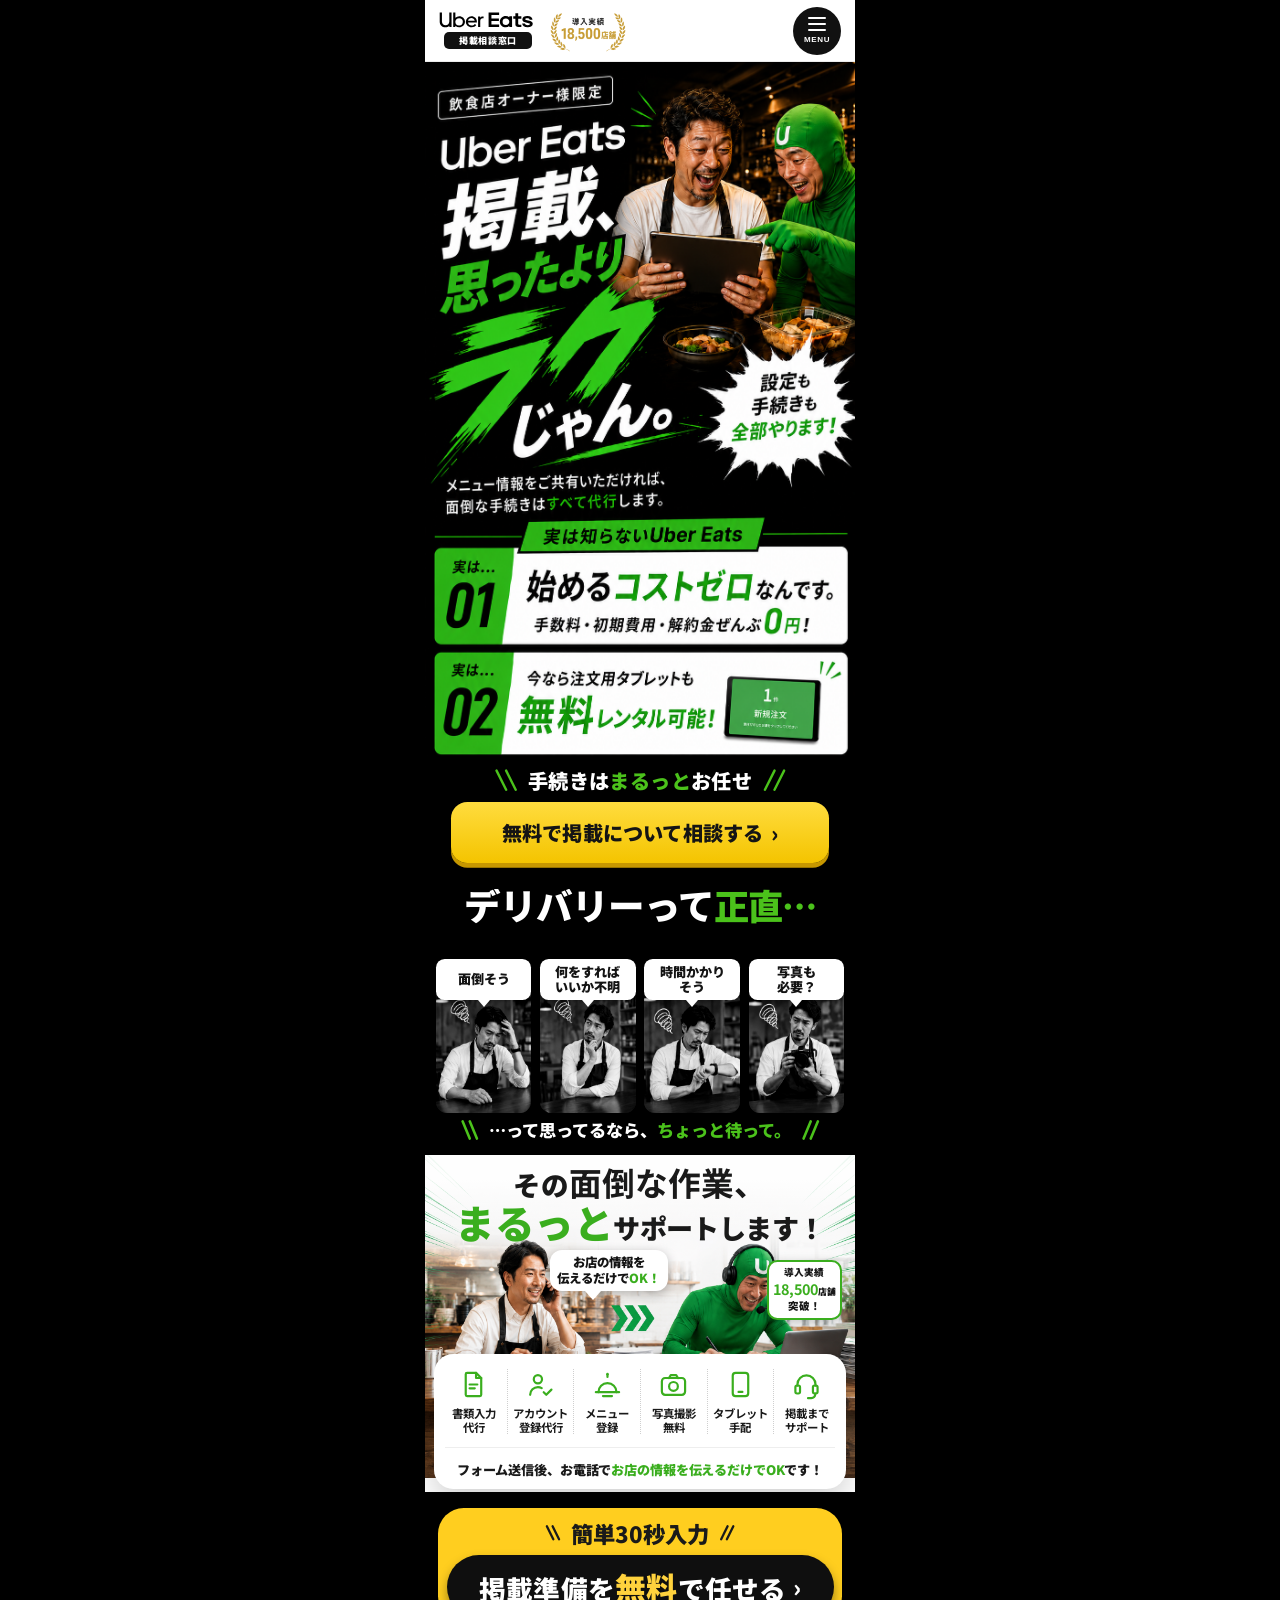
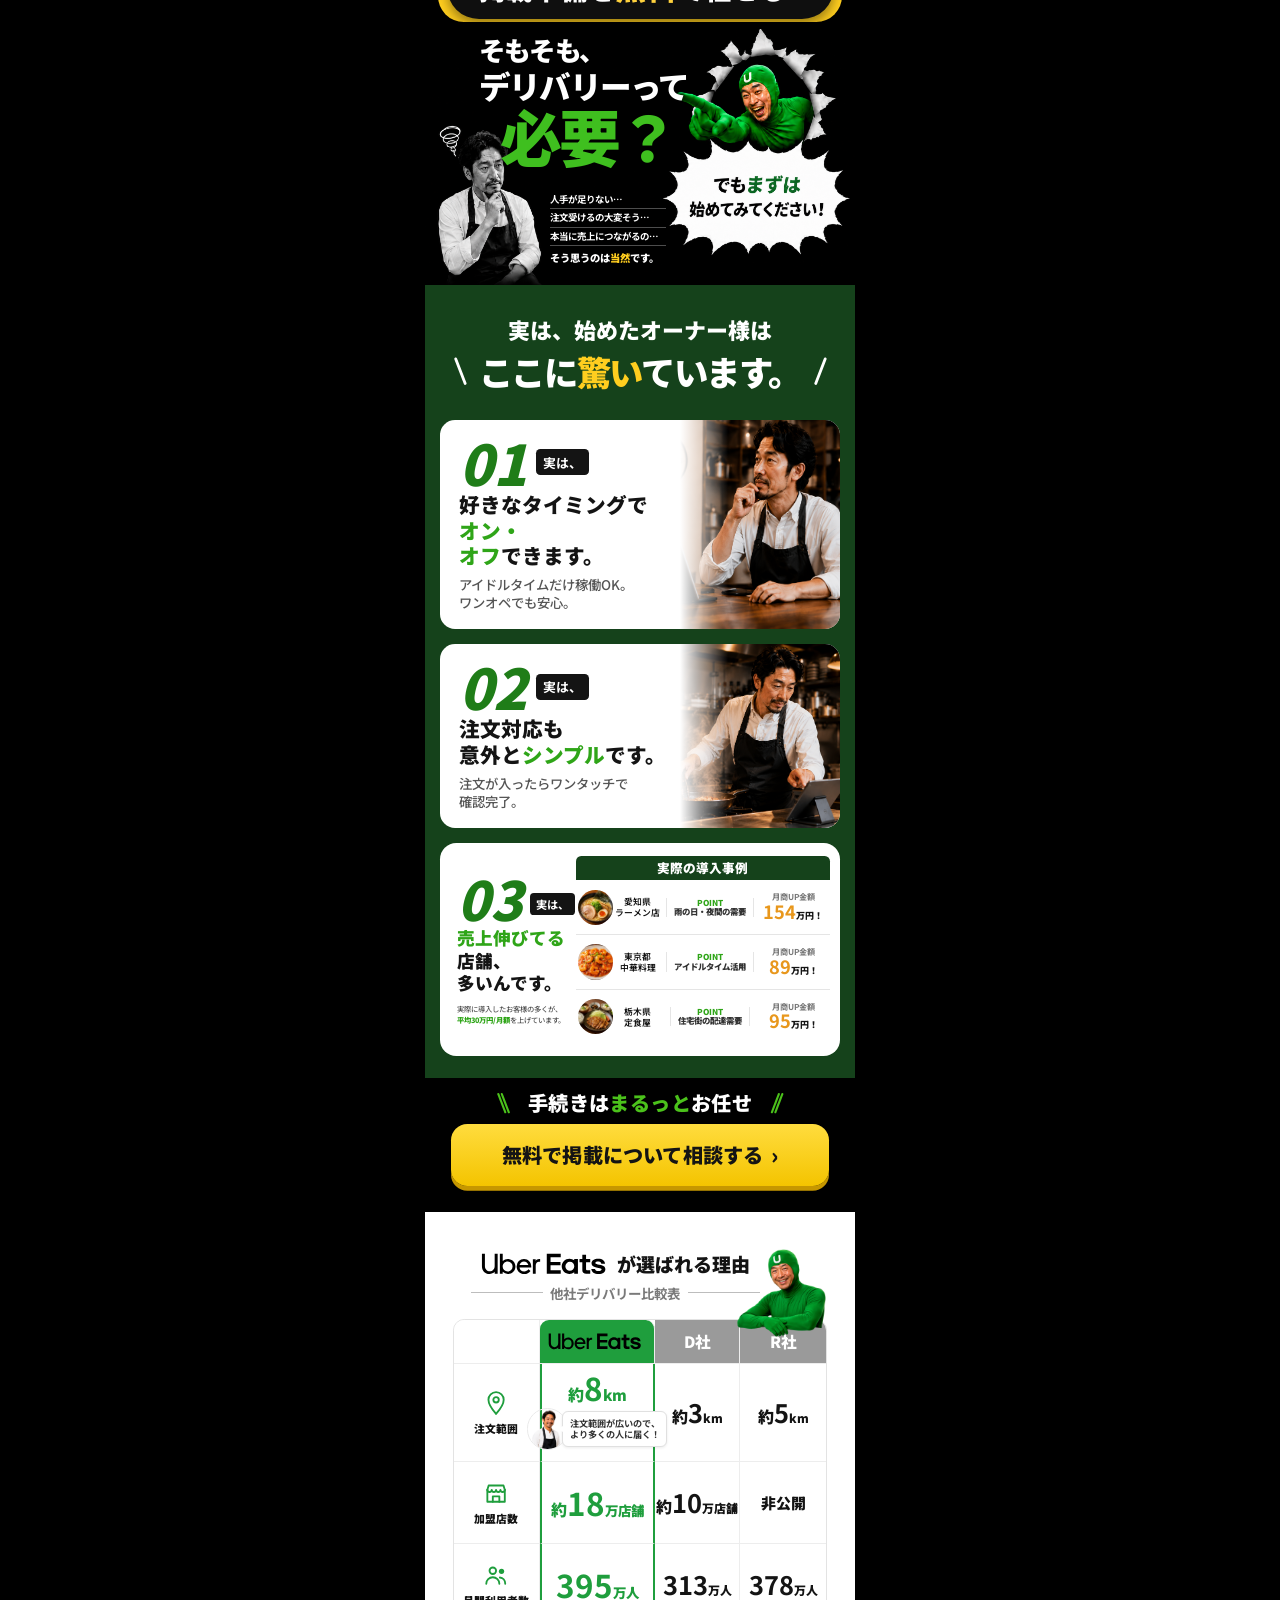
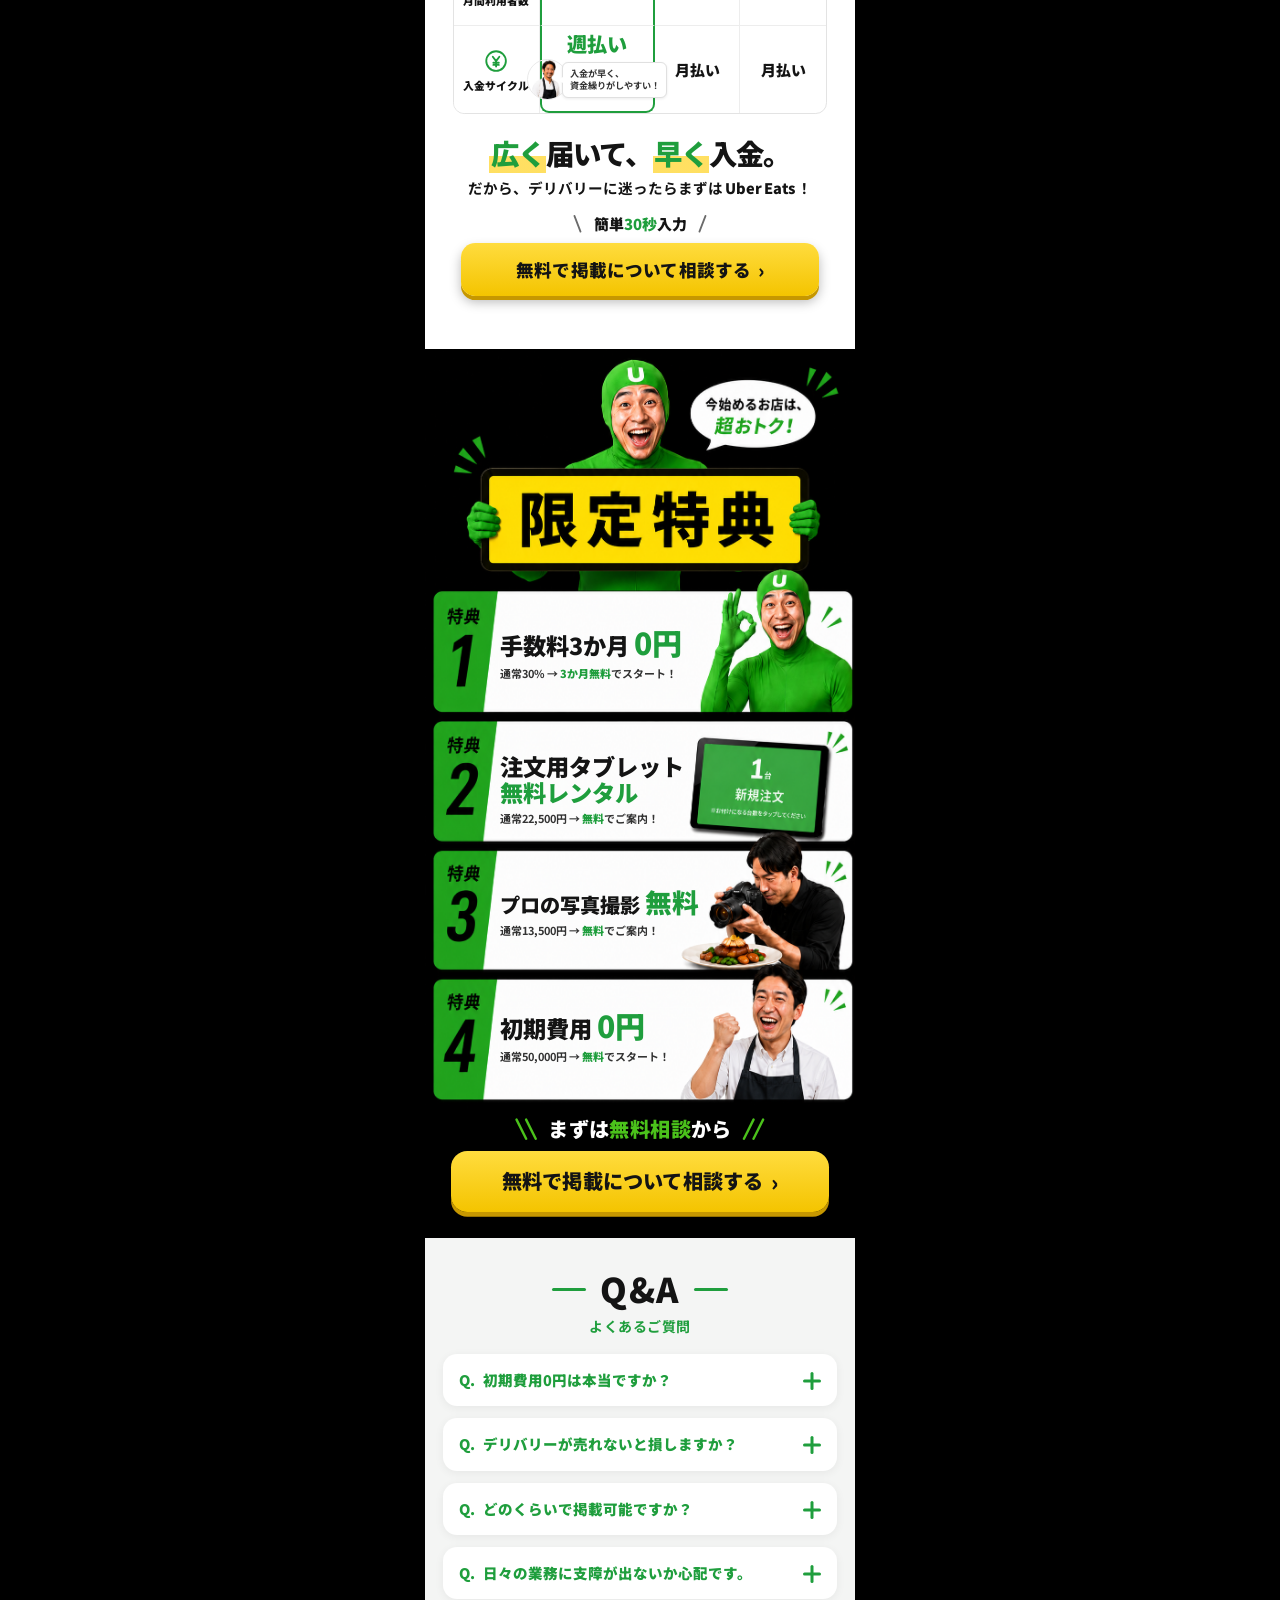
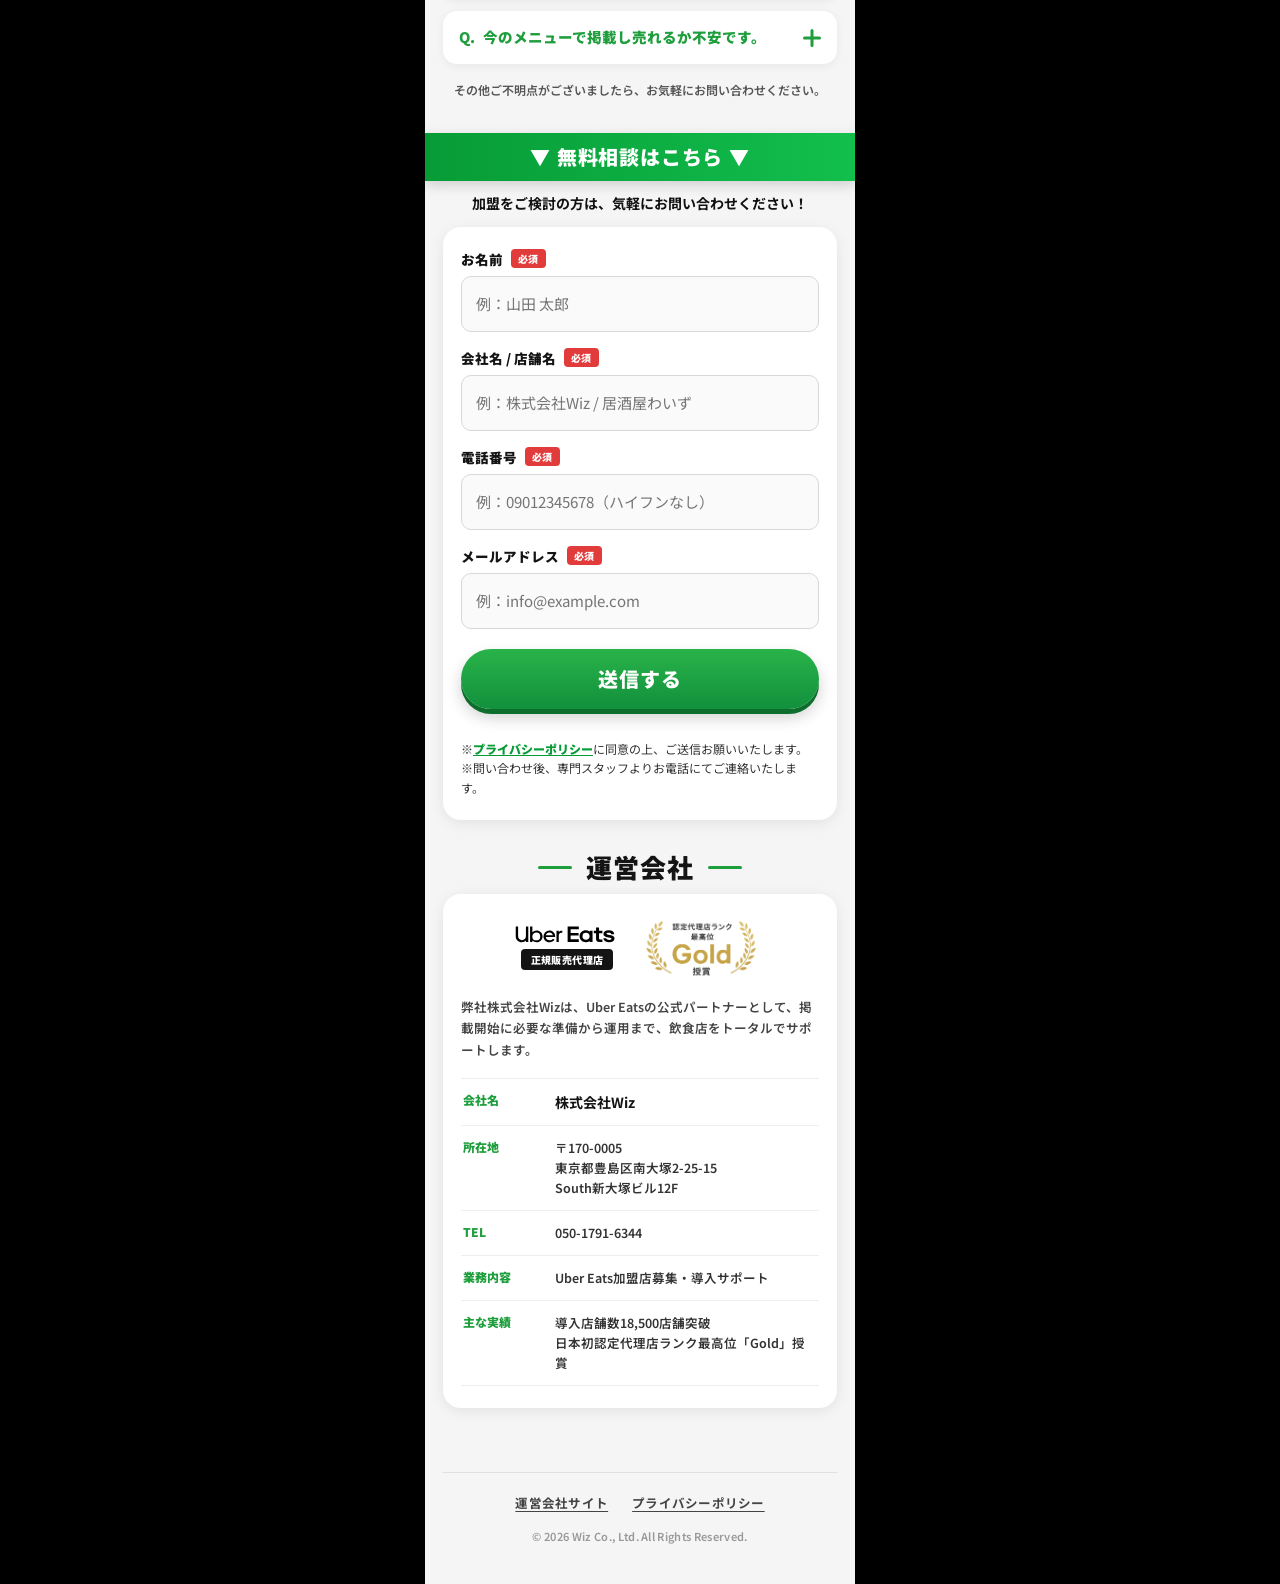
==== index.html @ e7d8473b "Add files via upload" ====
<!DOCTYPE html>
<html lang="ja">
<head>
<meta charset="utf-8">
<!-- Google Tag Manager -->
<script>(function(w,d,s,l,i){w[l]=w[l]||[];w[l].push({'gtm.start':
new Date().getTime(),event:'gtm.js'});var f=d.getElementsByTagName(s)[0],
j=d.createElement(s),dl=l!='dataLayer'?'&l='+l:'';j.async=true;j.src=
'https://www.googletagmanager.com/gtm.js?id='+i+dl;f.parentNode.insertBefore(j,f);
})(window,document,'script','dataLayer','GTM-TRCQTLTP');</script>
<!-- End Google Tag Manager -->
<meta name="viewport" content="width=device-width, initial-scale=1">
<title>Uber Eats 加盟店募集 | 株式会社Wiz</title>
<meta name="description" content="Uber Eats 掲載、思ったよりラクじゃん。手続きはまるっとお任せ。飲食店オーナー様限定の加盟店募集LP。">
<link rel="preconnect" href="https://fonts.googleapis.com">
<link rel="preconnect" href="https://fonts.gstatic.com" crossorigin>
<link href="https://fonts.googleapis.com/css2?family=Noto+Sans+JP:wght@400;500;700;900&display=swap" rel="stylesheet">
<link rel="stylesheet" href="css/style.css">
</head>
<body>
<!-- Google Tag Manager (noscript) -->
<noscript><iframe src="https://www.googletagmanager.com/ns.html?id=GTM-TRCQTLTP"
height="0" width="0" style="display:none;visibility:hidden"></iframe></noscript>
<!-- End Google Tag Manager (noscript) -->
<header class="lp-header" id="top">
  <a class="lp-header-logo" href="#top" aria-label="Uber Eats 掲載相談窓口">
    <img src="images/uber-eats-logo-black.svg" alt="Uber Eats">
    <span class="lp-header-sub">掲載相談窓口</span>
  </a>
  <img class="lp-header-record-img" src="images/header-achievement-badge.png" alt="導入実績 18,500店舗">
  <button class="lp-menu-toggle" type="button" aria-label="メニューを開く" aria-controls="lp-nav" aria-expanded="false">
    <span></span>
    <span></span>
    <span></span>
    <em class="lp-menu-label">MENU</em>
  </button>
  <nav class="lp-nav" id="lp-nav" aria-hidden="true">
    <a href="#benefits">限定特典</a>
    <a href="#compare">選ばれる理由</a>
    <a href="#qa">よくある質問</a>
    <a href="#form">お問い合わせフォーム</a>
    <a href="#company">運営会社</a>
    <div class="lp-nav-cta">
      <a class="lp-nav-cta-main" href="#form">
        <svg class="lp-nav-cta-ico" viewBox="0 0 24 24" aria-hidden="true"><rect x="4" y="3" width="16" height="18" rx="2"></rect><path d="M8 8h8"></path><path d="M8 12h8"></path><path d="M8 16h5"></path></svg>
        <span class="lp-nav-cta-txt"><span class="l1">24時間365日受付</span><span class="l2">WEBフォームで相談</span></span>
      </a>
      <a class="lp-nav-cta-tel" href="tel:05017916344">
        <svg class="lp-nav-cta-ico" viewBox="0 0 24 24" aria-hidden="true"><path d="M6.5 3h3l1.5 4-2 1.5a12 12 0 0 0 5 5l1.5-2 4 1.5v3a2 2 0 0 1-2 2A16 16 0 0 1 4.5 5a2 2 0 0 1 2-2z"></path></svg>
        <span class="lp-nav-cta-txt"><span class="l0">お急ぎの方はコチラ</span><span class="l1b">お電話で相談</span><span class="l3">営業時間 平日9:00〜19:00</span></span>
      </a>
    </div>
  </nav>
</header>
<div class="lp-viewport"><div class="lp-root">
<div class="fv">

  <!-- メインビジュアル画像 (fv-main.png) -->
  <div class="fv-visual">
    <img src="images/fv-main.png" alt="Uber Eats 掲載、思ったよりラクじゃん。飲食店オーナー様限定">
  </div>

  <!-- CTA上見出し + CTAボタン -->
  <div class="fv-cta-area">
    <div class="fv-cta-lead" aria-label="手続きはまるっとお任せ">
      <span class="fv-cta-lead__deco fv-cta-lead__deco--l" aria-hidden="true">
        <svg viewBox="0 0 32 28" focusable="false"><line x1="5" y1="2" x2="17" y2="26"></line><line x1="17" y1="2" x2="29" y2="26"></line></svg>
      </span>
      <p class="fv-cta-lead__text">手続きは<span style="color:#4bc21b;">まるっと</span>お任せ</p>
      <span class="fv-cta-lead__deco fv-cta-lead__deco--r" aria-hidden="true">
        <svg viewBox="0 0 32 28" focusable="false"><line x1="27" y1="2" x2="15" y2="26"></line><line x1="15" y1="2" x2="3" y2="26"></line></svg>
      </span>
    </div>

    <a class="fv-cta-button" href="#form">
      <span class="fv-cta-button__label">無料で掲載について相談する</span>
      <span class="fv-cta-button__arrow">&#8250;</span>
    </a>
  </div>

</div>

<!-- ============================================================
     SECTION 2 : 固定アートボード方式
     ============================================================ -->
<section class="sec02 problem-support">
  <div class="sec02-artboard">

    <!-- 大見出し -->
    <h2 class="ab-title">
      <span class="w">デリバリーって</span><span class="g">正直…</span>
    </h2>

    <!-- 悩みカード4枚 -->
    <div class="ab-worry">
      <div class="ab-worry-card">
        <div class="ab-worry-bubble">面倒そう</div>
        <div class="ab-worry-imgwrap"><img src="images/sec02-owner-worried-01.png" alt="面倒そうと悩む飲食店オーナー"></div>
      </div>
      <div class="ab-worry-card">
        <div class="ab-worry-bubble">何をすれば<br>いいか不明</div>
        <div class="ab-worry-imgwrap"><img src="images/sec02-owner-worried-02.png" alt="何をすればいいか分からず悩むオーナー"></div>
      </div>
      <div class="ab-worry-card">
        <div class="ab-worry-bubble">時間かかり<br>そう</div>
        <div class="ab-worry-imgwrap"><img src="images/sec02-owner-worried-03.png" alt="時間がかかりそうと悩むオーナー"></div>
      </div>
      <div class="ab-worry-card">
        <div class="ab-worry-bubble">写真も<br>必要？</div>
        <div class="ab-worry-imgwrap"><img src="images/sec02-owner-worried-04.png" alt="写真も必要か悩むオーナー"></div>
      </div>
    </div>

    <!-- 共感コピー -->
    <div class="ab-wait">
      <span class="deco" aria-hidden="true"><svg viewBox="0 0 30 32" focusable="false"><line x1="5" y1="4" x2="15" y2="28"></line><line x1="15" y1="4" x2="25" y2="28"></line></svg></span>
      <p>…って思ってるなら、<em>ちょっと待って。</em></p>
      <span class="deco" aria-hidden="true"><svg viewBox="0 0 30 32" focusable="false"><line x1="25" y1="4" x2="15" y2="28"></line><line x1="15" y1="4" x2="5" y2="28"></line></svg></span>
    </div>

    <!-- 白背景サポートブロック -->
    <div class="ab-support">
      <img class="ab-support-img" src="images/sec02-support-scene-main.png" alt="お店の情報を伝えるだけでサポートするUber Eatsのスタッフ">

      <h2 class="ab-support-title">
        <span class="l1">その<b>面倒な作業、</b></span>
        <span class="l2"><span class="maru">まるっと</span>サポートします！</span>
      </h2>

      <div class="ab-owner-bubble">お店の情報を<br>伝えるだけで<em>OK！</em></div>

      <div class="ab-badge">
        <span class="r1">導入実績</span>
        <span class="r2"><b>18,500</b>店舗</span>
        <span class="r3">突破！</span>
      </div>

      <div class="ab-menu-card">
        <div class="ab-menu">
          <div class="ab-menu-item">
            <svg viewBox="0 0 24 24"><path d="M7 3h7l4 4v13a1 1 0 0 1-1 1H7a1 1 0 0 1-1-1V4a1 1 0 0 1 1-1z"></path><path d="M14 3v4h4"></path><path d="M9 12h6"></path><path d="M9 15h4"></path></svg>
            <span>書類入力<br>代行</span>
          </div>
          <div class="ab-menu-item">
            <svg viewBox="0 0 24 24"><circle cx="10" cy="8" r="3.2"></circle><path d="M4 20c0-3.3 2.7-6 6-6 1.1 0 2.1.3 3 .8"></path><path d="M14.5 18l2 2 4-4"></path></svg>
            <span>アカウント<br>登録代行</span>
          </div>
          <div class="ab-menu-item">
            <svg viewBox="0 0 24 24"><path d="M3 18h18"></path><path d="M5 18a7 7 0 0 1 14 0"></path><path d="M12 6.2V4.3"></path><circle cx="12" cy="4" r="1" class="fill"></circle><path d="M8.5 21h7"></path></svg>
            <span>メニュー<br>登録</span>
          </div>
          <div class="ab-menu-item">
            <svg viewBox="0 0 24 24"><rect x="3" y="7" width="18" height="13" rx="2.5"></rect><path d="M8.5 7l1.4-2.2h4.2L15.5 7"></path><circle cx="12" cy="13.5" r="3.4"></circle></svg>
            <span>写真撮影<br>無料</span>
          </div>
          <div class="ab-menu-item">
            <svg viewBox="0 0 24 24"><rect x="6" y="3" width="12" height="18" rx="2.2"></rect><path d="M10.5 17.8h3"></path></svg>
            <span>タブレット<br>手配</span>
          </div>
          <div class="ab-menu-item">
            <svg viewBox="0 0 24 24"><path d="M5 13v-1a7 7 0 0 1 14 0v1"></path><rect x="3.4" y="12.8" width="3.6" height="6.2" rx="1.3"></rect><rect x="17" y="12.8" width="3.6" height="6.2" rx="1.3"></rect><path d="M18.8 19v.6a3 3 0 0 1-3 3h-2.6"></path></svg>
            <span>掲載まで<br>サポート</span>
          </div>
        </div>

        <p class="ab-note">フォーム送信後、お電話で<em>お店の情報を伝えるだけでOK</em>です！</p>
      </div>
    </div>

    <!-- CTAブロック -->
    <div class="ab-cta">
      <div class="ab-cta-card"></div>
      <div class="ab-cta-lead">
        <span class="deco" aria-hidden="true"><svg viewBox="0 0 24 24" focusable="false"><line x1="4" y1="3" x2="13" y2="21"></line><line x1="12" y1="3" x2="21" y2="21"></line></svg></span>
        <p>簡単30秒入力</p>
        <span class="deco" aria-hidden="true"><svg viewBox="0 0 24 24" focusable="false"><line x1="20" y1="3" x2="11" y2="21"></line><line x1="12" y1="3" x2="3" y2="21"></line></svg></span>
      </div>

      <a class="ab-cta-button" href="#form">
        <span class="lbl">掲載準備を<em>無料</em>で任せる</span>
        <span class="arw">&#8250;</span>
      </a>
    </div>

  </div>
</section>

<!-- ============================================================
     SECTION 3 : そもそも、デリバリーって必要？
     ============================================================ -->
<section class="sec03">
  <div class="sec03-artboard">

  <!-- 1) 上部ヒーロー -->
  <div class="sec03-hero sec03-hero-area">
    <img class="sec03-hero-bg" src="images/sec03-hero-bg.png" alt="デリバリーが必要か悩むオーナーと「でもまずは始めてみてください！」と促す飛び出すウーバマン">

    <h2 class="sec03-main-title">
      <span class="l1">そもそも、</span>
      <span class="l2">デリバリーって</span>
      <span class="l3">必要？</span>
    </h2>

    <div class="sec03-worry-list">
      <p>人手が足りない…</p>
      <p>注文受けるの大変そう…</p>
      <p>本当に売上につながるの…</p>
      <p class="last">そう思うのは<em>当然</em>です。</p>
    </div>
  </div>

  <!-- 2) 緑帯見出し -->
  <div class="sec03-green-band">
    <span class="gb1">実は、始めたオーナー様は</span>
    <span class="gb2">
      <span class="deco" aria-hidden="true"><svg viewBox="0 0 20 32" focusable="false"><line x1="5" y1="3" x2="15" y2="29"></line></svg></span>
      <p>ここに<em>驚い</em>ています。</p>
      <span class="deco" aria-hidden="true"><svg viewBox="0 0 20 32" focusable="false"><line x1="15" y1="3" x2="5" y2="29"></line></svg></span>
    </span>
  </div>

  <!-- 3) 理由カード群 -->
  <div class="sec03-reasons">

    <div class="sec03-reason-card">
      <div class="sec03-reason-body">
        <div class="sec03-reason-head">
          <span class="sec03-reason-number">01</span>
          <span class="sec03-reason-label">実は、</span>
        </div>
        <h3 class="sec03-reason-title">好きなタイミングで<br><em>オン・オフ</em>できます。</h3>
        <p class="sec03-reason-text">アイドルタイムだけ稼働OK。<br>ワンオペでも安心。</p>
      </div>
      <div class="sec03-reason-image">
        <img src="images/sec03-reason-01-owner-tablet.png" alt="好きなタイミングでオン・オフするオーナー">
      </div>
    </div>

    <div class="sec03-reason-card">
      <div class="sec03-reason-body">
        <div class="sec03-reason-head">
          <span class="sec03-reason-number">02</span>
          <span class="sec03-reason-label">実は、</span>
        </div>
        <h3 class="sec03-reason-title">注文対応も<br>意外と<em>シンプル</em>です。</h3>
        <p class="sec03-reason-text">注文が入ったらワンタッチで<br>確認完了。</p>
      </div>
      <div class="sec03-reason-image">
        <img src="images/sec03-reason-02-order-tablet.png" alt="注文対応をタブレットで確認するオーナー">
      </div>
    </div>

    <!-- 03カード + 導入事例テーブル -->
    <div class="sec03-case-card">
      <div class="sec03-case-left">
        <div class="sec03-case-head">
          <span class="sec03-reason-number">03</span>
          <span class="sec03-reason-label">実は、</span>
        </div>
        <p class="ct"><em>売上伸びてる</em><br>店舗、<br>多いんです。</p>
        <p class="cs">実際に導入したお客様の多くが、<br><em>平均30万円/月額</em>を上げています。</p>
      </div>

      <div class="sec03-case-table">
        <div class="sec03-case-th">実際の導入事例</div>

        <div class="sec03-case-row">
          <img class="sec03-case-thumb" src="images/sec03-case-ramen.png" alt="ラーメン店">
          <span class="sec03-case-place">愛知県<br>ラーメン店</span>
          <span class="sec03-case-point"><span class="pt">POINT</span><span class="pd">雨の日・夜間の需要</span></span>
          <span class="sec03-case-num"><span class="m">月商UP金額</span><span class="v"><b>154</b>万円！</span></span>
        </div>

        <div class="sec03-case-row">
          <img class="sec03-case-thumb" src="images/sec03-case-chinese.png" alt="中華料理">
          <span class="sec03-case-place">東京都<br>中華料理</span>
          <span class="sec03-case-point"><span class="pt">POINT</span><span class="pd">アイドルタイム活用</span></span>
          <span class="sec03-case-num"><span class="m">月商UP金額</span><span class="v"><b>89</b>万円！</span></span>
        </div>

        <div class="sec03-case-row">
          <img class="sec03-case-thumb" src="images/sec03-case-setmeal.png" alt="定食屋">
          <span class="sec03-case-place">栃木県<br>定食屋</span>
          <span class="sec03-case-point"><span class="pt">POINT</span><span class="pd">住宅街の配達需要</span></span>
          <span class="sec03-case-num"><span class="m">月商UP金額</span><span class="v"><b>95</b>万円！</span></span>
        </div>
      </div>
    </div>

  </div>

  <!-- 4) CTA -->
  <div class="sec03-cta">
    <div class="sec03-cta-lead">
      <span class="deco" aria-hidden="true"><svg viewBox="0 0 20 32" focusable="false"><line x1="5" y1="3" x2="15" y2="29"></line><line x1="0" y1="3" x2="10" y2="29"></line></svg></span>
      <p>手続きは<em>まるっと</em>お任せ</p>
      <span class="deco" aria-hidden="true"><svg viewBox="0 0 20 32" focusable="false"><line x1="15" y1="3" x2="5" y2="29"></line><line x1="20" y1="3" x2="10" y2="29"></line></svg></span>
    </div>
    <a class="sec03-cta-button" href="#form">
      <span class="lbl">無料で掲載について相談する</span>
      <span class="arw">&#8250;</span>
    </a>
  </div>

  </div>
</section>

<!-- ============================================================
     SECTION 4 : Uber Eats が選ばれる理由
     ============================================================ -->
<section class="sec04" id="compare">
  <div class="sec04-artboard">

    <div class="sec04-head">
      <div class="sec04-title-row">
        <img class="sec04-title-logo" src="images/uber-eats-logo-black.svg" alt="Uber Eats">
        <span class="sec04-title-text">が選ばれる理由</span>
      </div>
      <div class="sec04-subhead"><span class="line"></span><span class="text">他社デリバリー比較表</span><span class="line"></span></div>
    </div>

    <div class="sec04-table-wrap">
    <img class="sec04-uberman" src="images/sec04-uberman-lean.png" alt="Uber Eatsのウーバマン">
    <div class="sec04-table">
      <!-- ヘッダー行 -->
      <div class="sec04-cell sec04-hd lbl"></div>
      <div class="sec04-cell sec04-hd uber"><img src="images/uber-eats-logo-white.svg" alt="Uber Eats"></div>
      <div class="sec04-cell sec04-hd other">D社</div>
      <div class="sec04-cell sec04-hd other">R社</div>

      <!-- 注文範囲 -->
      <div class="sec04-cell sec04-lbl">
        <svg viewBox="0 0 24 24"><path d="M12 2a7 7 0 0 1 7 7c0 5-7 13-7 13S5 14 5 9a7 7 0 0 1 7-7z"></path><circle cx="12" cy="9" r="2.5"></circle></svg>
        <span>注文範囲</span>
      </div>
      <div class="sec04-cell sec04-uc owner">
        <span class="sec04-num">約<b>8</b><span class="u">km</span></span>
        <div class="sec04-owner-row">
          <img class="sec04-owner-thumb" src="images/sec04-owner-smile.png" alt="店主">
          <div class="sec04-owner-bubble">注文範囲が広いので、<br>より多くの人に届く！</div>
        </div>
      </div>
      <div class="sec04-cell sec04-oc"><span class="v">約<b>3</b><small>km</small></span></div>
      <div class="sec04-cell sec04-oc"><span class="v">約<b>5</b><small>km</small></span></div>

      <!-- 加盟店数 -->
      <div class="sec04-cell sec04-lbl">
        <svg viewBox="0 0 24 24"><path d="M4 9l1.2-4h13.6L20 9"></path><path d="M4 9v11h16V9"></path><path d="M4 9a2 2 0 0 0 4 0 2 2 0 0 0 4 0 2 2 0 0 0 4 0 2 2 0 0 0 4 0"></path><path d="M9 20v-5h6v5"></path></svg>
        <span>加盟店数</span>
      </div>
      <div class="sec04-cell sec04-uc"><span class="sec04-num">約<b>18</b><small>万店舗</small></span></div>
      <div class="sec04-cell sec04-oc"><span class="v">約<b>10</b><small>万店舗</small></span></div>
      <div class="sec04-cell sec04-oc"><span class="plain">非公開</span></div>

      <!-- 月間利用者数 -->
      <div class="sec04-cell sec04-lbl">
        <svg viewBox="0 0 24 24"><circle cx="9" cy="8" r="3"></circle><path d="M3 20c0-3.3 2.7-6 6-6s6 2.7 6 6"></path><circle cx="17" cy="8.5" r="2.4" class="f"></circle><path d="M15.5 14.2c2.7.2 4.9 2.6 4.9 5.8" ></path></svg>
        <span>月間利用者数</span>
      </div>
      <div class="sec04-cell sec04-uc"><span class="sec04-num"><b>395</b><small>万人</small></span></div>
      <div class="sec04-cell sec04-oc"><span class="v"><b>313</b><small>万人</small></span></div>
      <div class="sec04-cell sec04-oc"><span class="v"><b>378</b><small>万人</small></span></div>

      <!-- 入金サイクル -->
      <div class="sec04-cell sec04-lbl">
        <svg viewBox="0 0 24 24"><circle cx="12" cy="12" r="9"></circle><path d="M9 8l3 4 3-4"></path><path d="M12 12v5"></path><path d="M9.5 13.5h5"></path><path d="M9.5 15.5h5"></path></svg>
        <span>入金サイクル</span>
      </div>
      <div class="sec04-cell sec04-uc last owner">
        <span class="sec04-num" style="font-size:5.4cqw;">週払い</span>
        <div class="sec04-owner-row">
          <img class="sec04-owner-thumb" src="images/sec04-owner-smile.png" alt="店主">
          <div class="sec04-owner-bubble">入金が早く、<br>資金繰りがしやすい！</div>
        </div>
      </div>
      <div class="sec04-cell sec04-oc"><span class="plain">月払い</span></div>
      <div class="sec04-cell sec04-oc"><span class="plain">月払い</span></div>
    </div>
    </div>

    <div class="sec04-bottom">
      <div class="sec04-bottom-copy">
        <p><em>広く</em>届いて、<em>早く</em>入金。</p>
      </div>
      <p class="sec04-bottom-sub">だから、デリバリーに迷ったらまずは <b class="sec04-ue-text">Uber&nbsp;Eats</b>！</p>
    </div>

    <div class="sec04-cta-lead">
      <span class="deco" aria-hidden="true"><svg viewBox="0 0 20 32"><line x1="5" y1="3" x2="15" y2="29"></line></svg></span>
      <p>簡単<em>30秒</em>入力</p>
      <span class="deco" aria-hidden="true"><svg viewBox="0 0 20 32"><line x1="15" y1="3" x2="5" y2="29"></line></svg></span>
    </div>

    <a class="sec04-cta-button" href="#form">
      <span class="lbl">無料で掲載について相談する</span>
      <span class="arw">&#8250;</span>
    </a>

  </div>
</section>

<!-- ============================================================
     SECTION 5 : 限定特典
     ============================================================ -->
<section class="sec05" id="benefits">
  <div class="sec05-artboard">
    <div class="sec05-base">
      <img class="sec05-base-image" src="images/sec05-benefits-base.png" alt="限定特典 特典1〜4">
      <div class="sec05-copy-layer">
        <div class="sec05-benefit-copy" style="top:39.8%;">
          <h3 class="sec05-benefit-title"><span class="t1w">手数料3か月 <em class="big">0円</em></span></h3>
          <p class="sec05-benefit-desc">通常30% → <em>3か月無料</em>でスタート！</p>
        </div>
        <div class="sec05-benefit-copy" style="top:57.6%;">
          <h3 class="sec05-benefit-title"><span class="t1">注文用タブレット</span><span class="t2"><em>無料レンタル</em></span></h3>
          <p class="sec05-benefit-desc">通常22,500円 → <em>無料</em>でご案内！</p>
        </div>
        <div class="sec05-benefit-copy" style="top:73.7%;">
          <h3 class="sec05-benefit-title"><span class="t1" style="font-size:4.7cqw;">プロの写真撮影 <em class="big" style="font-size:6.2cqw;">無料</em></span></h3>
          <p class="sec05-benefit-desc">通常13,500円 → <em>無料</em>でご案内！</p>
        </div>
        <div class="sec05-benefit-copy" style="top:89.9%;">
          <h3 class="sec05-benefit-title"><span class="t1">初期費用 <em class="big">0円</em></span></h3>
          <p class="sec05-benefit-desc">通常50,000円 → <em>無料</em>でスタート！</p>
        </div>
      </div>
    </div>

    <div class="sec05-cta">
      <div class="sec05-cta-lead">
        <span class="deco" aria-hidden="true"><svg viewBox="0 0 32 28"><line x1="5" y1="2" x2="17" y2="26"></line><line x1="17" y1="2" x2="29" y2="26"></line></svg></span>
        <p>まずは<em>無料相談</em>から</p>
        <span class="deco" aria-hidden="true"><svg viewBox="0 0 32 28"><line x1="27" y1="2" x2="15" y2="26"></line><line x1="15" y1="2" x2="3" y2="26"></line></svg></span>
      </div>
      <a class="sec05-cta-button" href="#form">
        <span class="lbl">無料で掲載について相談する</span>
        <span class="arw">&#8250;</span>
      </a>
    </div>
  </div>
</section>

<!-- ============================================================
     SECTION 6 : Q&A / お問い合わせ / 運営会社
     ============================================================ -->
<section class="sec06">
  <div class="sec06-inner">

    <!-- Q&A -->
    <div class="sec06-qa" id="qa">
      <div class="sec06-heading">
        <p class="en">Q&amp;A</p>
        <span class="jp">よくあるご質問</span>
      </div>
      <div class="sec06-qa-list">
        <details class="sec06-qa-item">
          <summary><span class="sec06-qa-plus" aria-hidden="true"></span><span class="sec06-qa-q"><span class="mk">Q.</span>初期費用0円は本当ですか？</span></summary>
          <p class="sec06-qa-a"><span class="mk">A.</span><span>はい、本当です。さらに手数料・タブレット無料など、限定特典でよりお得に始めることが可能です。<span class="note">※エリアによって特典が変わる可能性があります</span></span></p>
        </details>
        <details class="sec06-qa-item">
          <summary><span class="sec06-qa-plus" aria-hidden="true"></span><span class="sec06-qa-q"><span class="mk">Q.</span>デリバリーが売れないと損しますか？</span></summary>
          <p class="sec06-qa-a"><span class="mk">A.</span><span>いいえ、注文が無ければ月額費用はかかりません。Uber Eats の手数料は売上金から差し引かれる仕組みです。</span></p>
        </details>
        <details class="sec06-qa-item">
          <summary><span class="sec06-qa-plus" aria-hidden="true"></span><span class="sec06-qa-q"><span class="mk">Q.</span>どのくらいで掲載可能ですか？</span></summary>
          <p class="sec06-qa-a"><span class="mk">A.</span><span>最短10日前後で掲載可能です。<span class="note">※必要書類の提出がスムーズに行われない場合は、もう少しお時間を頂戴する可能性があります。</span></span></p>
        </details>
        <details class="sec06-qa-item">
          <summary><span class="sec06-qa-plus" aria-hidden="true"></span><span class="sec06-qa-q"><span class="mk">Q.</span>日々の業務に支障が出ないか心配です。</span></summary>
          <p class="sec06-qa-a"><span class="mk">A.</span><span>受注用のタブレットから、いつでも注文受付をオンオフできます。店内が忙しい時は止め、アイドルタイムだけ注文を受けるといった柔軟な営業が可能です。</span></p>
        </details>
        <details class="sec06-qa-item">
          <summary><span class="sec06-qa-plus" aria-hidden="true"></span><span class="sec06-qa-q"><span class="mk">Q.</span>今のメニューで掲載し売れるか不安です。</span></summary>
          <p class="sec06-qa-a"><span class="mk">A.</span><span>Uber Eats が無料でスタートできるのはもちろん、弊社はバーチャルレストランなど他飲食店向けサービスを多数案内可能です。経費削減などのご相談も無料で承っております。まずはお気軽にお問合せください。</span></p>
        </details>
      </div>
      <p class="sec06-qa-note">その他ご不明点がございましたら、お気軽にお問い合わせください。</p>
    </div>

    <!-- お問い合わせフォーム -->
    <div class="sec06-form-area" id="form">
      <div class="sec06-form-head">
        <p class="ttl">無料相談はこちら</p>
        <p class="sub">加盟をご検討の方は、気軽にお問い合わせください！</p>
      </div>
      <form class="sec06-form" action="thanks.html" method="post">
        <div class="sec06-form-field">
          <label>お名前 <span class="sec06-required">必須</span></label>
          <input type="text" name="name" placeholder="例：山田 太郎" required>
        </div>
        <div class="sec06-form-field">
          <label>会社名 / 店舗名 <span class="sec06-required">必須</span></label>
          <input type="text" name="company" placeholder="例：株式会社Wiz / 居酒屋わいず" required>
        </div>
        <div class="sec06-form-field">
          <label>電話番号 <span class="sec06-required">必須</span></label>
          <input type="tel" name="tel" placeholder="例：09012345678（ハイフンなし）" required>
        </div>
        <div class="sec06-form-field">
          <label>メールアドレス <span class="sec06-required">必須</span></label>
          <input type="email" name="email" placeholder="例：info@example.com" required>
        </div>
        <button type="submit" class="sec06-submit">送信する</button>
        <!-- 計測用 hidden input（URLパラメータ自動取得） -->
        <input type="hidden" id="trk-utm_source" name="utm_source" value="">
        <input type="hidden" id="trk-utm_medium" name="utm_medium" value="">
        <input type="hidden" id="trk-utm_campaign" name="utm_campaign" value="">
        <input type="hidden" id="trk-utm_term" name="utm_term" value="">
        <input type="hidden" id="trk-utm_content" name="utm_content" value="">
        <input type="hidden" id="trk-placement" name="placement" value="">
        <input type="hidden" id="trk-keyword" name="keyword" value="">
        <input type="hidden" id="trk-matchtype" name="matchtype" value="">
        <input type="hidden" id="trk-gclid" name="gclid" value="">
        <input type="hidden" id="trk-fbclid" name="fbclid" value="">
        <input type="hidden" id="trk-lpv" name="lpv" value="">
        <input type="hidden" id="trk-lp_path" name="lp_path" value="">
        <input type="hidden" id="trk-referrer" name="referrer" value="">
        <p class="sec06-form-notice">
          ※<a href="https://012grp.co.jp/policy" target="_blank" rel="noopener">プライバシーポリシー</a>に同意の上、ご送信お願いいたします。<br>
          ※問い合わせ後、専門スタッフよりお電話にてご連絡いたします。
        </p>
      </form>
    </div>

    <!-- 運営会社 -->
    <div class="sec06-company" id="company">
      <div class="sec06-heading">
        <p class="en" style="font-size:26px;">運営会社</p>
      </div>
      <div class="sec06-company-card">
        <div class="sec06-company-badgerow">
          <div class="sec06-company-badge">
            <img class="sec06-company-logo" src="images/uber-eats-logo-black.svg" alt="Uber Eats">
            <span class="sec06-company-agency">正規販売代理店</span>
          </div>
          <img class="sec06-company-gold-img" src="images/company-gold-badge.png" alt="認定代理店ランク最高位 Gold 授賞">
        </div>
        <p class="sec06-company-desc">弊社株式会社Wizは、Uber Eatsの公式パートナーとして、掲載開始に必要な準備から運用まで、飲食店をトータルでサポートします。</p>
        <div class="sec06-company-table">
          <div class="row"><span class="th">会社名</span><span class="td"><b style="color:#141414;font-size:14px;">株式会社Wiz</b></span></div>
          <div class="row"><span class="th">所在地</span><span class="td">〒170-0005<br>東京都豊島区南大塚2-25-15<br>South新大塚ビル12F</span></div>
          <div class="row"><span class="th">TEL</span><span class="td">050-1791-6344</span></div>
          <div class="row"><span class="th">業務内容</span><span class="td">Uber Eats加盟店募集・導入サポート</span></div>
          <div class="row"><span class="th">主な実績</span><span class="td">導入店舗数18,500店舗突破<br>日本初認定代理店ランク最高位「Gold」授賞</span></div>
        </div>
      </div>
    </div>

    <div class="sec06-footer">
      <div class="sec06-footer-links">
        <a href="https://012grp.co.jp/" target="_blank" rel="noopener">運営会社サイト</a>
        <a href="https://012grp.co.jp/policy" target="_blank" rel="noopener">プライバシーポリシー</a>
      </div>
      <p class="sec06-footer-copy">&copy; 2026 Wiz Co., Ltd. All Rights Reserved.</p>
    </div>

  </div>
</section>
</div></div>
<script src="js/main.js"></script>
</body>
</html>
---- css/style.css ----
*, *::before, *::after { box-sizing: border-box; }
  html, body { margin: 0; padding: 0; overflow-x: hidden; -webkit-text-size-adjust: 100%; text-size-adjust: 100%; }
  body { background: #000000; }

  /* ===== ヘッダー ===== */
  .lp-header { width: 100%; max-width: 430px; min-height: 62px; padding: 0 14px; background: #fff; display: flex; align-items: center; gap: 10px; font-family: 'Noto Sans JP', sans-serif; border-bottom: 1px solid rgba(0,0,0,.08); position: fixed; top: 0; left: 50%; transform: translateX(-50%); z-index: 500; }
  body { padding-top: 62px; }
  .lp-header-logo { display: flex; flex-direction: column; align-items: center; gap: 4px; text-decoration: none; color: #111; flex: 0 0 auto; }
  .lp-header-logo img { width: 98px; height: auto; aspect-ratio: 1108 / 184; display: block; }
  .lp-header-sub { display: block; width: 88px; text-align: center; background: #111; color: #fff; font-size: 9px; font-weight: 900; letter-spacing: 0.06em; line-height: 1; padding: 4px 0; border-radius: 5px; box-sizing: border-box; }
  .lp-header-record-img { height: 42px; width: auto; display: block; margin: 3px auto 0 0; }
  .lp-menu-toggle { width: 48px; height: 48px; border: none; background: #111; border-radius: 999px; display: flex; flex-direction: column; align-items: center; justify-content: center; gap: 4px; cursor: pointer; flex: 0 0 auto; }
  .lp-menu-toggle span { width: 18px; height: 2px; background: #fff; border-radius: 999px; display: block; }
  .lp-menu-label { font-style: normal; color: #fff; font-size: 8px; font-weight: 900; letter-spacing: 0.08em; line-height: 1; margin-top: 1px; }
  .lp-nav { position: absolute; top: 62px; left: 0; right: 0; width: 100%; background: #fff; border-top: 1px solid #eee; box-shadow: 0 14px 24px rgba(0,0,0,.16); padding: 6px 16px 18px; display: none; z-index: 60; }
  .lp-nav.is-open { display: block; }
  .lp-nav > a { display: block; padding: 15px 4px; color: #111; font-size: 14.5px; font-weight: 900; text-decoration: none; border-bottom: 1px solid #eee; }
  .lp-nav > a::after { content: "\203a"; float: right; color: #13a538; }
  .lp-nav-cta { margin-top: 16px; display: flex; flex-direction: column; gap: 10px; }
  .lp-nav-cta-main { position: relative; display: flex; align-items: center; justify-content: center; min-height: 58px; padding: 6px 48px; background: linear-gradient(180deg, #ffdc3e 0%, #f4c400 100%); color: #141414; text-decoration: none; border-radius: 999px; box-shadow: 0 4px 0 #c69700, 0 6px 14px rgba(0,0,0,.2); line-height: 1.15; }
  .lp-nav-cta-txt { display: flex; flex-direction: column; align-items: center; text-align: center; }
  .lp-nav-cta-ico { position: absolute; left: 22px; top: 50%; transform: translateY(-50%); width: 24px; height: 24px; fill: none; stroke: currentColor; stroke-width: 1.8; stroke-linecap: round; stroke-linejoin: round; }
  .lp-nav-cta-main .l1 { font-size: 11px; font-weight: 700; }
  .lp-nav-cta-main .l2 { font-size: 16px; font-weight: 900; }
  .lp-nav-cta-tel { position: relative; display: flex; align-items: center; justify-content: center; min-height: 58px; padding: 6px 48px; background: #fff; border: 2px solid #1f9e3d; color: #1f9e3d; text-decoration: none; border-radius: 999px; line-height: 1.15; }
  .lp-nav-cta-tel .lp-nav-cta-txt { align-items: center; text-align: center; }
  .lp-nav-cta-tel .l0 { font-size: 11px; font-weight: 700; }
  .lp-nav-cta-tel .l1b { font-size: 16px; font-weight: 900; }
  .lp-nav-cta-tel .l3 { font-size: 10.5px; font-weight: 700; opacity: .9; }

  /* ===== 追従CTA ===== */
  .floating-cta { position: fixed; left: 50%; bottom: calc(12px + env(safe-area-inset-bottom)); transform: translateX(-50%) translateY(130%); width: min(390px, calc(100vw - 28px)); min-height: 56px; padding: 0 18px; border-radius: 999px; background: linear-gradient(180deg, #ffdc3e 0%, #f4c400 100%); box-shadow: 0 5px 0 #c69700, 0 10px 24px rgba(0,0,0,.35); color: #111; font-family: 'Noto Sans JP', sans-serif; font-size: 17px; font-weight: 900; text-decoration: none; display: flex; align-items: center; justify-content: center; gap: 8px; z-index: 999; opacity: 0; pointer-events: none; transition: transform .22s ease, opacity .22s ease; }
  .floating-cta.is-visible { transform: translateX(-50%) translateY(0); opacity: 1; pointer-events: auto; }
  .floating-cta { display: none !important; }

  /* ===== 右下固定FAB（スクロール後に出現） ===== */
  .fab { position: fixed; right: 14px; bottom: calc(14px + env(safe-area-inset-bottom)); display: flex; align-items: center; gap: 10px; z-index: 999; opacity: 0; transform: translateY(20px); pointer-events: none; transition: opacity .25s ease, transform .25s ease; font-family: 'Noto Sans JP', sans-serif; }
  .fab.is-visible { opacity: 1; transform: translateY(0); pointer-events: auto; }
  .fab-mini { display: inline-flex; align-items: center; gap: 7px; height: 52px; padding: 0 20px; border-radius: 999px; background: linear-gradient(180deg, #ffdc3e 0%, #f4c400 100%); color: #141414; font-size: 15px; font-weight: 900; text-decoration: none; box-shadow: 0 4px 0 #c69700, 0 6px 16px rgba(0,0,0,.3); }
  .fab-mini svg { width: 20px; height: 20px; fill: none; stroke: #141414; stroke-width: 1.8; stroke-linecap: round; stroke-linejoin: round; }
  .fab-tel { display: inline-flex; align-items: center; justify-content: center; width: 52px; height: 52px; border-radius: 999px; background: #1f9e3d; box-shadow: 0 4px 0 #12702a, 0 6px 16px rgba(0,0,0,.3); flex: 0 0 auto; }
  .fab-tel svg { width: 24px; height: 24px; fill: none; stroke: #fff; stroke-width: 1.8; stroke-linecap: round; stroke-linejoin: round; }
  @media (prefers-reduced-motion: reduce) { .fab { transition: none; } }

  /* ===== CTAパルス（2.5s） ===== */
  @keyframes cta-pulse-scale { 0%, 100% { transform: scale(1); } 50% { transform: scale(1.025); } }
  @keyframes cta-pulse-glow { 0%, 100% { box-shadow: 0 5px 0 #057d2b, 0 8px 16px rgba(0,0,0,.2), 0 0 0 0 rgba(20,201,90,.45); } 50% { box-shadow: 0 5px 0 #057d2b, 0 8px 16px rgba(0,0,0,.2), 0 0 0 8px rgba(20,201,90,0); } }
  .fv-cta-button, .ab-cta-button, .sec03-cta-button, .sec04-cta-button, .sec05-cta-button { animation: cta-pulse-scale 2.5s ease-in-out infinite; }
  .sec06-submit { animation: cta-pulse-glow 2.5s ease-in-out infinite; }
  @media (prefers-reduced-motion: reduce) {
    .fv-cta-button, .ab-cta-button, .sec03-cta-button, .sec04-cta-button, .sec05-cta-button, .sec06-submit { animation: none; }
  }

  /* ===== FV ===== */
  .fv {
    width: 100%;
    max-width: 430px;
    margin: 0 auto;
    background: #000000;
    font-family: 'Noto Sans JP', sans-serif;
    container-type: inline-size;
  }

  /* メインビジュアル */
  .fv-visual { display: block; width: 100%; font-size: 0; }
  .fv-visual img { width: 100%; height: auto; display: block; }

  /* CTAエリア（画像とCTAを黒背景で自然に接続） */
  .fv-cta-area {
    background: #000000;
    padding: 3cqw 0 6cqw;
  }

  /* CTA上見出し */
  .fv-cta-lead {
    display: flex;
    align-items: center;
    justify-content: center;
    gap: 2.2cqw;
    margin: 0 0 2.2cqw;
  }
  .fv-cta-lead__text {
    margin: 0;
    color: #ffffff;
    font-size: 4.7cqw;
    font-weight: 900;
    letter-spacing: .02em;
    white-space: nowrap;
    line-height: 1.2;
  }
  .fv-cta-lead__deco {
    display: inline-flex;
    align-items: center;
    flex: 0 0 auto;
  }
  .fv-cta-lead__deco svg {
    display: block;
    width: 6.2cqw;
    height: 5.2cqw;
  }
  .fv-cta-lead__deco svg line {
    stroke: #4bc21b;
    stroke-width: 3;
    stroke-linecap: round;
  }

  /* CTAボタン */
  .fv-cta-button {
    display: flex;
    align-items: center;
    justify-content: center;
    gap: 1.8cqw;
    width: 88%;
    max-width: none;
    margin: 0 auto;
    min-height: 14.2cqw;
    padding: 0 4cqw;
    box-sizing: border-box;
    background: linear-gradient(180deg, #ffdc3e 0%, #f4c400 100%);
    border-radius: 3.8cqw;
    text-decoration: none;
    box-shadow: 0 1.1cqw 0 #c69700, 0 1.6cqw 3.2cqw rgba(0,0,0,.4);
    transition: transform .06s ease, box-shadow .06s ease;
  }
  .fv-cta-button:active {
    transform: translateY(3px);
    box-shadow: 0 1px 0 #c69700, 0 3px 8px rgba(0,0,0,.4);
  }
  .fv-cta-button__label {
    color: #141414;
    font-size: 4.7cqw;
    font-weight: 900;
    letter-spacing: .01em;
    white-space: nowrap;
    line-height: 1.1;
  }
  .fv-cta-button__arrow {
    display: inline-flex;
    align-items: center;
    justify-content: center;
    flex: 0 0 auto;
    color: #141414;
    font-size: 5.1cqw;
    font-weight: 900;
    line-height: 1;
  }

  /* ============================================================
     SECTION 2 : 固定アートボード方式
     すべて cqw（アートボード幅基準）でスケールする1枚デザイン
     ============================================================ */
  .sec02 { width: 100%; max-width: 430px; margin: 0 auto; background: #000; }

  .sec02-artboard {
    position: relative;
    container-type: inline-size;
    width: 100%;
    aspect-ratio: 941 / 1620;
    background: #000000;
    overflow: hidden;
    font-family: 'Noto Sans JP', sans-serif;
  }
  .sec02-artboard * { box-sizing: border-box; }

  /* ---- 大見出し ---- */
  .ab-title {
    position: absolute;
    top: 0%;
    left: 2%;
    width: 96%;
    margin: 0;
    text-align: center;
    font-weight: 900;
    line-height: 0.9;
    letter-spacing: -0.045em;
    white-space: nowrap;
    text-shadow: 0 2px 6px rgba(0,0,0,.5);
  }
  .ab-title .w { color: #ffffff; font-size: 8.5cqw; }
  .ab-title .g { color: #4bc21b; font-size: 8.2cqw; }

  /* ---- 悩みカード4枚（吹き出しは写真の上に配置） ---- */
  .ab-worry {
    position: absolute;
    top: 9.5%;
    left: 2.5%;
    width: 95%;
    height: 19.5%;
    display: grid;
    grid-template-columns: repeat(4, 1fr);
    gap: 2cqw;
  }
  .ab-worry-card {
    display: flex;
    flex-direction: column;
  }
  .ab-worry-bubble {
    position: relative;
    z-index: 2;
    width: 100%;
    height: 9.5cqw;
    margin-bottom: -3.5cqw;
    display: flex;
    align-items: center;
    justify-content: center;
    background: #fff;
    color: #141414;
    font-size: 3.05cqw;
    font-weight: 900;
    line-height: 1.12;
    text-align: center;
    padding: 0.4cqw 0.5cqw;
    border-radius: 2cqw;
    box-shadow: 0 1px 5px rgba(0,0,0,.4);
  }
  .ab-worry-bubble::after {
    content: "";
    position: absolute;
    bottom: -1.6cqw;
    left: 50%;
    transform: translateX(-50%);
    border-left: 1.6cqw solid transparent;
    border-right: 1.6cqw solid transparent;
    border-top: 1.7cqw solid #fff;
  }
  .ab-worry-imgwrap {
    flex: 1;
    position: relative;
    border-radius: 2.6cqw;
    overflow: hidden;
    background: #111;
  }
  .ab-worry-imgwrap img {
    width: 100%;
    height: 100%;
    object-fit: cover;
    display: block;
    filter: grayscale(1) contrast(1.05);
  }

  /* ---- 共感コピー ---- */
  .ab-wait {
    position: absolute;
    top: 30.6%;
    left: 2%;
    width: 96%;
    display: flex;
    align-items: center;
    justify-content: center;
    gap: 2cqw;
  }
  .ab-wait p {
    margin: 0;
    color: #fff;
    font-size: 4.0cqw;
    font-weight: 900;
    white-space: nowrap;
    line-height: 1.15;
  }
  .ab-wait p em { font-style: normal; color: #4bc21b; }
  .ab-wait .deco svg { display: block; width: 5cqw; height: 6.5cqw; }
  .ab-wait .deco svg line { stroke: #4bc21b; stroke-width: 3.6; stroke-linecap: round; }

  /* ---- 白背景サポートブロック ---- */
  .ab-support {
    position: absolute;
    top: 36%;
    left: 0;
    width: 100%;
    height: 45.5%;
    background: #ffffff;
    overflow: hidden;
  }
  .ab-support-img {
    position: absolute;
    top: 0;
    left: 0;
    width: 100%;
    height: 100%;
    object-fit: contain;
    object-position: center top;
    background: #ffffff;
    display: block;
  }
  /* 見出しの可読性のための白グロー（画像上部は元々明るい） */
  .ab-support::before {
    content: "";
    position: absolute;
    top: 0; left: 0; width: 100%; height: 22%;
    background: linear-gradient(180deg, rgba(255,255,255,.92) 30%, rgba(255,255,255,0) 100%);
    z-index: 1;
  }
  .ab-support-title {
    position: absolute;
    z-index: 4;
    top: 2.5%;
    left: 2%;
    width: 96%;
    margin: 0;
    text-align: center;
    color: #1a1a1a;
    font-weight: 900;
    line-height: 1.08;
  }
  .ab-support-title { }
  .ab-support-title .l1 { display: block; font-size: 6.4cqw; }
  .ab-support-title .l1 b { font-size: 7.6cqw; }
  .ab-support-title .l2 { display: block; font-size: 6.3cqw; margin-top: 0.4cqw; white-space: nowrap; letter-spacing: -0.02em; }
  .ab-support-title .maru { color: #3aae1e; font-size: 9.2cqw; }

  /* サポート見出しの緑集中線は画像側に含まれるため CSS では描かない */

  .ab-owner-bubble {
    position: absolute;
    z-index: 4;
    top: 28%;
    left: 29%;
    background: #fff;
    color: #141414;
    font-size: 2.9cqw;
    font-weight: 900;
    line-height: 1.22;
    text-align: center;
    padding: 1.3cqw 1.8cqw;
    border-radius: 2.8cqw;
    box-shadow: 0 3px 11px rgba(0,0,0,.28);
    white-space: nowrap;
  }
  .ab-owner-bubble em { font-style: normal; color: #3aae1e; }
  .ab-owner-bubble::after {
    content: "";
    position: absolute;
    bottom: -2.1cqw;
    left: 30%;
    border-left: 1.9cqw solid transparent;
    border-right: 1.9cqw solid transparent;
    border-top: 2.3cqw solid #fff;
  }

  .ab-badge {
    position: absolute;
    z-index: 4;
    top: 31%;
    right: 3%;
    width: 17.5%;
    background: #fff;
    border: 0.5cqw solid #3aae1e;
    border-radius: 2.4cqw;
    padding: 1.2cqw 0.6cqw;
    text-align: center;
    line-height: 1.22;
    box-shadow: 0 3px 11px rgba(0,0,0,.22);
  }
  .ab-badge .r1 { display: block; font-size: 2.25cqw; font-weight: 900; color: #1a1a1a; white-space: nowrap; }
  .ab-badge .r2 { display: block; font-weight: 900; color: #1a1a1a; font-size: 2.05cqw; white-space: nowrap; margin: 0.35cqw 0; }
  .ab-badge .r2 b { color: #3aae1e; font-size: 3.35cqw; }
  .ab-badge .r3 { display: block; font-size: 2.45cqw; font-weight: 900; color: #1a1a1a; white-space: nowrap; }

  /* ---- アイコンカード（画像下部に重なる白カード） ---- */
  .ab-menu-card {
    position: absolute;
    z-index: 4;
    top: 59%;
    left: 2%;
    width: 96%;
    background: #ffffff;
    border-radius: 4.5cqw;
    box-shadow: 0 3cqw 7cqw rgba(0,0,0,.18);
    padding: 3.4cqw 1.6cqw 2.6cqw;
  }
  .ab-menu {
    display: grid;
    grid-template-columns: repeat(6, 1fr);
  }
  .ab-menu-item {
    display: flex;
    flex-direction: column;
    align-items: center;
    gap: 1.4cqw;
    padding: 0 0.4cqw;
    text-align: center;
  }
  .ab-menu-item + .ab-menu-item { border-left: 1px dotted #cfcfcf; }
  .ab-menu-item svg { width: 7.2cqw; height: 7.2cqw; display: block; }
  .ab-menu-item svg * {
    stroke: #3aae1e; stroke-width: 1.7; fill: none;
    stroke-linecap: round; stroke-linejoin: round;
  }
  .ab-menu-item svg .fill { fill: #3aae1e; stroke: none; }
  .ab-menu-item span { color: #1a1a1a; font-size: 2.65cqw; font-weight: 700; line-height: 1.25; }

  .ab-note {
    margin: 3cqw 1cqw 0;
    padding-top: 3cqw;
    border-top: 1px solid #eee;
    text-align: center;
    color: #1a1a1a;
    font-size: 3.05cqw;
    font-weight: 900;
    line-height: 1.3;
    letter-spacing: -0.01em;
    white-space: nowrap;
  }
  .ab-note em { font-style: normal; color: #3aae1e; }

  /* ---- CTAブロック ---- */
  .ab-cta {
    position: absolute;
    top: 82.6%;
    left: 0;
    width: 100%;
    height: 17.4%;
    background: #000000;
  }
  .ab-cta-card {
    position: absolute;
    inset: 6% 3%;
    z-index: 0;
    background: #ffce1f;
    border-radius: 6cqw;
    box-shadow: 0 1.6cqw 3cqw rgba(0,0,0,.3);
  }
  .ab-cta-lead {
    position: absolute;
    z-index: 1;
    top: 15%;
    left: 0;
    width: 100%;
    display: flex;
    align-items: center;
    justify-content: center;
    gap: 2.4cqw;
  }
  .ab-cta-lead p {
    margin: 0;
    color: #1a1a1a;
    font-size: 5.2cqw;
    font-weight: 900;
    white-space: nowrap;
    line-height: 1.2;
  }
  .ab-cta-lead .deco svg { display: block; width: 4cqw; height: 5cqw; }
  .ab-cta-lead .deco svg line { stroke: #1a1a1a; stroke-width: 3.2; stroke-linecap: round; }

  .ab-cta-button {
    position: absolute;
    z-index: 1;
    top: 42%;
    left: 5%;
    width: 90%;
    height: 50%;
    display: flex;
    align-items: center;
    justify-content: center;
    gap: 1.5cqw;
    background: #0f0f0f;
    border-radius: 999px;
    text-decoration: none;
    box-shadow: 0 1.4cqw 2.4cqw rgba(0,0,0,.38);
    transition: transform .06s ease, box-shadow .06s ease;
  }
  .ab-cta-button:active { transform: translateY(0.8cqw); box-shadow: 0 0.6cqw 1.4cqw rgba(0,0,0,.38); }
  .ab-cta-button .lbl {
    color: #fff;
    font-size: 6.2cqw;
    font-weight: 900;
    letter-spacing: .01em;
    white-space: nowrap;
    line-height: 1.1;
  }
  .ab-cta-button .lbl em { font-style: normal; color: #ffd23d; font-size: 7.2cqw; }
  .ab-cta-button .arw { color: #fff; font-size: 5.6cqw; font-weight: 900; line-height: 1; }

  /* ============================================================
     SECTION 3 : そもそも、デリバリーって必要？
     ============================================================ */
  .sec03 {
    width: 100%;
    max-width: 430px;
    margin: 0 auto;
    container-type: inline-size;
    background: #000000;
    font-family: 'Noto Sans JP', sans-serif;
  }
  .sec03 * { box-sizing: border-box; }

  .sec03-artboard { position: relative; width: 100%; background: #000000; }

  /* ---- 上部ヒーロー（黒背景・重なり） ---- */
  .sec03-hero {
    position: relative;
    width: 100%;
    aspect-ratio: 1626 / 967;
    background: #000000;
    overflow: hidden;
  }
  .sec03-hero-bg {
    position: absolute;
    inset: 0;
    z-index: 1;
    width: 100%;
    height: 100%;
    object-fit: cover;
    display: block;
  }
  .sec03-main-title {
    position: absolute;
    z-index: 6;
    top: 3.5%;
    left: 7.5%;
    margin: 0;
    font-weight: 900;
    line-height: 0.9;
    letter-spacing: -0.05em;
    white-space: nowrap;
    text-align: left;
    pointer-events: none;
    text-shadow: 0 2px 8px rgba(0,0,0,.98), 0 0 4px rgba(0,0,0,.9);
  }
  .sec03-main-title .l1 { display: block; color: #fff; font-size: 6.2cqw; line-height: 0.9; letter-spacing: -0.05em; transform: translateX(5cqw); }
  .sec03-main-title .l2 { display: block; color: #fff; font-size: 7.35cqw; line-height: 0.9; letter-spacing: -0.055em; margin-top: 2.2cqw; transform: translateX(5cqw); }
  .sec03-main-title .l3 { display: block; color: #3fbf1f; font-size: 14.4cqw; line-height: 0.88; letter-spacing: -0.06em; margin-top: 2cqw; transform: translateX(10cqw); text-shadow: 0 2px 10px rgba(0,0,0,.98), 0 0 7px rgba(0,0,0,.98); }

  .sec03-owner-doubt {
    position: absolute;
    z-index: 2;
    left: -1%;
    bottom: 0;
    width: 26%;
  }
  .sec03-owner-doubt img { width: 100%; height: auto; display: block; }

  .sec03-breakthrough {
    position: absolute;
    z-index: 4;
    right: -4%;
    top: 3%;
    width: 36%;
  }
  .sec03-breakthrough img { width: 100%; height: auto; display: block; }
  .sec03-breakthrough-text {
    position: absolute;
    z-index: 5;
    right: 12%;
    top: 65%;
    width: 30%;
    text-align: center;
    color: #141414;
    font-weight: 900;
    font-size: 2.5cqw;
    line-height: 1.22;
    word-break: keep-all;
  }
  .sec03-breakthrough-text em { font-style: normal; color: #2fa518; }

  .sec03-worry-list {
    position: absolute;
    z-index: 5;
    left: 29%;
    top: 63%;
    width: 27%;
    word-break: keep-all;
    pointer-events: none;
    text-shadow: 0 1px 3px rgba(0,0,0,.95);
  }
  .sec03-worry-list p {
    margin: 0;
    padding: 0.82cqw 0;
    color: #fff;
    font-size: 2.2cqw;
    font-weight: 700;
    line-height: 1.14;
    white-space: nowrap;
    border-bottom: 1px solid rgba(255,255,255,.3);
  }
  .sec03-worry-list p.last {
    border-bottom: none;
    font-size: 2.4cqw;
    font-weight: 900;
    padding-top: 1.3cqw;
  }
  .sec03-worry-list p.last em { font-style: normal; color: #ffce1f; }

  /* ---- 緑帯見出し ---- */
  .sec03-green-band {
    background: #15421b;
    padding: 7.5cqw 4cqw 7.2cqw;
    text-align: center;
  }
  .sec03-green-band .gb1 {
    display: block;
    color: #fff;
    font-size: 5.1cqw;
    font-weight: 900;
    margin-bottom: 2.5cqw;
    line-height: 1.15;
  }
  .sec03-green-band .gb2 {
    display: flex;
    align-items: center;
    justify-content: center;
    gap: 2.2cqw;
  }
  .sec03-green-band .gb2 p {
    margin: 0;
    color: #fff;
    font-size: 8cqw;
    font-weight: 900;
    white-space: nowrap;
    line-height: 1.05;
    letter-spacing: -0.04em;
  }
  .sec03-green-band .gb2 p em { font-style: normal; color: #ffce1f; }
  .sec03-green-band .gb2 .deco svg { display: block; width: 4.4cqw; height: 8cqw; }
  .sec03-green-band .gb2 .deco svg line { stroke: #fff; stroke-width: 3; stroke-linecap: round; }

  /* ---- 理由カード群（緑背景の上） ---- */
  .sec03-reasons {
    background: #15421b;
    padding: 0 3.5cqw 5cqw;
    display: flex;
    flex-direction: column;
    gap: 3.5cqw;
  }
  .sec03-reason-card {
    display: flex;
    background: #fff;
    border-radius: 3.5cqw;
    overflow: hidden;
    min-height: 40cqw;
  }
  .sec03-reason-body {
    flex: 1 1 56%;
    padding: 4cqw 3cqw 4cqw 4.5cqw;
    display: flex;
    flex-direction: column;
    justify-content: center;
  }
  .sec03-reason-head { display: flex; align-items: center; gap: 2cqw; margin-bottom: 1cqw; }
  .sec03-reason-number { color: #1f7d18; font-size: 13cqw; font-weight: 900; line-height: 0.9; font-style: italic; }
  .sec03-reason-label { background: #141414; color: #fff; font-size: 3cqw; font-weight: 700; padding: 0.8cqw 1.6cqw; border-radius: 1cqw; }
  .sec03-reason-title { margin: 0; color: #141414; font-size: 4.8cqw; font-weight: 900; line-height: 1.25; word-break: keep-all; }
  .sec03-reason-title em { font-style: normal; color: #2fa518; }
  .sec03-reason-text { margin: 1.6cqw 0 0; color: #555; font-size: 3.1cqw; font-weight: 500; line-height: 1.35; }
  .sec03-reason-image { position: relative; flex: 0 0 40%; }
  .sec03-reason-image img { position: absolute; inset: 0; width: 100%; height: 100%; object-fit: cover; }
  .sec03-reason-image::before {
    content: ""; position: absolute; z-index: 1; inset: 0;
    background: linear-gradient(90deg, #fff 0%, rgba(255,255,255,0) 30%);
  }

  /* ---- 03カード + 導入事例テーブル（固定レイアウト） ---- */
  .sec03-case-card { position: relative; display: grid; grid-template-columns: 34% 66%; background: #fff; border-radius: 3.8cqw; min-height: 46cqw; overflow: hidden; }
  .sec03-case-left {
    grid-column: 1;
    min-width: 0;
    padding: 4.4cqw 1.2cqw 4.2cqw 4cqw;
    position: relative;
    z-index: 2;
    align-self: center;
  }
  .sec03-case-left .sec03-reason-number { display: block; color: #1f7d18; font-size: 12.5cqw; line-height: .88; font-weight: 900; font-style: italic; }
  .sec03-case-head { display: flex; align-items: flex-end; gap: 1.6cqw; margin-bottom: 1.4cqw; }
  .sec03-case-head .sec03-reason-label { margin: 0 0 2.2cqw; white-space: nowrap; }
  .sec03-case-left .sec03-reason-label { display: inline-block; margin: 0.9cqw 0 1.4cqw; background: #141414; color: #fff; font-size: 2.6cqw; font-weight: 700; padding: .7cqw 1.4cqw; border-radius: .9cqw; }
  .sec03-case-left .ct { margin: 0; color: #141414; font-size: 4.1cqw; font-weight: 900; line-height: 1.28; word-break: keep-all; }
  .sec03-case-left .ct em { font-style: normal; color: #2fa518; }
  .sec03-case-left .cs { margin: 2.1cqw 0 0; color: #555; font-size: 1.7cqw; font-weight: 500; line-height: 1.5; white-space: nowrap; }
  .sec03-case-left .cs em { font-style: normal; color: #2fa518; font-weight: 900; }

  .sec03-case-table { grid-column: 2; min-width: 0; padding: 3cqw 2.4cqw 3cqw 0; overflow: hidden; }
  .sec03-case-th {
    background: #15421b; color: #fff; text-align: center;
    font-size: 2.95cqw; font-weight: 900; padding: 1.25cqw 1cqw; line-height: 1.1; border-radius: 1.2cqw 1.2cqw 0 0;
  }
  .sec03-case-row {
    display: grid;
    grid-template-columns: 8.2cqw 10.8cqw 1fr 16.2cqw;
    align-items: center;
    justify-items: center;
    gap: .4cqw;
    padding: 2.15cqw .4cqw;
    border-bottom: 1px solid #e5e5e5;
  }
  .sec03-case-row > * { min-width: 0; }
  .sec03-case-row:last-child { border-bottom: none; }
  .sec03-case-thumb { width: 8.2cqw; height: 8.2cqw; border-radius: 50%; object-fit: cover; display: block; }
  .sec03-case-place { font-size: 2.05cqw; font-weight: 600; color: #141414; line-height: 1.25; word-break: keep-all; text-align: center; }
  .sec03-case-point { text-align: center; line-height: 1.15; word-break: keep-all; overflow-wrap: normal; padding: 0 1.6cqw; border-left: 1px solid #e5e5e5; border-right: 1px solid #e5e5e5; }
  .sec03-case-point .pt { display: block; color: #2fa518; font-size: 1.9cqw; font-weight: 900; white-space: nowrap; }
  .sec03-case-point .pd { display: block; color: #333; font-size: 1.95cqw; font-weight: 900; line-height: 1.18; }
  .sec03-case-num { text-align: center; line-height: 1.05; white-space: nowrap; }
  .sec03-case-num .m { display: block; color: #777; font-size: 1.9cqw; font-weight: 700; }
  .sec03-case-num .v { color: #141414; font-size: 2.1cqw; font-weight: 900; white-space: nowrap; }
  .sec03-case-num .v b { color: #e8971c; font-size: 4.25cqw; }

  /* ---- CTA ---- */
  .sec03-cta { background: #000000; padding: 3cqw 0 6cqw; }
  .sec03-cta-lead {
    display: flex; align-items: center; justify-content: center; gap: 2.2cqw; margin: 0 0 2.2cqw;
  }
  .sec03-cta-lead p { margin: 0; color: #fff; font-size: 4.7cqw; font-weight: 900; letter-spacing: .02em; white-space: nowrap; line-height: 1.2; }
  .sec03-cta-lead p em { font-style: normal; color: #4bc21b; }
  .sec03-cta-lead .deco svg { display: block; width: 6.2cqw; height: 5.2cqw; }
  .sec03-cta-lead .deco svg line { stroke: #4bc21b; stroke-width: 3; stroke-linecap: round; }
  .sec03-cta-button {
    display: flex; align-items: center; justify-content: center; gap: 1.8cqw;
    width: 88%; max-width: none; margin: 0 auto;
    min-height: 14.2cqw; padding: 0 4cqw; box-sizing: border-box;
    background: linear-gradient(180deg, #ffdc3e 0%, #f4c400 100%); border-radius: 3.8cqw; text-decoration: none;
    box-shadow: 0 1.1cqw 0 #c69700, 0 1.6cqw 3.2cqw rgba(0,0,0,.4);
    transition: transform .06s ease, box-shadow .06s ease;
  }
  .sec03-cta-button:active { transform: translateY(3px); box-shadow: 0 1px 0 #c69700, 0 3px 8px rgba(0,0,0,.4); }
  .sec03-cta-button .lbl { color: #141414; font-size: 4.7cqw; font-weight: 900; letter-spacing: .01em; white-space: nowrap; line-height: 1.1; }
  .sec03-cta-button .arw { display: inline-flex; align-items: center; justify-content: center; flex: 0 0 auto; color: #141414; font-size: 5.1cqw; font-weight: 900; line-height: 1; }

  /* ===== LP全体を設計幅430pxで固定し、画面幅に合わせて等倍縮小 ===== */
  .lp-viewport { width: 100%; overflow: hidden; }
  .lp-root { width: 430px; margin: 0 auto; transform-origin: top left; }

  /* ============================================================
     SECTION 4 : Uber Eats が選ばれる理由
     ============================================================ */
  .sec04 { width: 100%; max-width: 430px; margin: 0 auto; background: #fff; font-family: 'Noto Sans JP', sans-serif; }
  .sec04-artboard { position: relative; container-type: inline-size; width: 100%; background: #fff; overflow: hidden; padding: 3.2cqw 2.2cqw 4.2cqw; }
  .sec04-artboard * { box-sizing: border-box; }

  /* 見出し */
  .sec04-head { position: relative; z-index: 2; padding: 0 18cqw 0 4.8cqw; width: 100%; }
  .sec04-title-row { display: flex; align-items: flex-end; justify-content: center; gap: 1.5cqw; flex-wrap: nowrap; width: 100%; padding-right: 0; }
  .sec04-title-logo { width: 33cqw; height: auto; aspect-ratio: 1108 / 184; display: block; flex: 0 0 auto; }
  .sec04-title-text { font-size: 4.8cqw; font-weight: 900; line-height: 1; color: #141414; white-space: nowrap; padding-bottom: 0.45cqw; }
  .sec04-subhead { margin-top: 2.4cqw; display: flex; align-items: center; justify-content: center; gap: 2cqw; width: 100%; }
  .sec04-subhead .line { flex: 1 1 auto; height: 1px; background: #bdbdbd; }
  .sec04-subhead .text { flex: 0 0 auto; color: #7a7a7a; font-size: 3.6cqw; font-weight: 700; white-space: nowrap; }

  /* 右上ウーバマン（表の右上コーナーに固定） */
  .sec04-uberman { position: absolute; top: -20cqw; right: -1cqw; width: 26cqw; height: auto; display: block; z-index: 4; pointer-events: none; }
  .sec04-uberman img { width: 100%; height: auto; display: block; }

  /* 比較表 */
  .sec04-table-wrap { margin-top: 4.2cqw; position: relative; }
  .sec04-table { position: relative; z-index: 1; display: grid; grid-template-columns: 23% 31% 23% 23%; border: 1px solid #e3e3e3; border-radius: 3cqw; overflow: hidden; background: #fff; }
  .sec04-cell { border-right: 1px solid #ededed; border-bottom: 1px solid #ededed; display: flex; flex-direction: column; align-items: center; justify-content: center; text-align: center; padding: 3cqw 1cqw; min-height: 22cqw; }
  .sec04-cell:nth-child(4n) { border-right: none; }
  .sec04-table > .sec04-cell:nth-last-child(-n+4) { border-bottom: none; }

  /* ヘッダー行 */
  .sec04-hd { min-height: 12cqw; padding: 2.4cqw 1cqw; font-weight: 900; }
  .sec04-hd.lbl { background: #fff; }
  .sec04-hd.uber { background: #1f9e3d; color: #fff; font-size: 4.6cqw; border-radius: 2.4cqw 2.4cqw 0 0; }
  .sec04-hd.uber img { width: 25.9cqw; height: auto; aspect-ratio: 1108 / 184; display: block; }
  .sec04-hd.other { background: #9a9a9a; color: #fff; font-size: 4.2cqw; }

  /* 左ラベル列 */
  .sec04-lbl { background: #fff; gap: 1.4cqw; padding-left: 0.3cqw; padding-right: 0.3cqw; }
  .sec04-lbl svg { width: 7cqw; height: 7cqw; display: block; }
  .sec04-lbl svg * { stroke: #1f9e3d; stroke-width: 1.7; fill: none; stroke-linecap: round; stroke-linejoin: round; }
  .sec04-lbl svg .f { fill: #1f9e3d; stroke: none; }
  .sec04-lbl span { color: #141414; font-size: 2.9cqw; font-weight: 900; line-height: 1.2; white-space: nowrap; }

  /* Uber列（強調） */
  .sec04-uc { position: relative; border-left: 2px solid #1f9e3d; border-right: 2px solid #1f9e3d; background: #fff; }
  .sec04-table > .sec04-uc.last { border-bottom: 2px solid #1f9e3d; border-radius: 0 0 2.4cqw 2.4cqw; }
  .sec04-num { color: #1f9e3d; font-weight: 900; line-height: 1; white-space: nowrap; }
  .sec04-num b { font-size: 8.4cqw; }
  .sec04-num small { font-size: 3.6cqw; font-weight: 900; }
  .sec04-num .u { font-size: 4cqw; font-weight: 900; }

  /* 他社列の数値 */
  .sec04-oc { color: #141414; }
  .sec04-oc .v { font-weight: 900; line-height: 1; white-space: nowrap; }
  .sec04-oc .v b { font-size: 6.8cqw; }
  .sec04-oc .v small { font-size: 3.2cqw; font-weight: 900; }
  .sec04-oc .plain { font-size: 4cqw; font-weight: 900; }

  /* 店主写真（Uber列内・絶対配置で行を伸ばさない） */
  .sec04-uc.owner { justify-content: center; padding-top: 2cqw; }
  .sec04-owner-row { display: flex; align-items: center; justify-content: center; gap: 1cqw; margin-top: 1.4cqw; margin-left: -2.6cqw; z-index: 2; }
  .sec04-owner-thumb { width: 11cqw; height: 11cqw; border-radius: 50%; object-fit: cover; object-position: center 18%; flex: 0 0 auto; border: 1.5px solid #eaeaea; transform: translateX(2.4cqw); }
  .sec04-owner-bubble { position: relative; background: #fff; border: 1px solid #e0e0e0; border-radius: 1.6cqw; padding: 1.5cqw 1.7cqw; font-size: 2.45cqw; font-weight: 700; color: #333; line-height: 1.25; text-align: left; box-shadow: 0 1px 3px rgba(0,0,0,.08); white-space: nowrap; }
  .sec04-owner-bubble::before { content: ""; position: absolute; left: -1.5cqw; top: 50%; transform: translateY(-50%); border-top: 1cqw solid transparent; border-bottom: 1cqw solid transparent; border-right: 1.5cqw solid #fff; }

  /* 下部コピー */
  .sec04-bottom { padding: 6cqw 1cqw 0; text-align: center; }
  .sec04-bottom-copy { display: flex; align-items: center; justify-content: center; gap: 2cqw; }
  .sec04-bottom-copy .deco svg { display: block; width: 4cqw; height: 9cqw; }
  .sec04-bottom-copy .deco svg line { stroke: #1f9e3d; stroke-width: 3.4; stroke-linecap: round; }
  .sec04-bottom-copy p { margin: 0; color: #141414; font-size: 7.6cqw; font-weight: 900; white-space: nowrap; line-height: 1.1; letter-spacing: -0.03em; }
  .sec04-bottom-copy p em { font-style: normal; color: #1f9e3d; background: linear-gradient(transparent 58%, rgba(255,210,31,.7) 58%); padding: 0 0.3cqw; }
  .sec04-bottom-sub { margin: 3cqw 0 0; color: #141414; font-size: 3.9cqw; font-weight: 700; white-space: nowrap; line-height: 1.2; display: flex; align-items: center; justify-content: center; gap: 0.6cqw; }
  .sec04-bottom-sub b { font-weight: 900; }
  .sec04-ue-text { font-weight: 700; font-size: 3.9cqw; letter-spacing: -0.01em; color: #141414; }

  /* 簡単30秒入力 */
  .sec04-cta-lead { display: flex; align-items: center; justify-content: center; gap: 2.2cqw; margin: 4.5cqw 0 2.2cqw; }
  .sec04-cta-lead p { margin: 0; color: #141414; font-size: 4cqw; font-weight: 900; white-space: nowrap; }
  .sec04-cta-lead p em { font-style: normal; color: #1f9e3d; }
  .sec04-cta-lead .deco svg { display: block; width: 4cqw; height: 5.2cqw; }
  .sec04-cta-lead .deco svg line { stroke: #6b6b6b; stroke-width: 3; stroke-linecap: round; }

  /* CTAボタン */
  .sec04-cta-button { display: flex; align-items: center; justify-content: center; gap: 1.8cqw; width: 96%; margin: 0 auto; min-height: 14.2cqw; padding: 0 4cqw; box-sizing: border-box; background: linear-gradient(180deg, #ffdc3e 0%, #f4c400 100%); border-radius: 3.8cqw; text-decoration: none; box-shadow: 0 1.1cqw 0 #c69700, 0 1.6cqw 3.2cqw rgba(0,0,0,.28); transition: transform .06s ease, box-shadow .06s ease; }
  .sec04-cta-button:active { transform: translateY(3px); box-shadow: 0 1px 0 #c69700, 0 3px 8px rgba(0,0,0,.28); }
  .sec04-cta-button .lbl { color: #141414; font-size: 4.7cqw; font-weight: 900; letter-spacing: .01em; white-space: nowrap; line-height: 1.1; }
  .sec04-cta-button .arw { display: inline-flex; align-items: center; justify-content: center; flex: 0 0 auto; color: #141414; font-size: 5.1cqw; font-weight: 900; line-height: 1; }

  /* PC幅時のみ見出し周辺を微補正（スマホ表示は不変） */
  @media (min-width: 431px) {
    .sec04-artboard { padding-top: 3.2cqw; }
    .sec04-title-logo { width: 35cqw; }
    .sec04-title-text { font-size: 5.1cqw; }
    .sec04-subhead { margin-top: 2.2cqw; }
  }
  @media (max-width: 430px) {
    .sec04-artboard { padding-top: 6.2cqw; }
  }

  /* ============================================================
     SECTION 5 : 限定特典
     ============================================================ */
  .sec05 { width: 100%; max-width: 430px; margin: 0 auto; background: #000; font-family: 'Noto Sans JP', sans-serif; }
  .sec05-artboard { position: relative; container-type: inline-size; width: 100%; background: #000; overflow: hidden; }
  .sec05-artboard * { box-sizing: border-box; }
  .sec05-base { position: relative; width: 100%; font-size: 0; }
  .sec05-base-image { width: 100%; height: auto; display: block; }
  .sec05-copy-layer { position: absolute; inset: 0; z-index: 2; }
  .sec05-benefit-copy { position: absolute; left: 17.5%; width: 46%; transform: translateY(-50%); text-align: left; }
  .sec05-benefit-title { margin: 0; color: #141414; font-weight: 900; line-height: 1.12; letter-spacing: -0.03em; }
  .sec05-benefit-title .t1 { display: block; font-size: 5.4cqw; white-space: nowrap; }
  .sec05-benefit-title .t2 { display: block; font-size: 5.4cqw; white-space: nowrap; }
  .sec05-benefit-title em { font-style: normal; color: #1f9e3d; }
  .sec05-benefit-title .t1w { display: block; white-space: nowrap; font-size: 5.4cqw; }
  .sec05-benefit-title .big { font-size: 7cqw; }
  .sec05-benefit-desc { margin: 1.4cqw 0 0; color: #333; font-size: 2.55cqw; font-weight: 700; line-height: 1.3; white-space: nowrap; }
  .sec05-benefit-desc em { font-style: normal; color: #1f9e3d; font-weight: 900; }

  /* CTA */
  .sec05-cta { background: #000000; padding: 1cqw 0 6cqw; }
  .sec05-cta-lead { display: flex; align-items: center; justify-content: center; gap: 2.2cqw; margin: 0 0 2.2cqw; }
  .sec05-cta-lead p { margin: 0; color: #fff; font-size: 4.7cqw; font-weight: 900; letter-spacing: .02em; white-space: nowrap; line-height: 1.2; }
  .sec05-cta-lead p em { font-style: normal; color: #4bc21b; }
  .sec05-cta-lead .deco svg { display: block; width: 6.2cqw; height: 5.2cqw; }
  .sec05-cta-lead .deco svg line { stroke: #4bc21b; stroke-width: 3; stroke-linecap: round; }
  .sec05-cta-button { display: flex; align-items: center; justify-content: center; gap: 1.8cqw; width: 88%; margin: 0 auto; min-height: 14.2cqw; padding: 0 4cqw; background: linear-gradient(180deg, #ffdc3e 0%, #f4c400 100%); border-radius: 3.8cqw; text-decoration: none; box-shadow: 0 1.1cqw 0 #c69700, 0 1.6cqw 3.2cqw rgba(0,0,0,.4); transition: transform .06s ease, box-shadow .06s ease; }
  .sec05-cta-button:active { transform: translateY(3px); box-shadow: 0 1px 0 #c69700, 0 3px 8px rgba(0,0,0,.4); }
  .sec05-cta-button .lbl { color: #141414; font-size: 4.7cqw; font-weight: 900; letter-spacing: .01em; white-space: nowrap; line-height: 1.1; }
  .sec05-cta-button .arw { display: inline-flex; align-items: center; justify-content: center; flex: 0 0 auto; color: #141414; font-size: 5.1cqw; font-weight: 900; line-height: 1; }

  /* ============================================================
     SECTION 6 : Q&A / お問い合わせ / 運営会社
     ============================================================ */
  .sec06 { width: 100%; max-width: 430px; margin: 0 auto; background: #f4f5f4; font-family: 'Noto Sans JP', sans-serif; }
  .sec06 * { box-sizing: border-box; }
  .sec06-inner { padding: 34px 18px 40px; display: flex; flex-direction: column; gap: 34px; }

  /* 見出し共通 */
  .sec06-heading { text-align: center; }
  .sec06-heading .en { display: flex; align-items: center; justify-content: center; gap: 14px; margin: 0; color: #141414; font-size: 34px; font-weight: 900; letter-spacing: 0.04em; line-height: 1; }
  .sec06-heading .en::before, .sec06-heading .en::after { content: ""; width: 34px; height: 3px; background: #1f9e3d; border-radius: 2px; }
  .sec06-heading .jp { display: block; margin: 10px 0 0; color: #1f9e3d; font-size: 14px; font-weight: 700; letter-spacing: 0.04em; }

  /* Q&A */
  .sec06-qa { display: flex; flex-direction: column; gap: 12px; }
  .sec06-qa-list { display: flex; flex-direction: column; gap: 12px; margin-top: 6px; }
  .sec06-qa-item { position: relative; background: #fff; border-radius: 14px; box-shadow: 0 2px 10px rgba(0,0,0,.06); overflow: hidden; }
  .sec06-qa-item > summary { list-style: none; cursor: pointer; display: flex; gap: 8px; align-items: flex-start; color: #1f9e3d; font-size: 14.5px; font-weight: 900; line-height: 1.4; padding: 16px 44px 16px 16px; }
  .sec06-qa-item > summary::-webkit-details-marker { display: none; }
  .sec06-qa-q { display: flex; gap: 8px; }
  .sec06-qa-q .mk { flex: 0 0 auto; }
  .sec06-qa-a { display: flex; gap: 8px; margin: 0; padding: 0 16px 16px; color: #333; font-size: 13px; font-weight: 500; line-height: 1.6; }
  .sec06-qa-a .mk { flex: 0 0 auto; color: #141414; font-weight: 900; }
  .sec06-qa-a .note { display: block; margin-top: 4px; color: #888; font-size: 11.5px; }
  .sec06-qa-plus { position: absolute; top: 18px; right: 16px; width: 18px; height: 18px; pointer-events: none; }
  .sec06-qa-plus::before, .sec06-qa-plus::after { content: ""; position: absolute; background: #1f9e3d; border-radius: 2px; transition: transform .2s ease; }
  .sec06-qa-plus::before { left: 50%; top: 0; width: 3px; height: 100%; transform: translateX(-50%); }
  .sec06-qa-plus::after { top: 50%; left: 0; height: 3px; width: 100%; transform: translateY(-50%); }
  .sec06-qa-item[open] .sec06-qa-plus::before { transform: translateX(-50%) scaleY(0); }
  .sec06-qa-note { margin: 4px 2px 0; color: #555; font-size: 12px; font-weight: 600; line-height: 1.6; text-align: center; }

  /* フォーム */
  .sec06-form-head { text-align: center; margin-bottom: 4px; }
  .sec06-form-head .ttl { display: block; width: calc(100% + 36px); margin: 0 -18px 12px; background: linear-gradient(90deg, #079b36 0%, #12bf4d 100%); color: #fff; font-size: 20px; font-weight: 900; line-height: 1.2; text-align: center; padding: 12px 16px; box-shadow: 0 4px 12px rgba(0,0,0,.16); letter-spacing: .04em; }
  .sec06-form-head .ttl::before { content: "▼ "; }
  .sec06-form-head .ttl::after { content: " ▼"; }
  .sec06-form-head .sub { margin-top: 10px; color: #111; font-size: 14px; font-weight: 700; text-align: center; }
  .sec06-form { background: #fff; border-radius: 18px; box-shadow: 0 3px 14px rgba(0,0,0,.08); padding: 22px 18px; display: flex; flex-direction: column; gap: 16px; margin-top: 14px; }
  .sec06-form-field { display: flex; flex-direction: column; gap: 7px; }
  .sec06-form-field label { display: flex; align-items: center; gap: 8px; color: #141414; font-size: 13.5px; font-weight: 900; }
  .sec06-required { background: #e23b3b; color: #fff; font-size: 10px; font-weight: 900; padding: 2px 7px; border-radius: 4px; letter-spacing: 0.04em; }
  .sec06-form-field input { width: 100%; min-height: 56px; border: 1.5px solid #d8d8d8; border-radius: 10px; padding: 0 14px; font-size: 15px; font-family: inherit; color: #141414; background: #fafafa; color-scheme: light; }
  .sec06-form-field input:focus { outline: none; border-color: #1f9e3d; background: #fff; }
  .sec06-form-field input:-webkit-autofill,
  .sec06-form-field input:-webkit-autofill:hover,
  .sec06-form-field input:-webkit-autofill:focus { -webkit-text-fill-color: #141414; caret-color: #141414; box-shadow: 0 0 0 1000px #fff inset; -webkit-box-shadow: 0 0 0 1000px #fff inset; }
  .sec06-submit { margin-top: 4px; width: 100%; min-height: 60px; border: none; border-radius: 999px; background: linear-gradient(180deg, #29b34a 0%, #12903c 100%); color: #fff; font-family: 'Noto Sans JP', sans-serif; font-size: 20px; font-weight: 900; letter-spacing: .06em; cursor: pointer; display: flex; align-items: center; justify-content: center; box-shadow: 0 5px 0 #0c6d2c, 0 8px 16px rgba(0,0,0,.2); transition: transform .06s ease, box-shadow .06s ease; }
  .sec06-submit:active { transform: translateY(4px); box-shadow: 0 1px 0 #0c6d2c, 0 3px 8px rgba(0,0,0,.2); }
  .sec06-form-notice { margin: 14px 0 0; color: #333; font-size: 12px; line-height: 1.65; text-align: left; }
  .sec06-form-notice a { color: #079b36; font-weight: 900; text-decoration: underline; }

  /* 運営会社 */
  .sec06-company-card { background: #fff; border-radius: 18px; box-shadow: 0 3px 14px rgba(0,0,0,.08); padding: 22px 18px; margin-top: 14px; text-align: center; }
  .sec06-company-namerow { display: flex; align-items: baseline; justify-content: center; gap: 10px; }
  .sec06-company-namelabel { color: #555; font-size: 13px; font-weight: 700; }
  .sec06-company-name { margin: 0; color: #1f9e3d; font-size: 22px; font-weight: 900; letter-spacing: 0.02em; }
  .sec06-company-badgerow { display: flex; align-items: center; justify-content: center; gap: 18px; flex-wrap: nowrap; }
  .sec06-company-badge { display: inline-flex; flex-direction: column; align-items: center; gap: 6px; flex: 0 0 auto; }
  .sec06-company-logo { width: 104px; height: auto; aspect-ratio: 1108 / 184; display: block; }
  .sec06-company-agency { display: inline-block; background: #141414; color: #fff; font-size: 10px; font-weight: 900; padding: 3px 10px; border-radius: 4px; letter-spacing: 0.04em; white-space: nowrap; }
  .sec06-company-desc { margin: 16px 0 0; color: #444; font-size: 12.5px; font-weight: 600; line-height: 1.7; text-align: left; }
  .sec06-company-gold-img { flex: 0 0 auto; width: 128px; height: auto; display: block; }
  .sec06-company-table { width: 100%; margin-top: 18px; border-top: 1px solid #eee; text-align: left; }
  .sec06-company-table .row { display: grid; grid-template-columns: 82px 1fr; gap: 10px; padding: 12px 2px; border-bottom: 1px solid #eee; }
  .sec06-company-table .th { color: #1f9e3d; font-size: 12px; font-weight: 900; }
  .sec06-company-table .td { color: #333; font-size: 12.5px; font-weight: 600; line-height: 1.6; }
  .sec06-footer { margin-top: 30px; padding-top: 20px; border-top: 1px solid #e0e0e0; display: flex; flex-direction: column; align-items: center; gap: 16px; }
  .sec06-footer-links { display: flex; align-items: center; justify-content: center; gap: 24px; }
  .sec06-footer a { color: #444; font-size: 12.5px; font-weight: 700; text-decoration: underline; text-underline-offset: 3px; letter-spacing: 0.02em; }
  .sec06-footer a:hover { color: #1f9e3d; }
  .sec06-footer-copy { margin: 0; color: #999; font-size: 11px; font-weight: 600; letter-spacing: 0.03em; }
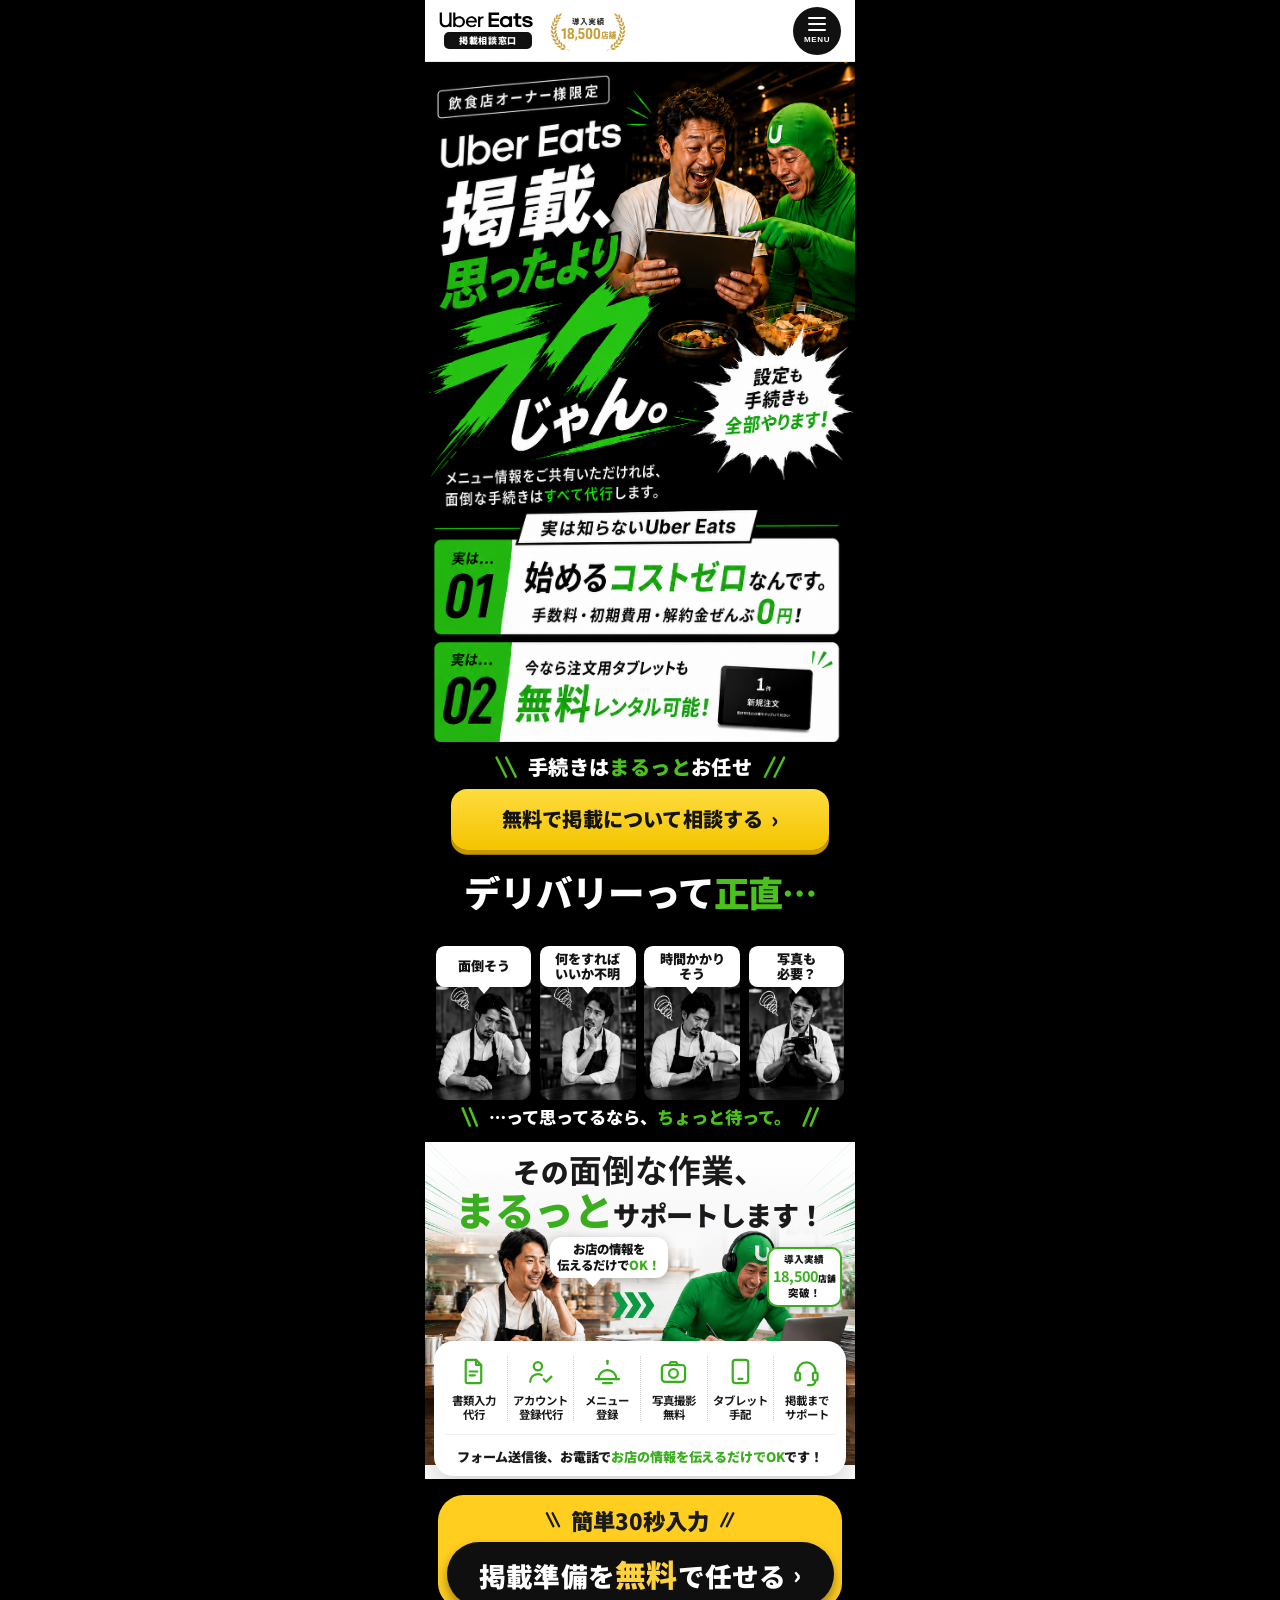
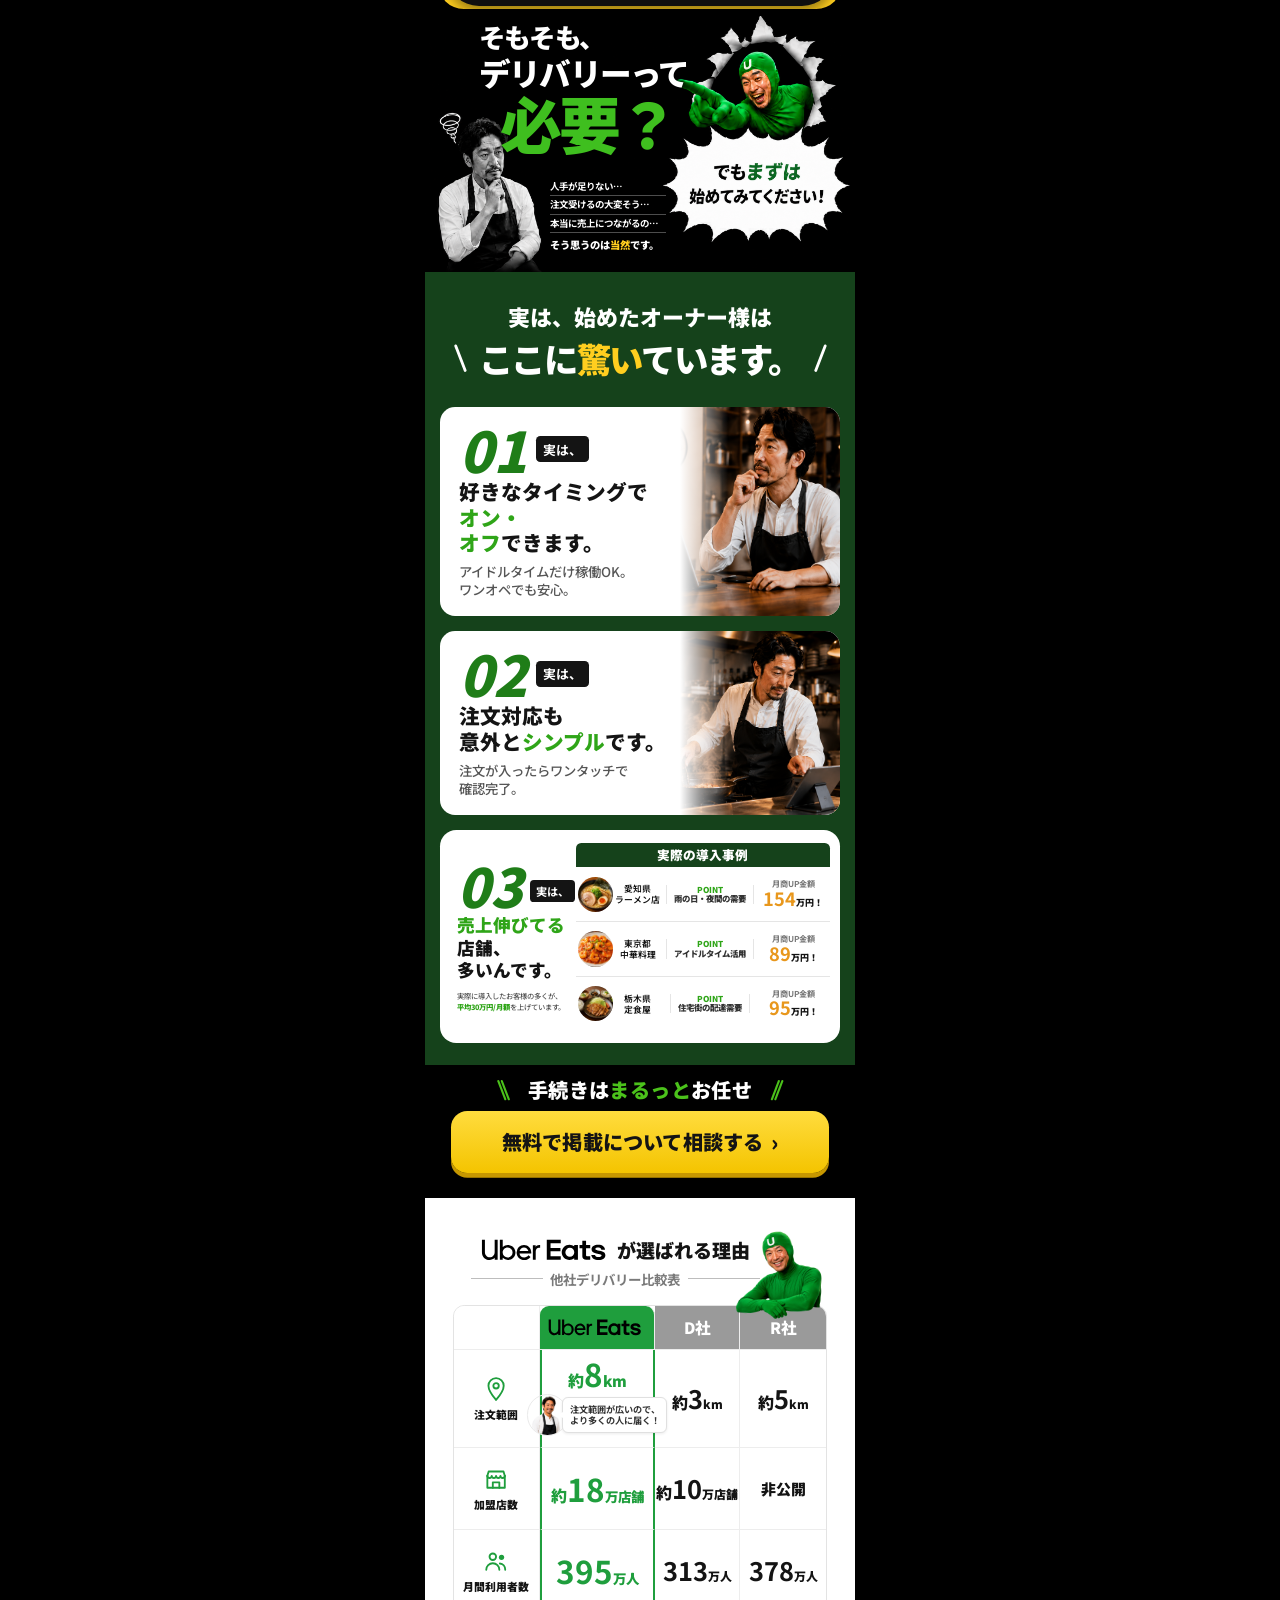
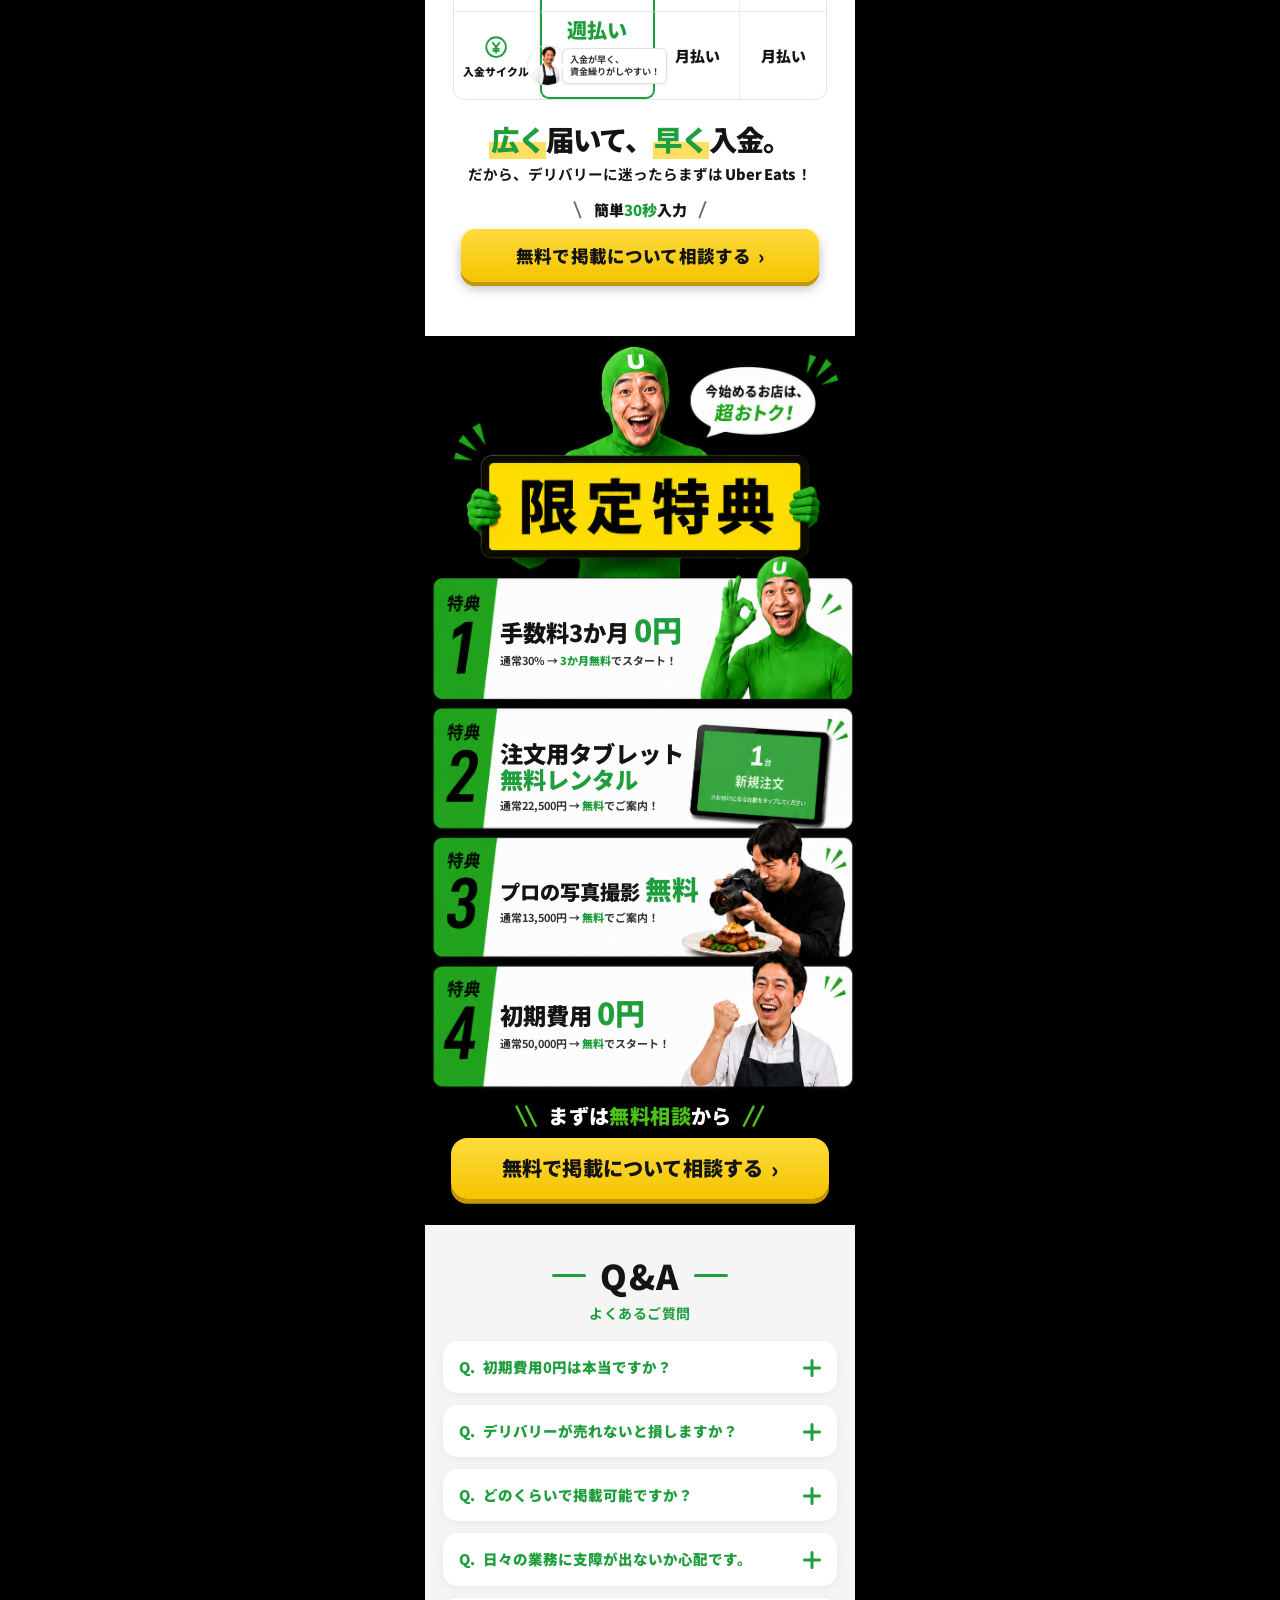
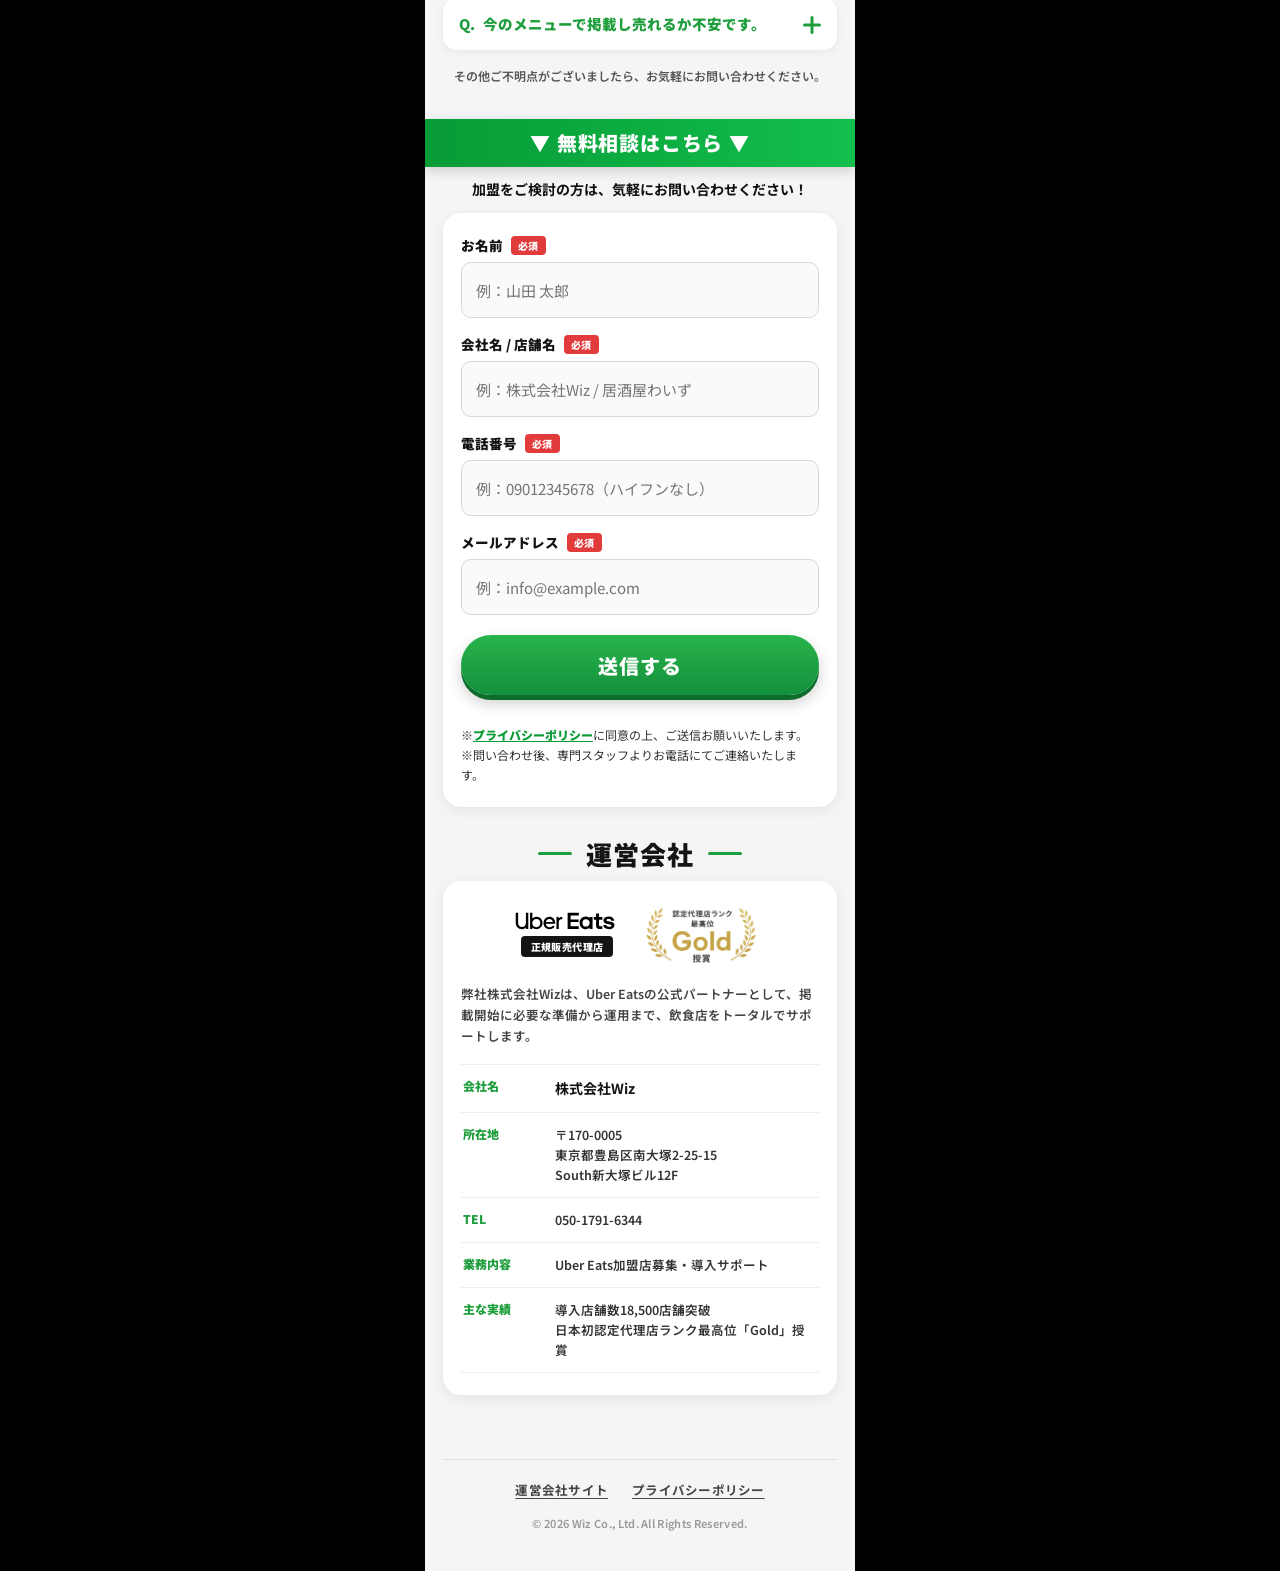
==== commit dc2cb300: "Update index.html" ====
--- a/index.html
+++ b/index.html
@@ -557,6 +557,25 @@
   </div>
 </section>
 </div></div>
+<a class="floating-cta" href="#form" aria-label="無料で掲載について相談する">
+  <span>無料で掲載について相談する</span>
+  <b>›</b>
+</a>
+<div class="hours-modal" id="hoursModal" aria-hidden="true" role="dialog" aria-modal="true" aria-labelledby="hoursModalTitle">
+  <div class="hours-modal-backdrop" data-close></div>
+  <div class="hours-modal-card">
+    <button class="hours-modal-x" type="button" aria-label="閉じる" data-close>&times;</button>
+    <div class="hours-modal-icon" aria-hidden="true">
+      <svg viewBox="0 0 24 24"><circle cx="12" cy="12" r="9"></circle><path d="M12 7.5v5l3 2"></path></svg>
+    </div>
+    <p class="hours-modal-ttl" id="hoursModalTitle">ただいま電話受付時間外です</p>
+    <p class="hours-modal-txt"><b>電話受付：平日 9:00〜19:00</b><br><br><b class="g">お問い合わせフォームなら24時間受付中！</b><br>ご入力後、翌営業日以降に担当より<br>折り返しご連絡いたします。</p>
+    <a class="hours-modal-cta" href="#form" data-close>
+      <span>WEBフォームで無料相談する</span>
+      <b>›</b>
+    </a>
+  </div>
+</div>
 <script src="js/main.js"></script>
 </body>
 </html>
--- a/css/style.css
+++ b/css/style.css
@@ -31,7 +31,6 @@
   /* ===== 追従CTA ===== */
   .floating-cta { position: fixed; left: 50%; bottom: calc(12px + env(safe-area-inset-bottom)); transform: translateX(-50%) translateY(130%); width: min(390px, calc(100vw - 28px)); min-height: 56px; padding: 0 18px; border-radius: 999px; background: linear-gradient(180deg, #ffdc3e 0%, #f4c400 100%); box-shadow: 0 5px 0 #c69700, 0 10px 24px rgba(0,0,0,.35); color: #111; font-family: 'Noto Sans JP', sans-serif; font-size: 17px; font-weight: 900; text-decoration: none; display: flex; align-items: center; justify-content: center; gap: 8px; z-index: 999; opacity: 0; pointer-events: none; transition: transform .22s ease, opacity .22s ease; }
   .floating-cta.is-visible { transform: translateX(-50%) translateY(0); opacity: 1; pointer-events: auto; }
-  .floating-cta { display: none !important; }
 
   /* ===== 右下固定FAB（スクロール後に出現） ===== */
   .fab { position: fixed; right: 14px; bottom: calc(14px + env(safe-area-inset-bottom)); display: flex; align-items: center; gap: 10px; z-index: 999; opacity: 0; transform: translateY(20px); pointer-events: none; transition: opacity .25s ease, transform .25s ease; font-family: 'Noto Sans JP', sans-serif; }
@@ -45,11 +44,32 @@
   /* ===== CTAパルス（2.5s） ===== */
   @keyframes cta-pulse-scale { 0%, 100% { transform: scale(1); } 50% { transform: scale(1.025); } }
   @keyframes cta-pulse-glow { 0%, 100% { box-shadow: 0 5px 0 #057d2b, 0 8px 16px rgba(0,0,0,.2), 0 0 0 0 rgba(20,201,90,.45); } 50% { box-shadow: 0 5px 0 #057d2b, 0 8px 16px rgba(0,0,0,.2), 0 0 0 8px rgba(20,201,90,0); } }
+  @keyframes cta-pulse-float { 0%, 100% { box-shadow: 0 5px 0 #c69700, 0 10px 24px rgba(0,0,0,.35), 0 0 0 0 rgba(255,220,62,.55); } 50% { box-shadow: 0 5px 0 #c69700, 0 10px 24px rgba(0,0,0,.35), 0 0 0 9px rgba(255,220,62,0); } }
   .fv-cta-button, .ab-cta-button, .sec03-cta-button, .sec04-cta-button, .sec05-cta-button { animation: cta-pulse-scale 2.5s ease-in-out infinite; }
   .sec06-submit { animation: cta-pulse-glow 2.5s ease-in-out infinite; }
+  .floating-cta.is-visible { animation: cta-pulse-float 2.5s ease-in-out infinite; }
   @media (prefers-reduced-motion: reduce) {
-    .fv-cta-button, .ab-cta-button, .sec03-cta-button, .sec04-cta-button, .sec05-cta-button, .sec06-submit { animation: none; }
-  }
+    .fv-cta-button, .ab-cta-button, .sec03-cta-button, .sec04-cta-button, .sec05-cta-button, .sec06-submit, .floating-cta.is-visible { animation: none; }
+  }
+
+  /* ===== 電話受付時間外モーダル ===== */
+  .hours-modal { position: fixed; inset: 0; z-index: 1000; display: none; align-items: center; justify-content: center; padding: 24px; font-family: 'Noto Sans JP', sans-serif; }
+  .hours-modal.is-open { display: flex; }
+  .hours-modal-backdrop { position: absolute; inset: 0; background: rgba(0,0,0,.55); }
+  .hours-modal-card { position: relative; width: 100%; max-width: 340px; background: #fff; border-radius: 18px; padding: 30px 22px 22px; text-align: center; box-shadow: 0 18px 48px rgba(0,0,0,.32); animation: hours-pop .22s ease; }
+  @keyframes hours-pop { from { transform: translateY(12px) scale(.97); opacity: 0; } to { transform: none; opacity: 1; } }
+  .hours-modal-x { position: absolute; top: 10px; right: 12px; width: 34px; height: 34px; border: none; background: transparent; color: #999; font-size: 26px; line-height: 1; cursor: pointer; }
+  .hours-modal-icon { width: 58px; height: 58px; margin: 0 auto 14px; border-radius: 50%; background: #eef7ef; display: flex; align-items: center; justify-content: center; }
+  .hours-modal-icon svg { width: 32px; height: 32px; fill: none; stroke: #1f9e3d; stroke-width: 2; stroke-linecap: round; stroke-linejoin: round; }
+  .hours-modal-ttl { margin: 0 0 12px; color: #141414; font-size: 17px; font-weight: 900; letter-spacing: .02em; }
+  .hours-modal-txt { margin: 0 0 20px; color: #555; font-size: 13px; font-weight: 600; line-height: 1.75; }
+  .hours-modal-txt b { color: #141414; font-weight: 900; }
+  .hours-modal-txt b.g { color: #1f9e3d; }
+  .hours-modal-cta { display: flex; flex-direction: column; align-items: center; justify-content: center; gap: 1px; min-height: 58px; padding: 6px 18px; background: linear-gradient(180deg, #ffdc3e 0%, #f4c400 100%); color: #141414; text-decoration: none; border-radius: 999px; box-shadow: 0 4px 0 #c69700, 0 6px 14px rgba(0,0,0,.2); position: relative; }
+  .hours-modal-cta span { font-size: 15px; font-weight: 900; }
+  .hours-modal-cta span em { display: block; font-style: normal; font-size: 11px; font-weight: 900; color: #b8000a; }
+  .hours-modal-cta b { position: absolute; right: 18px; top: 50%; transform: translateY(-50%); font-size: 20px; line-height: 1; }
+  @media (prefers-reduced-motion: reduce) { .hours-modal-card { animation: none; } }
 
   /* ===== FV ===== */
   .fv {
@@ -736,7 +756,7 @@
   .sec04-subhead .text { flex: 0 0 auto; color: #7a7a7a; font-size: 3.6cqw; font-weight: 700; white-space: nowrap; }
 
   /* 右上ウーバマン（表の右上コーナーに固定） */
-  .sec04-uberman { position: absolute; top: -20cqw; right: -1cqw; width: 26cqw; height: auto; display: block; z-index: 4; pointer-events: none; }
+  .sec04-uberman { position: absolute; top: -21cqw; right: -1cqw; width: 26cqw; height: auto; display: block; z-index: 4; pointer-events: none; transform: rotate(-4deg); transform-origin: bottom center; }
   .sec04-uberman img { width: 100%; height: auto; display: block; }
 
   /* 比較表 */
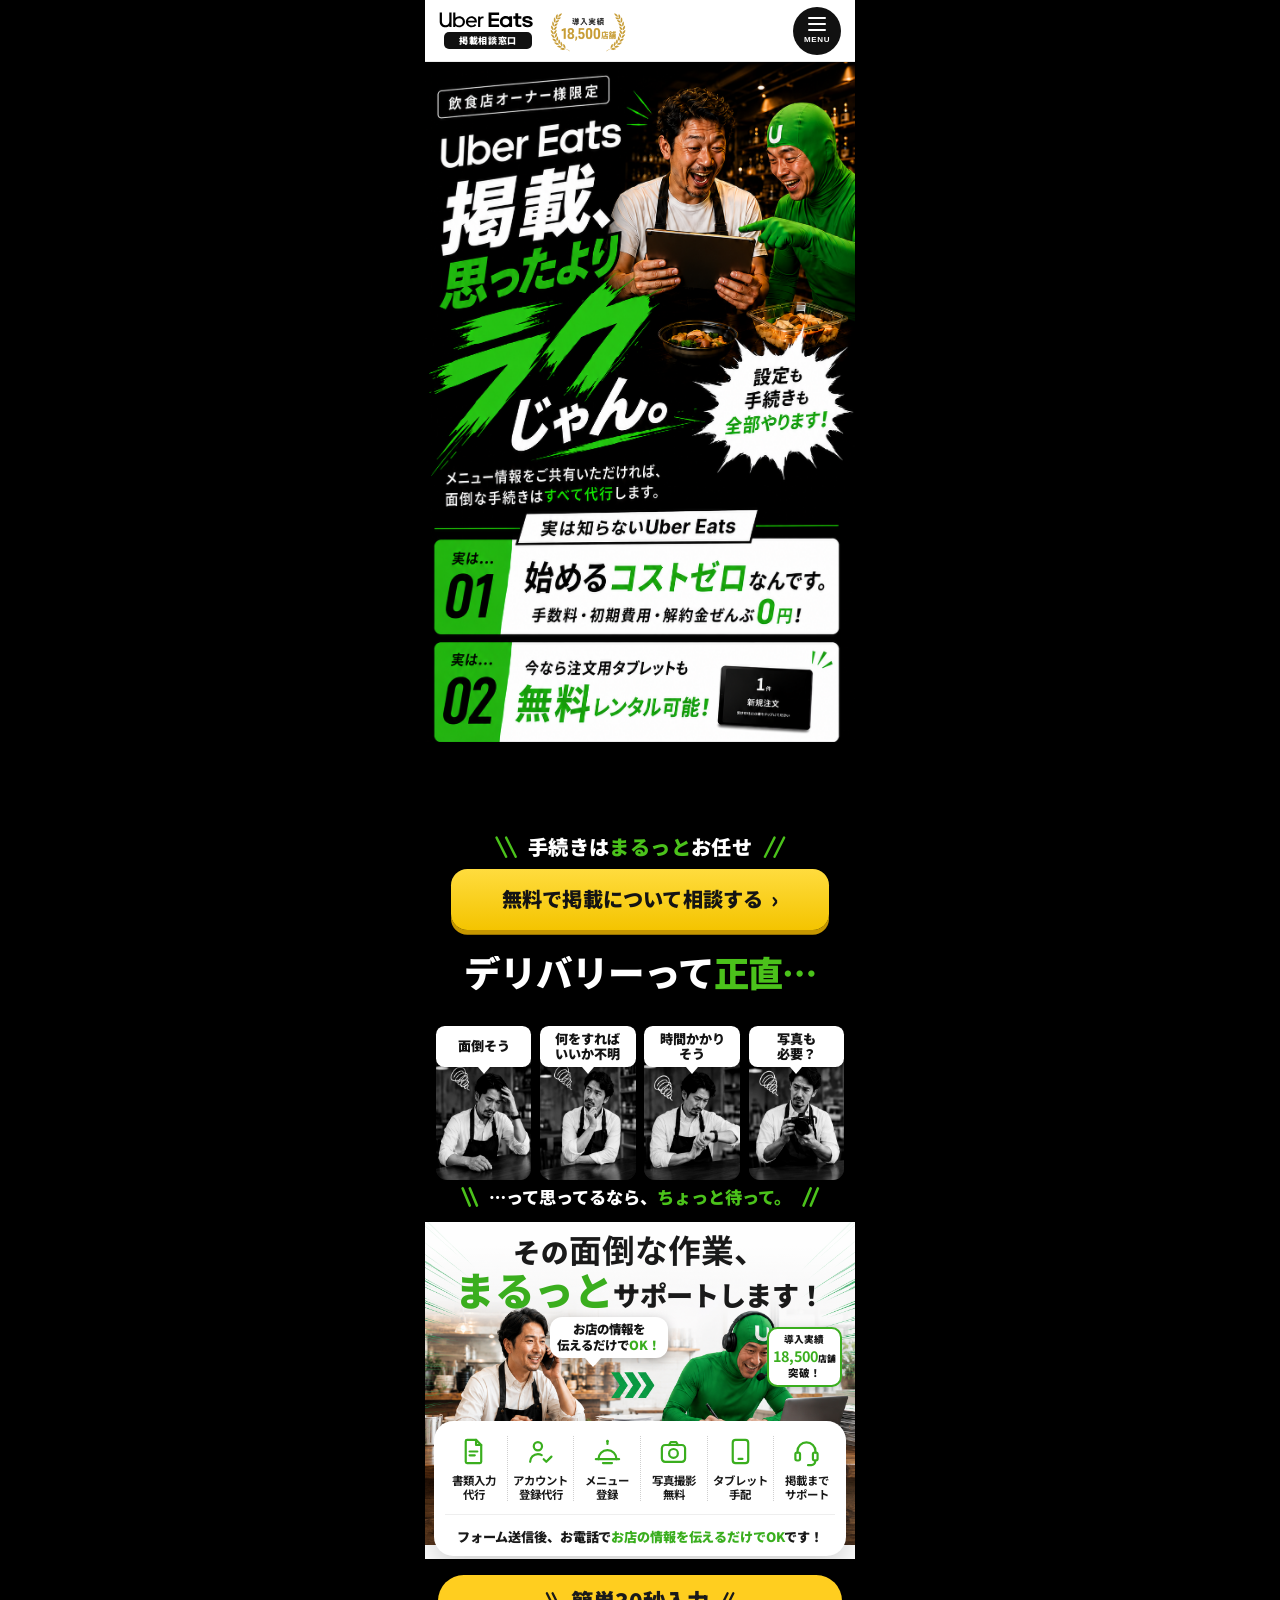
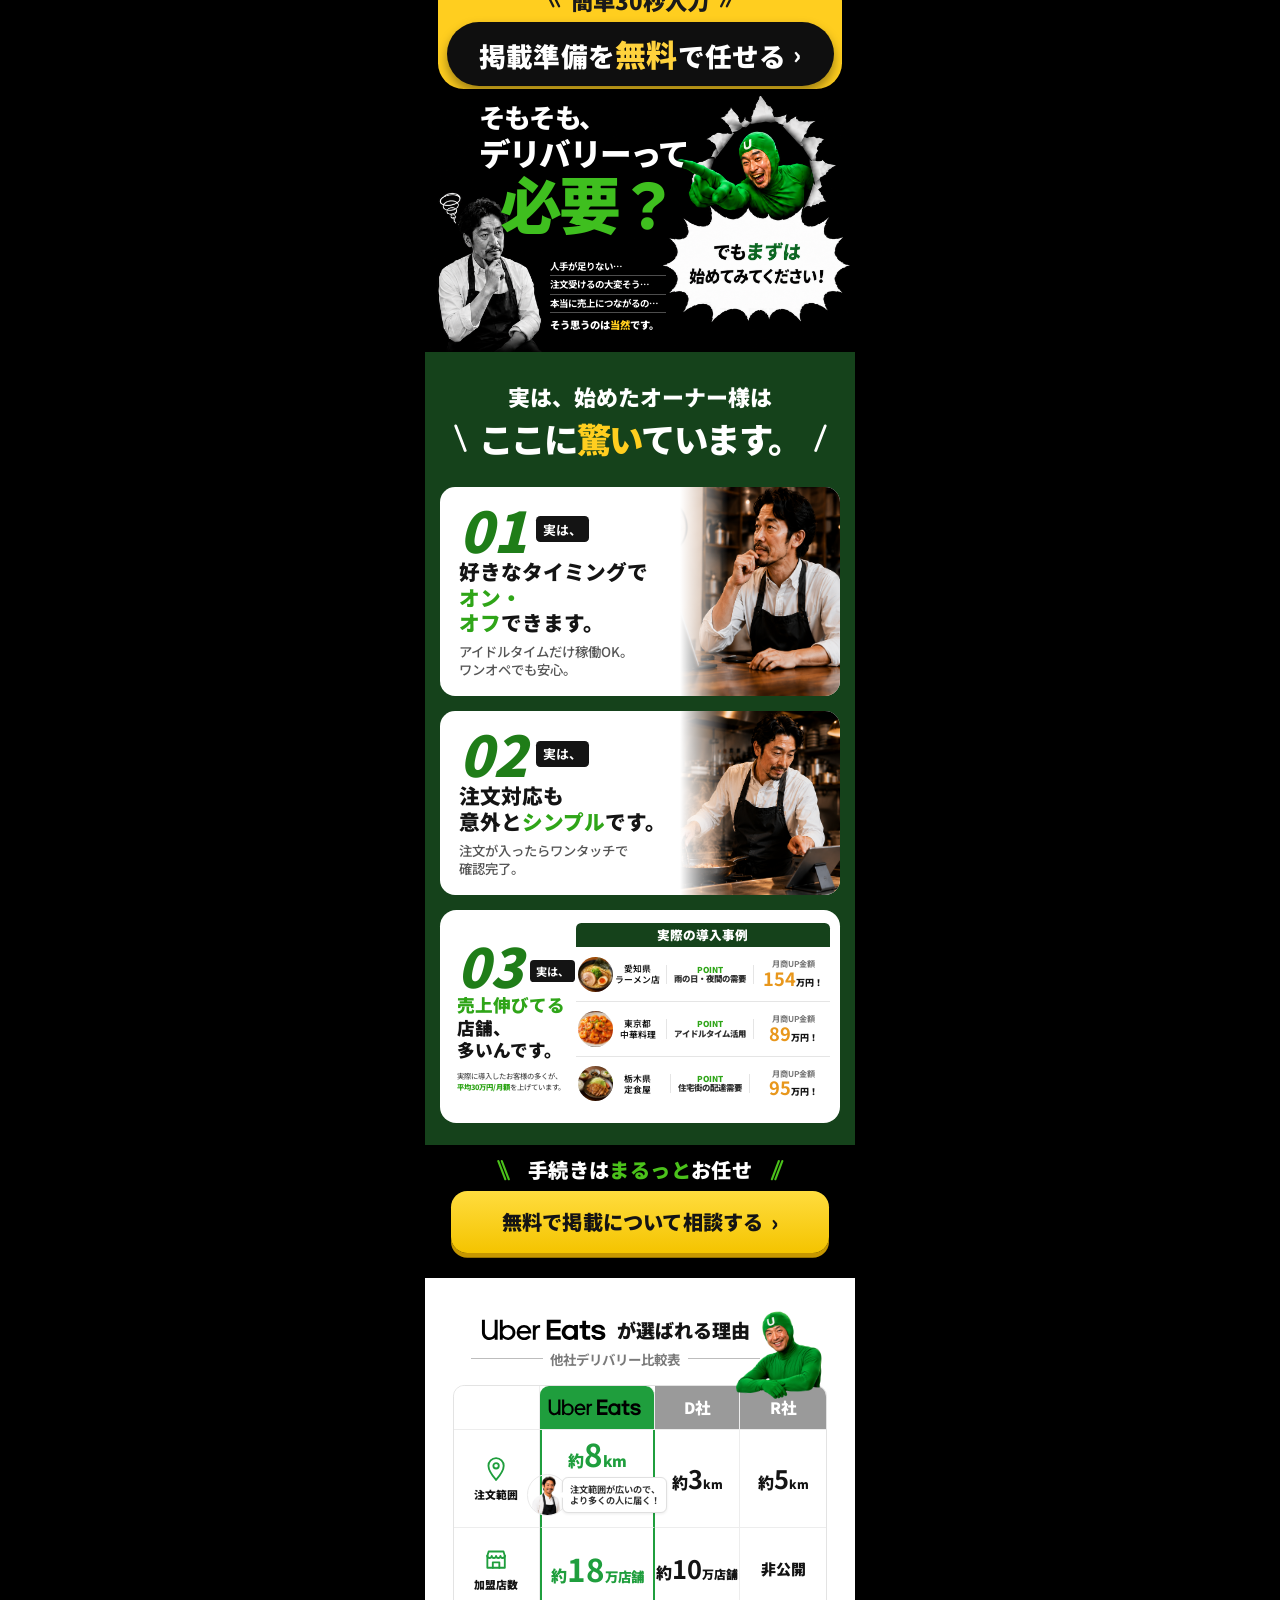
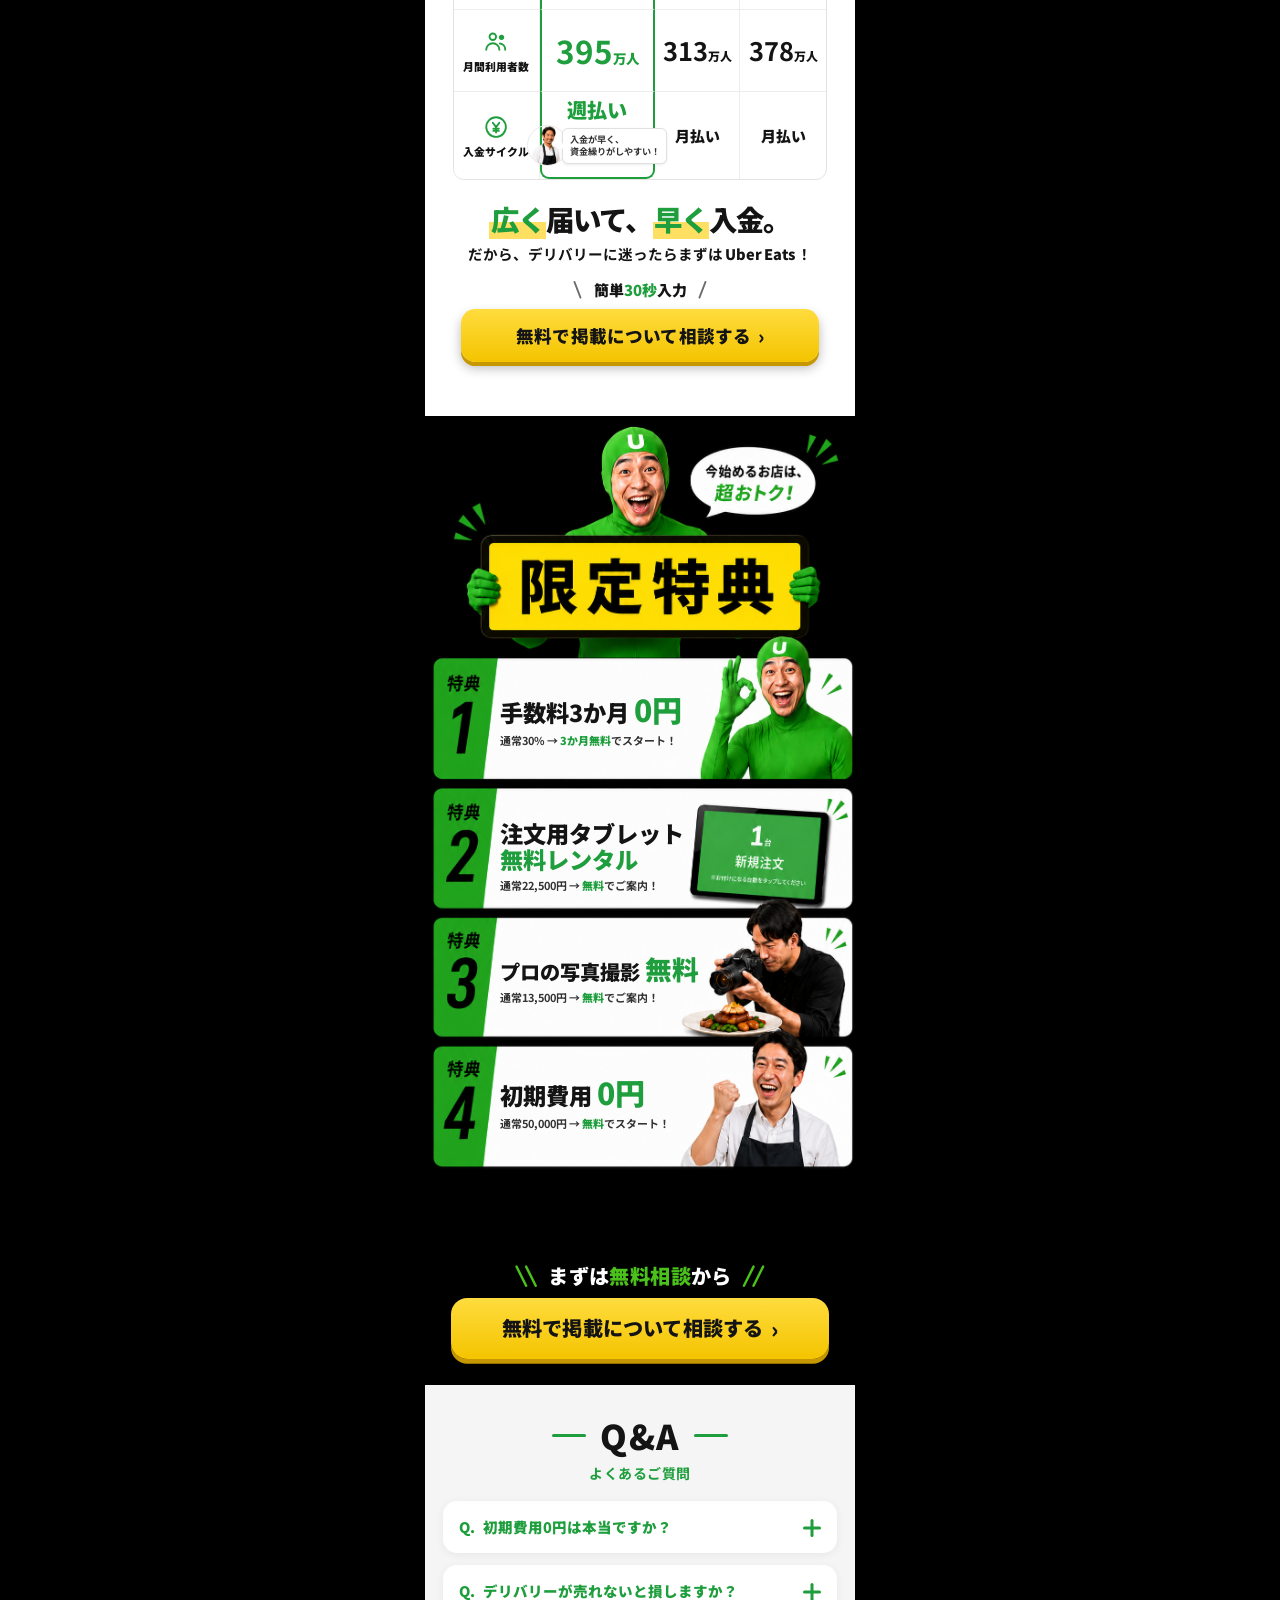
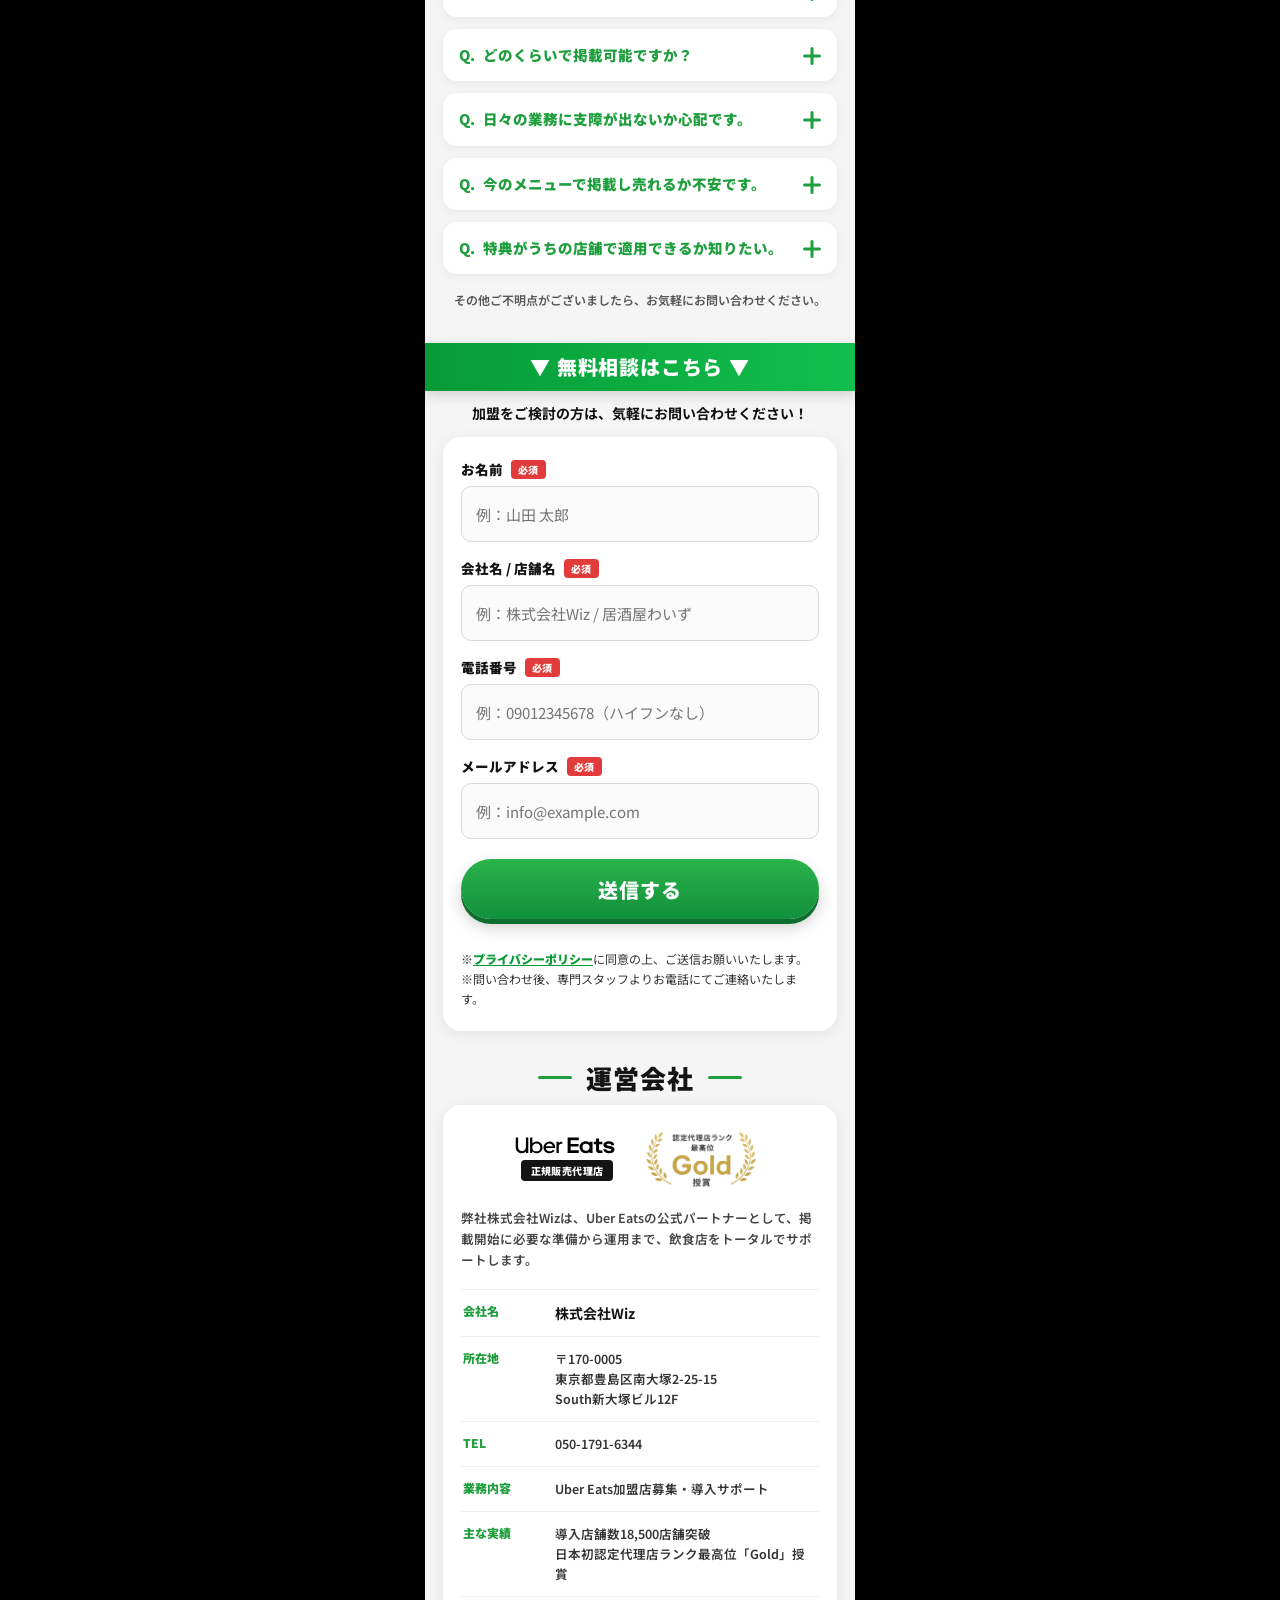
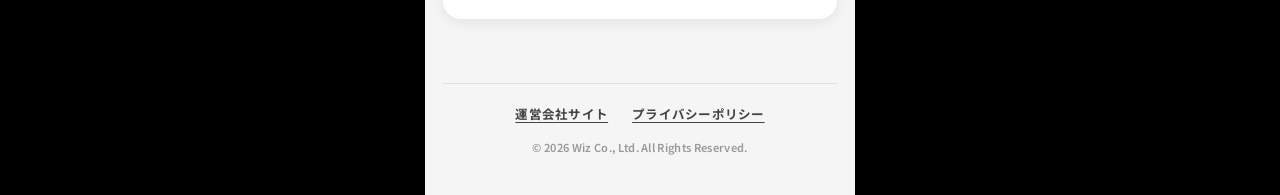
==== commit 0b4aee83: "Update index.html" ====
--- a/index.html
+++ b/index.html
@@ -60,6 +60,8 @@
     <img src="images/fv-main.png" alt="Uber Eats 掲載、思ったよりラクじゃん。飲食店オーナー様限定">
   </div>
 
+  <p class="risk-note">※店舗の地域・エリアによって特典内容が異なる可能性があります</p>
+
   <!-- CTA上見出し + CTAボタン -->
   <div class="fv-cta-area">
     <div class="fv-cta-lead" aria-label="手続きはまるっとお任せ">
@@ -425,6 +427,8 @@
         </div>
       </div>
     </div>
+
+    <p class="risk-note">※店舗の地域・エリアによって特典内容が異なる可能性があります</p>
 
     <div class="sec05-cta">
       <div class="sec05-cta-lead">
@@ -473,6 +477,10 @@
           <summary><span class="sec06-qa-plus" aria-hidden="true"></span><span class="sec06-qa-q"><span class="mk">Q.</span>今のメニューで掲載し売れるか不安です。</span></summary>
           <p class="sec06-qa-a"><span class="mk">A.</span><span>Uber Eats が無料でスタートできるのはもちろん、弊社はバーチャルレストランなど他飲食店向けサービスを多数案内可能です。経費削減などのご相談も無料で承っております。まずはお気軽にお問合せください。</span></p>
         </details>
+        <details class="sec06-qa-item">
+          <summary><span class="sec06-qa-plus" aria-hidden="true"></span><span class="sec06-qa-q"><span class="mk">Q.</span>特典がうちの店舗で適用できるか知りたい。</span></summary>
+          <p class="sec06-qa-a"><span class="mk">A.</span><span>お電話にて、担当が最短1分ですぐお調べいたします。まずは以下フォームからお問い合わせください。</span></p>
+        </details>
       </div>
       <p class="sec06-qa-note">その他ご不明点がございましたら、お気軽にお問い合わせください。</p>
     </div>
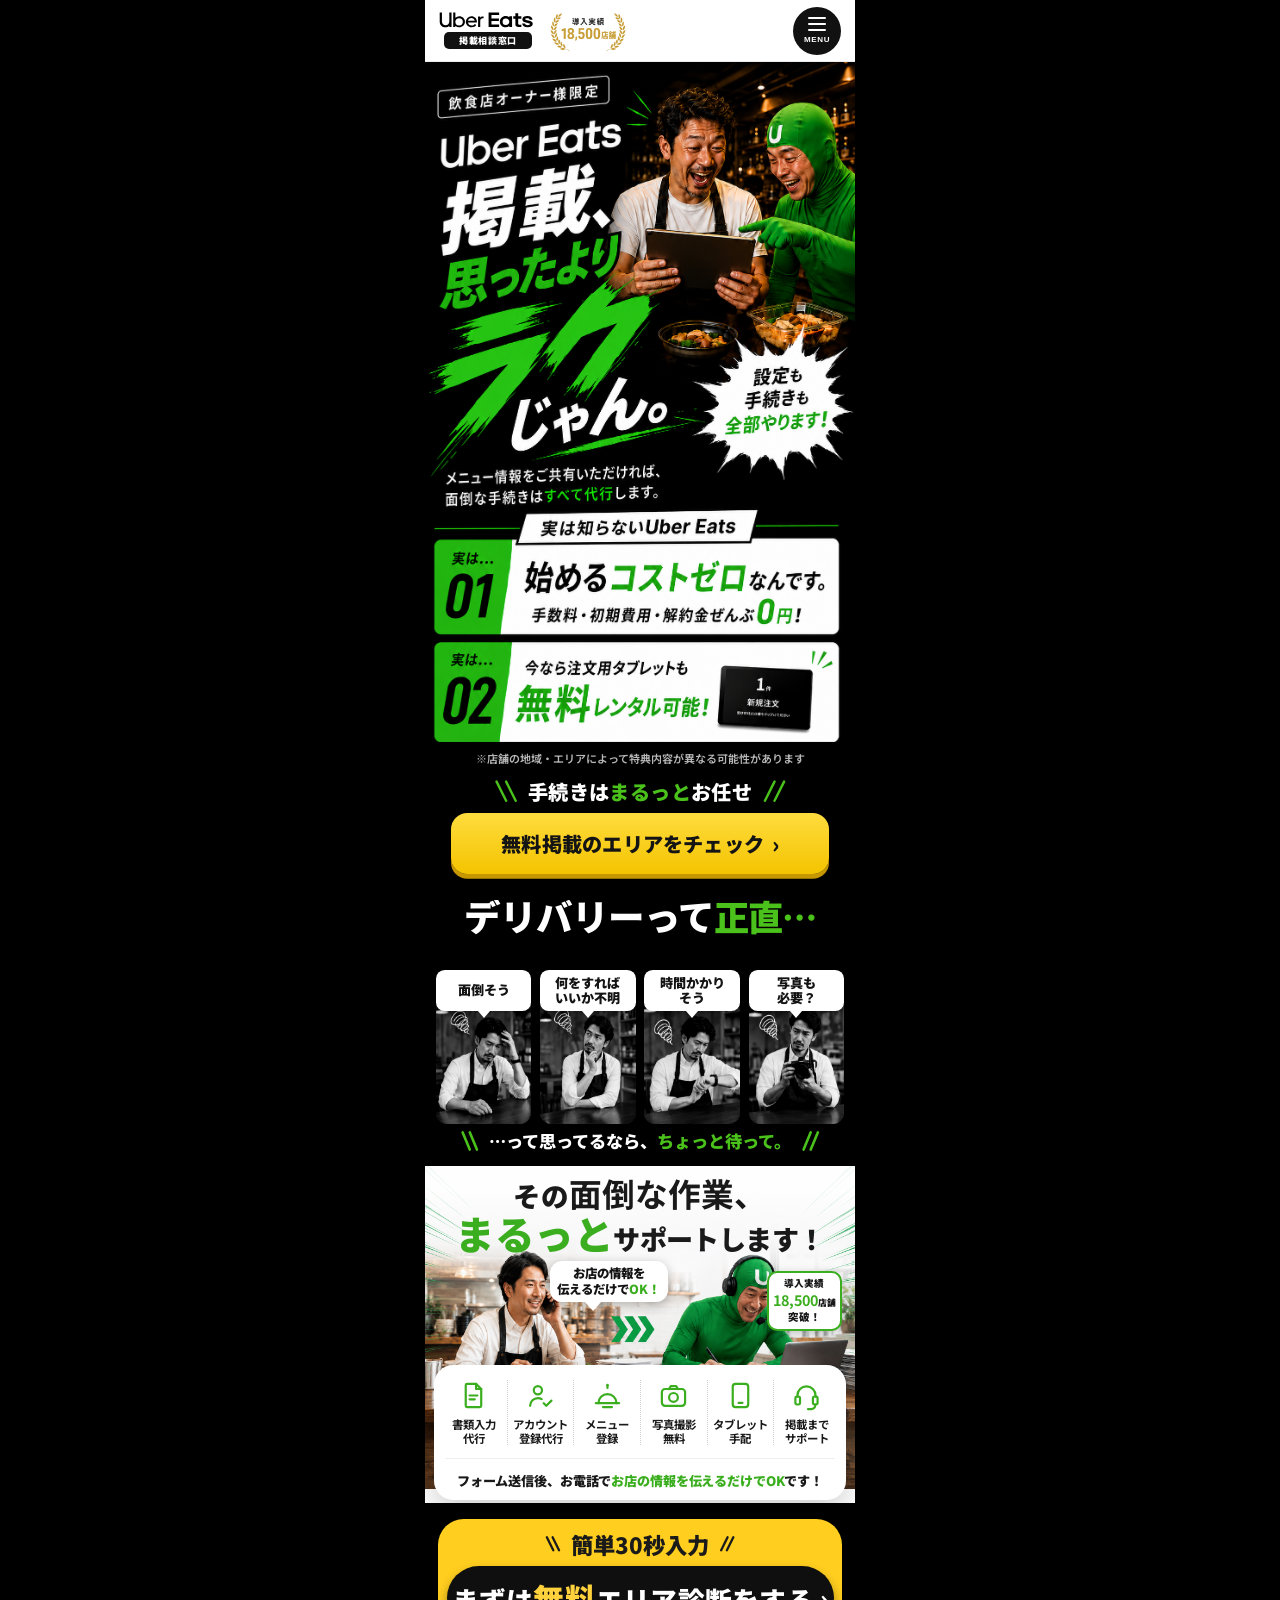
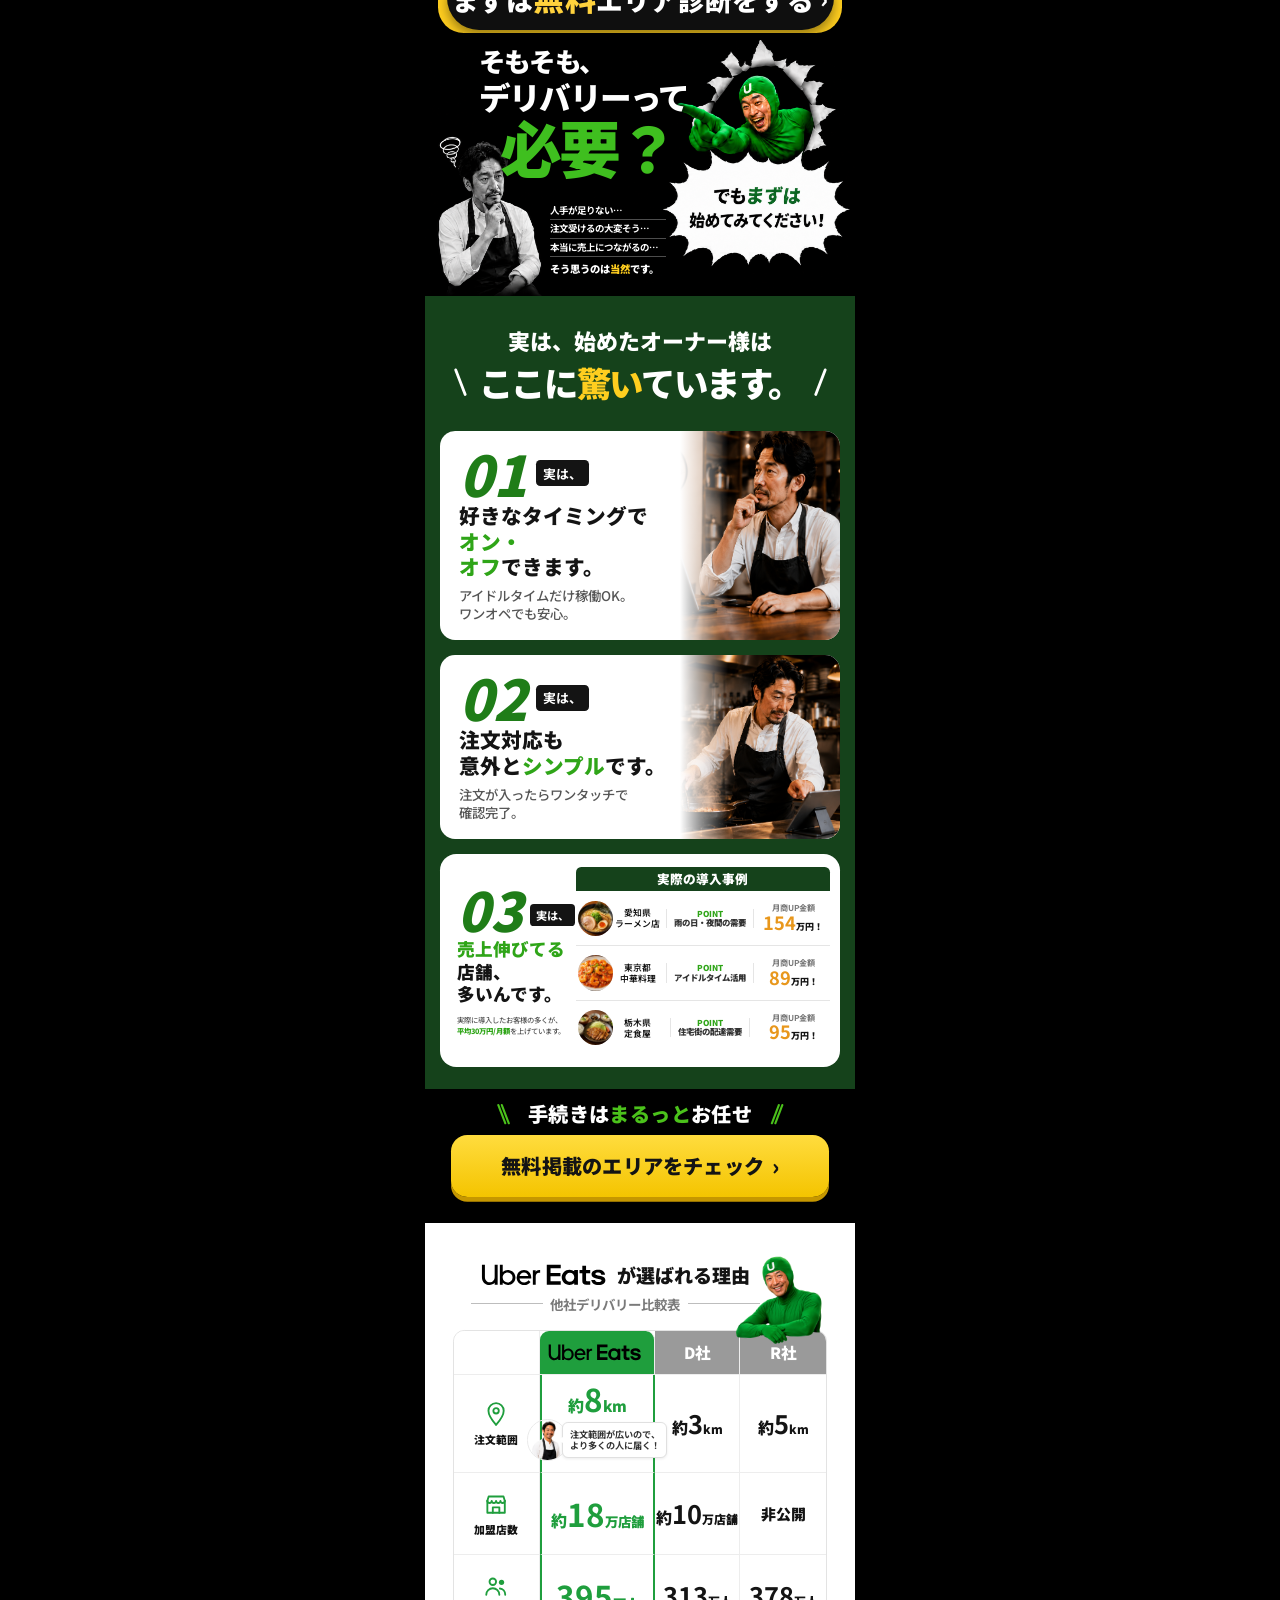
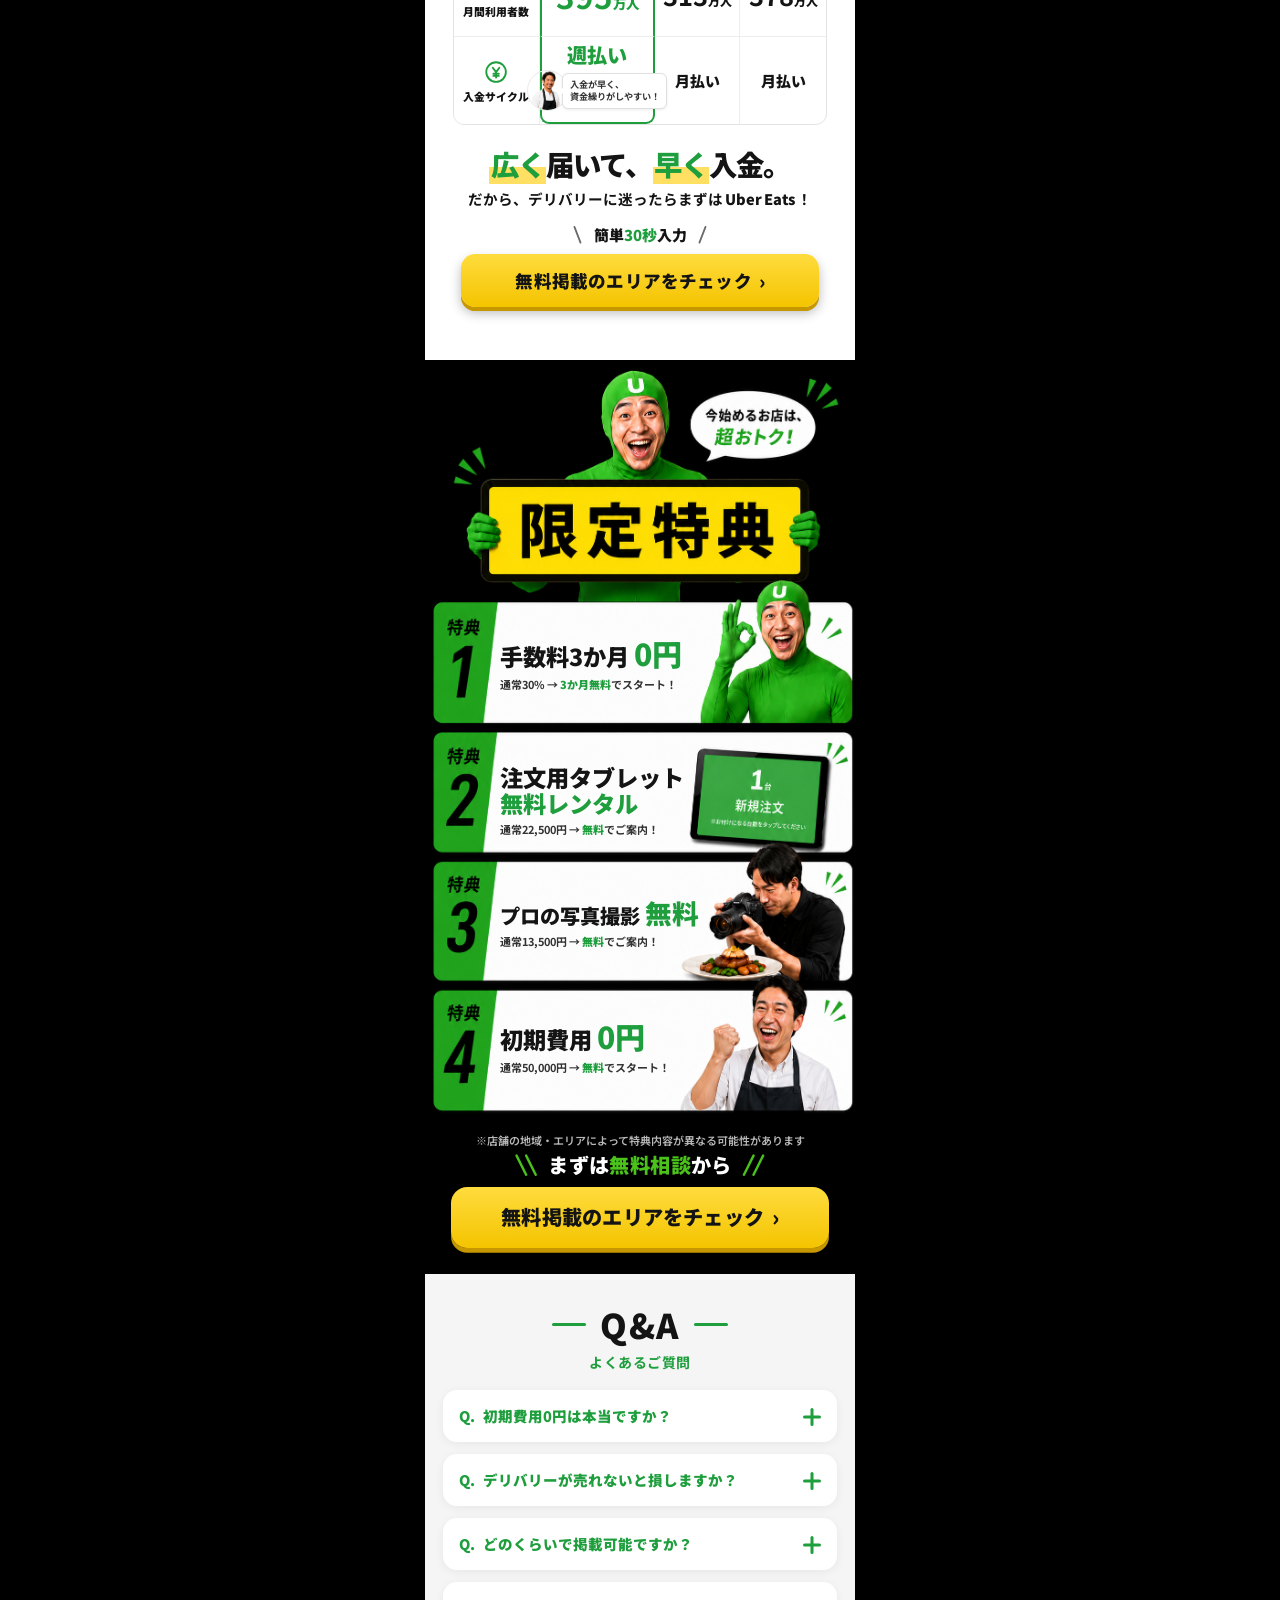
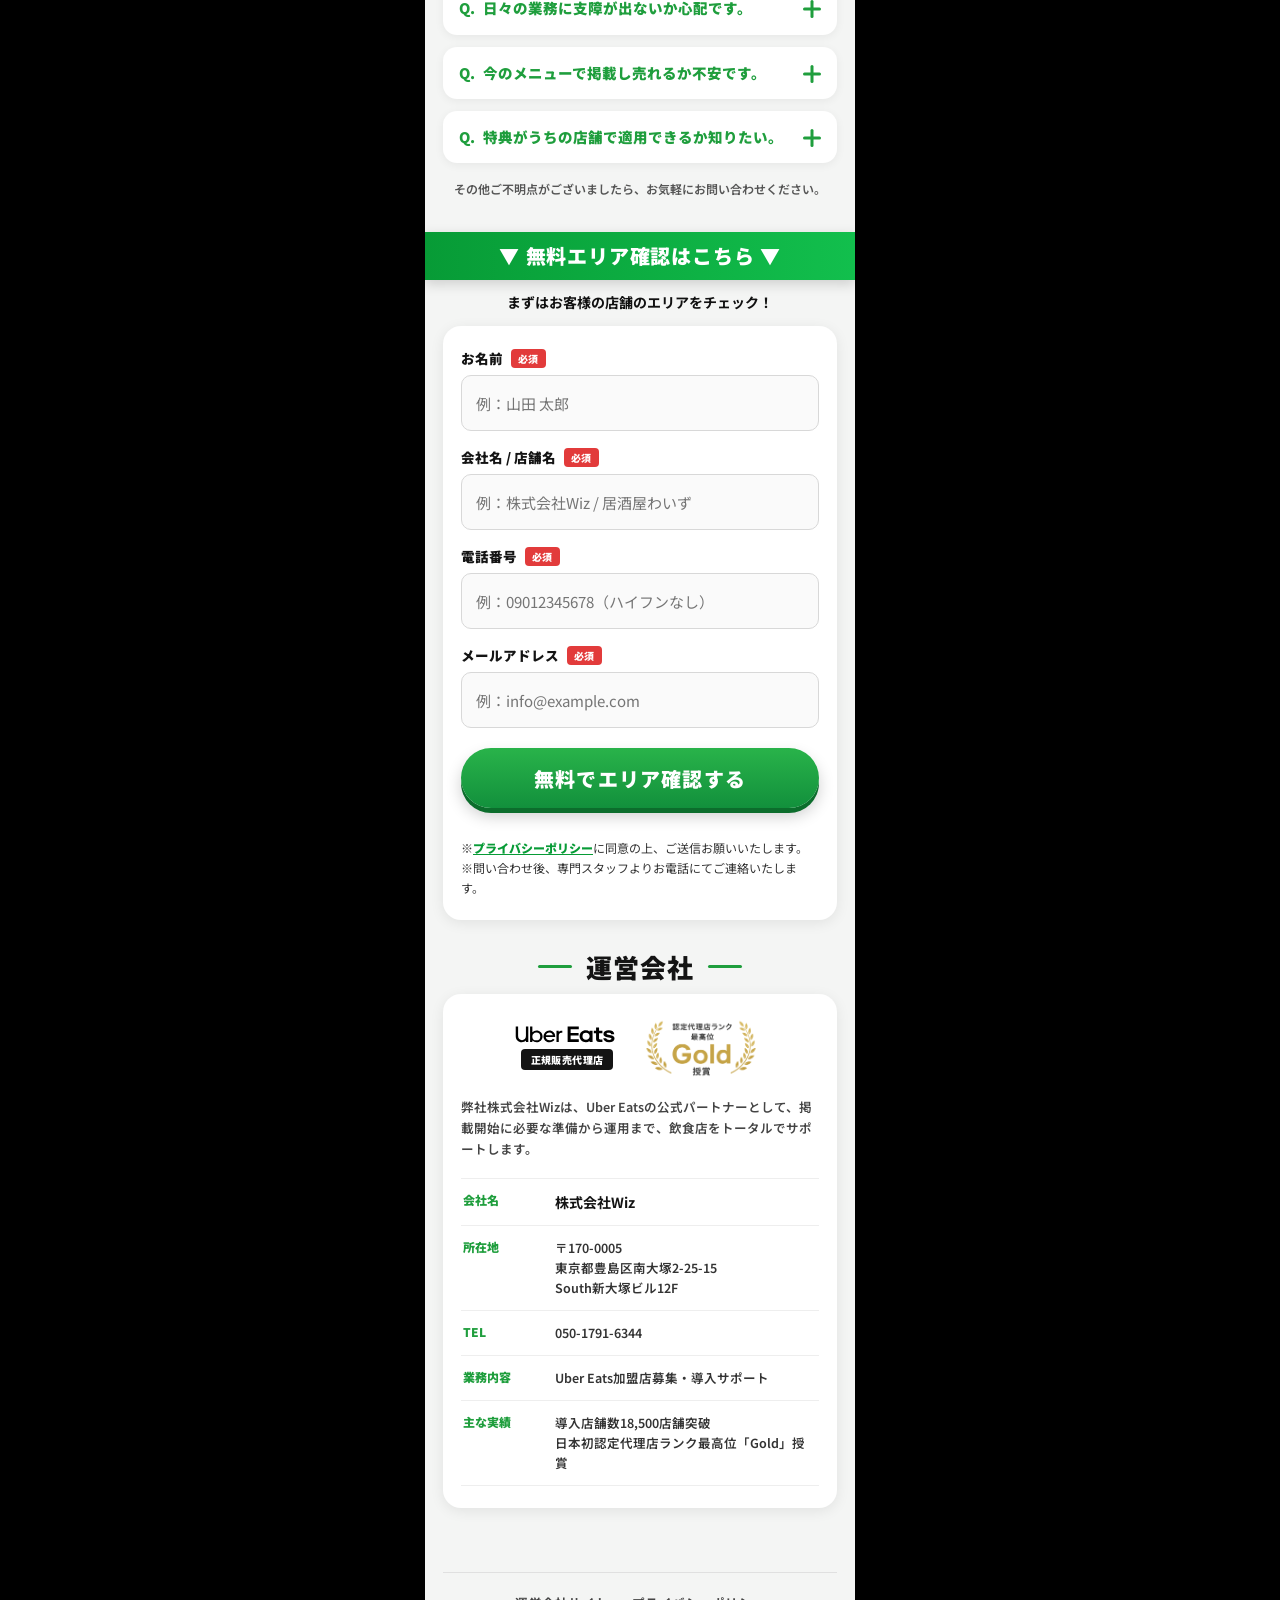
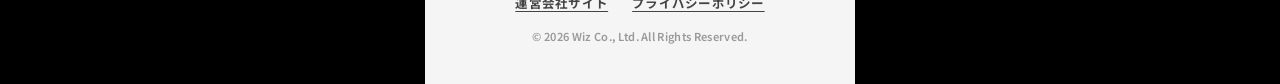
==== commit 36f0c267: "Update index.html" ====
--- a/index.html
+++ b/index.html
@@ -75,7 +75,7 @@
     </div>
 
     <a class="fv-cta-button" href="#form">
-      <span class="fv-cta-button__label">無料で掲載について相談する</span>
+      <span class="fv-cta-button__label">無料掲載のエリアをチェック</span>
       <span class="fv-cta-button__arrow">&#8250;</span>
     </a>
   </div>
@@ -179,7 +179,7 @@
       </div>
 
       <a class="ab-cta-button" href="#form">
-        <span class="lbl">掲載準備を<em>無料</em>で任せる</span>
+        <span class="lbl">まずは<em>無料</em>エリア診断をする</span>
         <span class="arw">&#8250;</span>
       </a>
     </div>
@@ -299,7 +299,7 @@
       <span class="deco" aria-hidden="true"><svg viewBox="0 0 20 32" focusable="false"><line x1="15" y1="3" x2="5" y2="29"></line><line x1="20" y1="3" x2="10" y2="29"></line></svg></span>
     </div>
     <a class="sec03-cta-button" href="#form">
-      <span class="lbl">無料で掲載について相談する</span>
+      <span class="lbl">無料掲載のエリアをチェック</span>
       <span class="arw">&#8250;</span>
     </a>
   </div>
@@ -394,7 +394,7 @@
     </div>
 
     <a class="sec04-cta-button" href="#form">
-      <span class="lbl">無料で掲載について相談する</span>
+      <span class="lbl">無料掲載のエリアをチェック</span>
       <span class="arw">&#8250;</span>
     </a>
 
@@ -437,7 +437,7 @@
         <span class="deco" aria-hidden="true"><svg viewBox="0 0 32 28"><line x1="27" y1="2" x2="15" y2="26"></line><line x1="15" y1="2" x2="3" y2="26"></line></svg></span>
       </div>
       <a class="sec05-cta-button" href="#form">
-        <span class="lbl">無料で掲載について相談する</span>
+        <span class="lbl">無料掲載のエリアをチェック</span>
         <span class="arw">&#8250;</span>
       </a>
     </div>
@@ -488,8 +488,8 @@
     <!-- お問い合わせフォーム -->
     <div class="sec06-form-area" id="form">
       <div class="sec06-form-head">
-        <p class="ttl">無料相談はこちら</p>
-        <p class="sub">加盟をご検討の方は、気軽にお問い合わせください！</p>
+        <p class="ttl">無料エリア確認はこちら</p>
+        <p class="sub">まずはお客様の店舗のエリアをチェック！</p>
       </div>
       <form class="sec06-form" action="thanks.html" method="post">
         <div class="sec06-form-field">
@@ -508,7 +508,7 @@
           <label>メールアドレス <span class="sec06-required">必須</span></label>
           <input type="email" name="email" placeholder="例：info@example.com" required>
         </div>
-        <button type="submit" class="sec06-submit">送信する</button>
+        <button type="submit" class="sec06-submit">無料でエリア確認する</button>
         <!-- 計測用 hidden input（URLパラメータ自動取得） -->
         <input type="hidden" id="trk-utm_source" name="utm_source" value="">
         <input type="hidden" id="trk-utm_medium" name="utm_medium" value="">
@@ -565,8 +565,8 @@
   </div>
 </section>
 </div></div>
-<a class="floating-cta" href="#form" aria-label="無料で掲載について相談する">
-  <span>無料で掲載について相談する</span>
+<a class="floating-cta" href="#form" aria-label="無料掲載のエリアをチェック">
+  <span>無料掲載のエリアをチェック</span>
   <b>›</b>
 </a>
 <div class="hours-modal" id="hoursModal" aria-hidden="true" role="dialog" aria-modal="true" aria-labelledby="hoursModalTitle">
--- a/css/style.css
+++ b/css/style.css
@@ -898,6 +898,7 @@
   .sec06-qa-plus::after { top: 50%; left: 0; height: 3px; width: 100%; transform: translateY(-50%); }
   .sec06-qa-item[open] .sec06-qa-plus::before { transform: translateX(-50%) scaleY(0); }
   .sec06-qa-note { margin: 4px 2px 0; color: #555; font-size: 12px; font-weight: 600; line-height: 1.6; text-align: center; }
+  .risk-note { margin: 0; padding: 8px 18px 0; color: rgba(255,255,255,.72); font-size: 11px; font-weight: 600; line-height: 1.5; text-align: center; font-family: 'Noto Sans JP', sans-serif; }
 
   /* フォーム */
   .sec06-form-head { text-align: center; margin-bottom: 4px; }
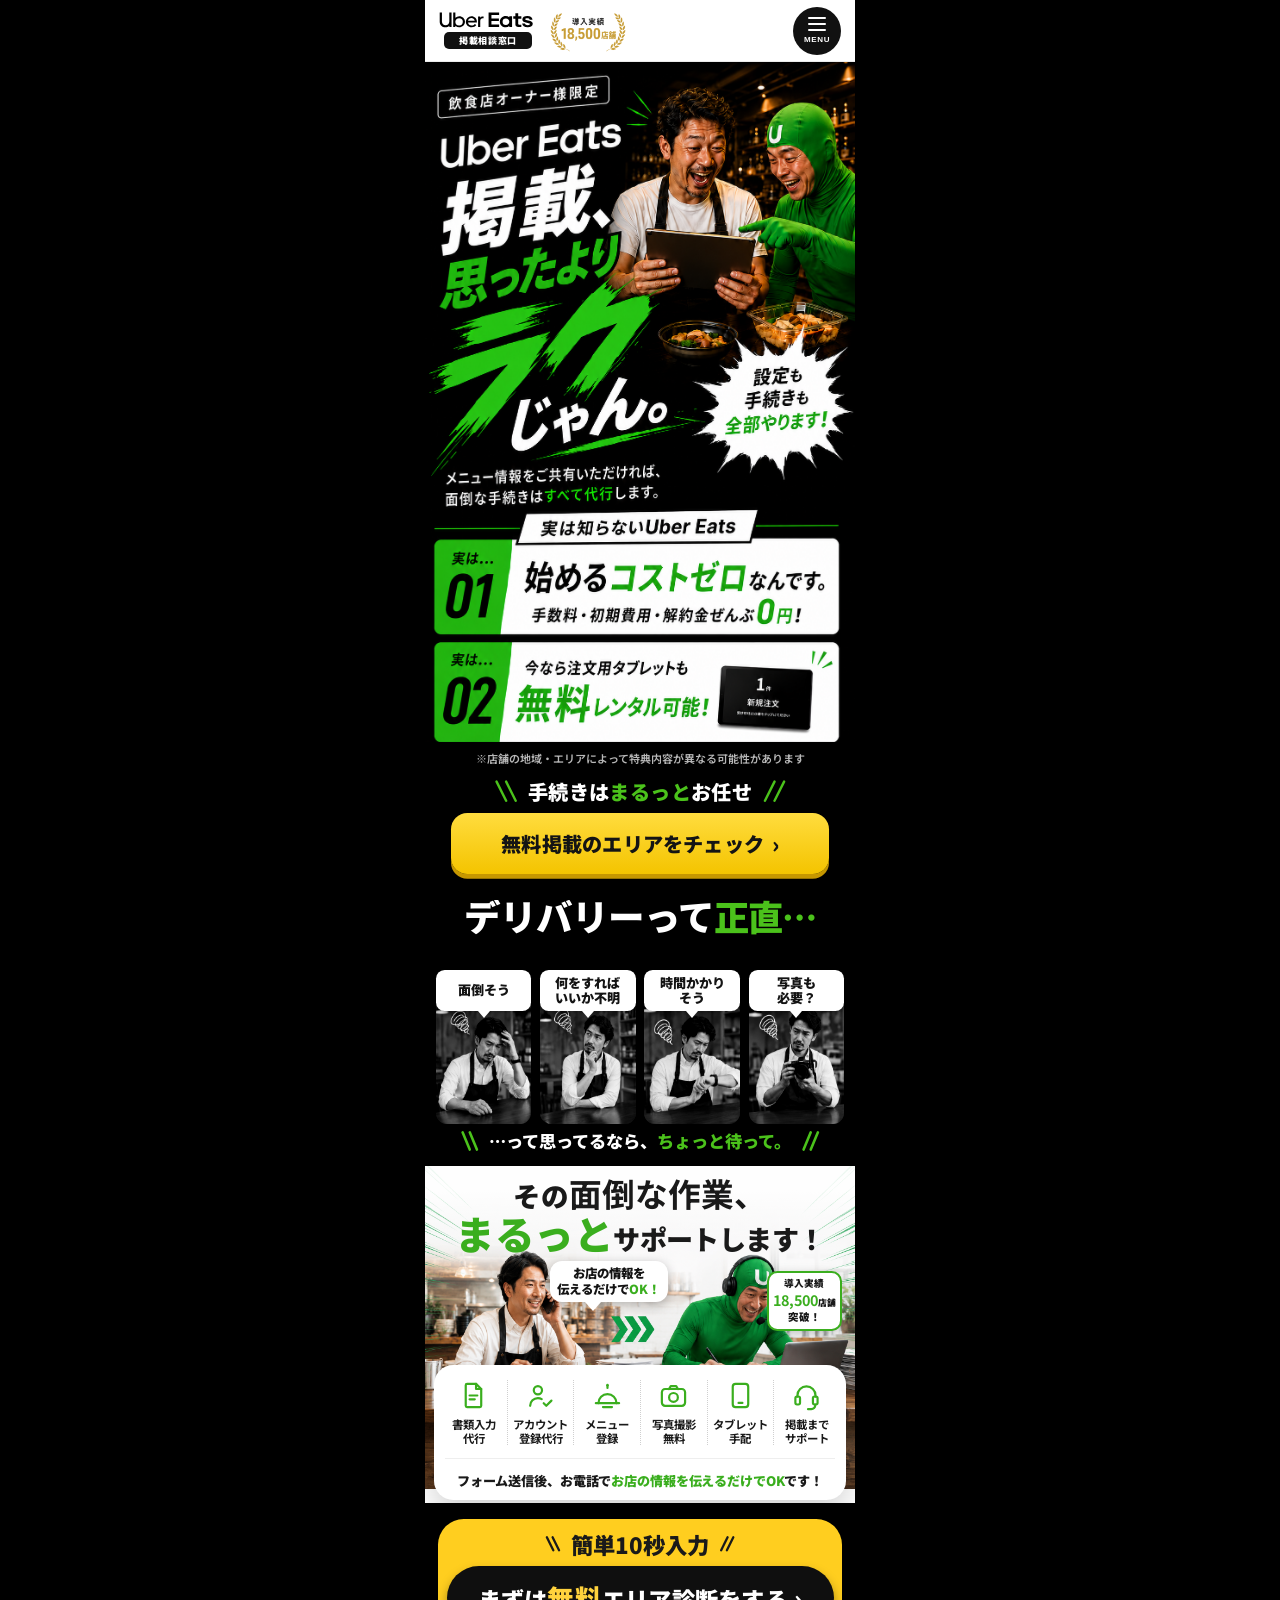
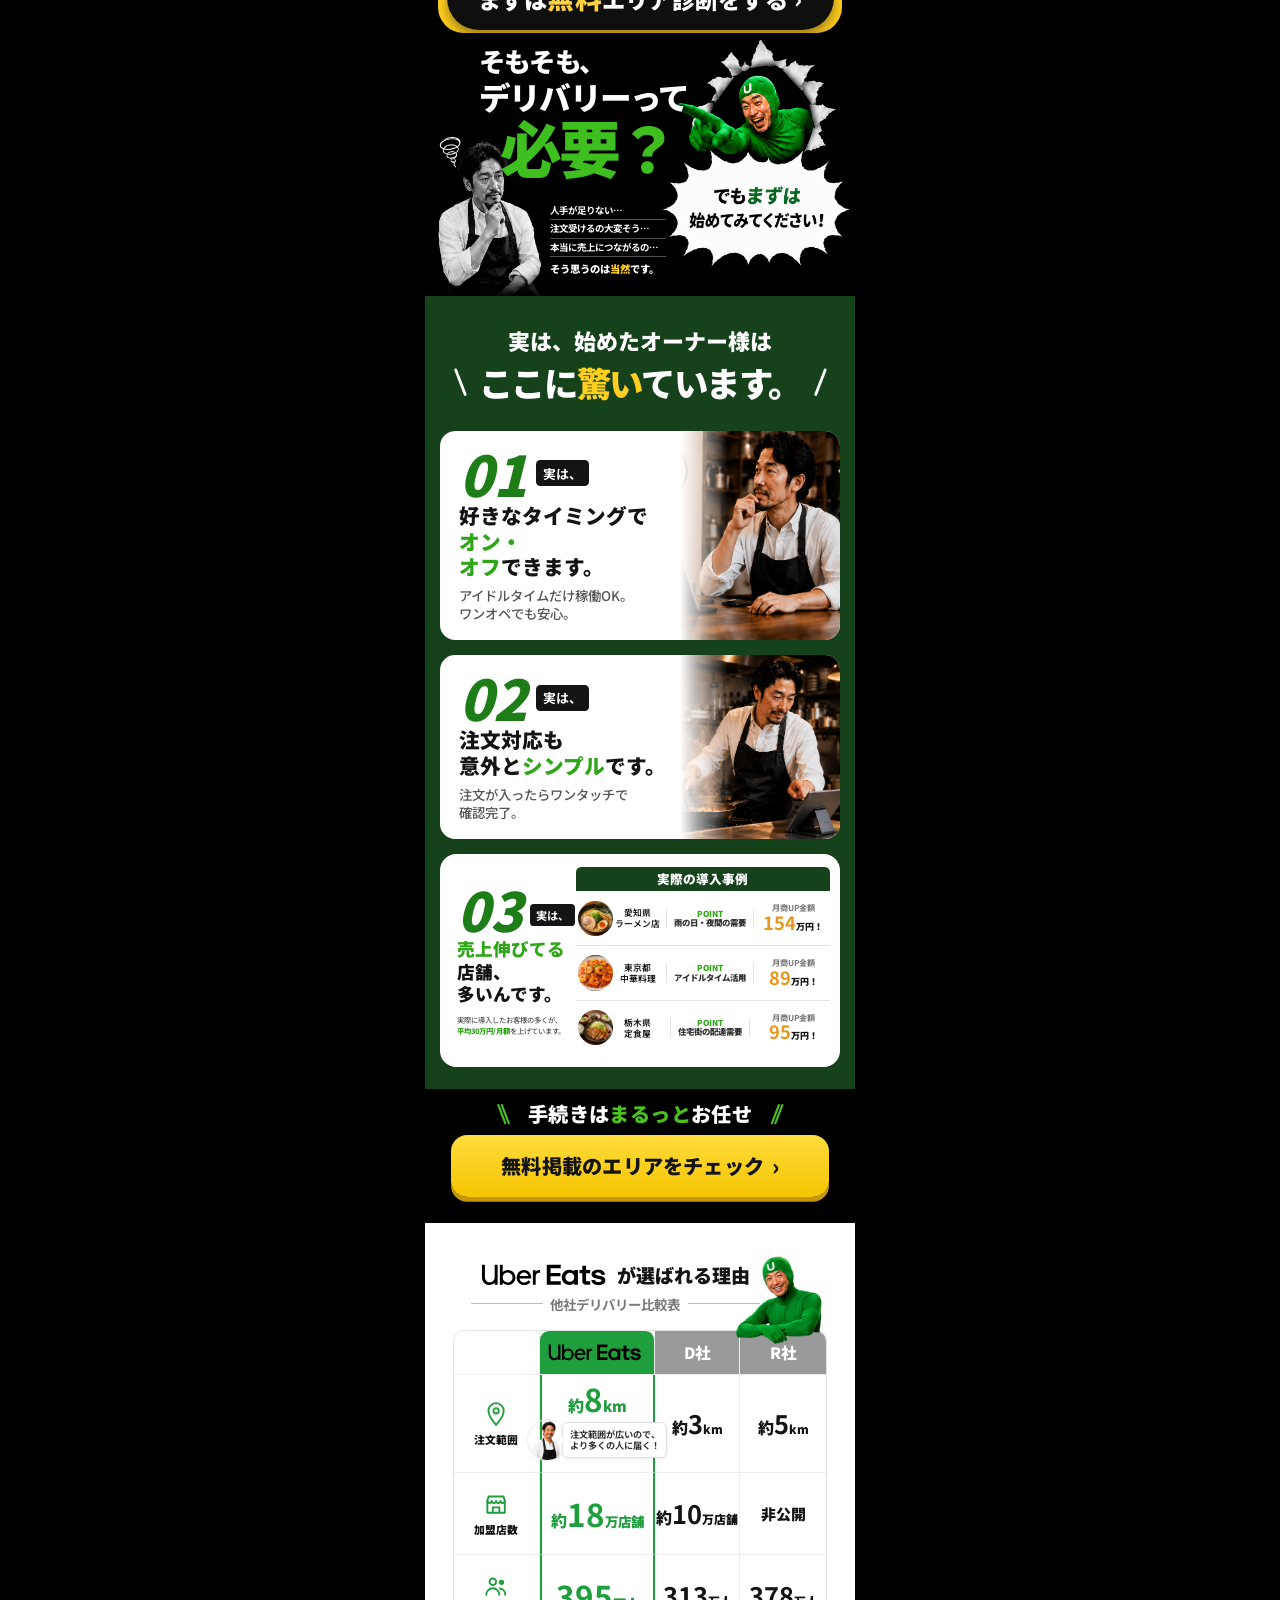
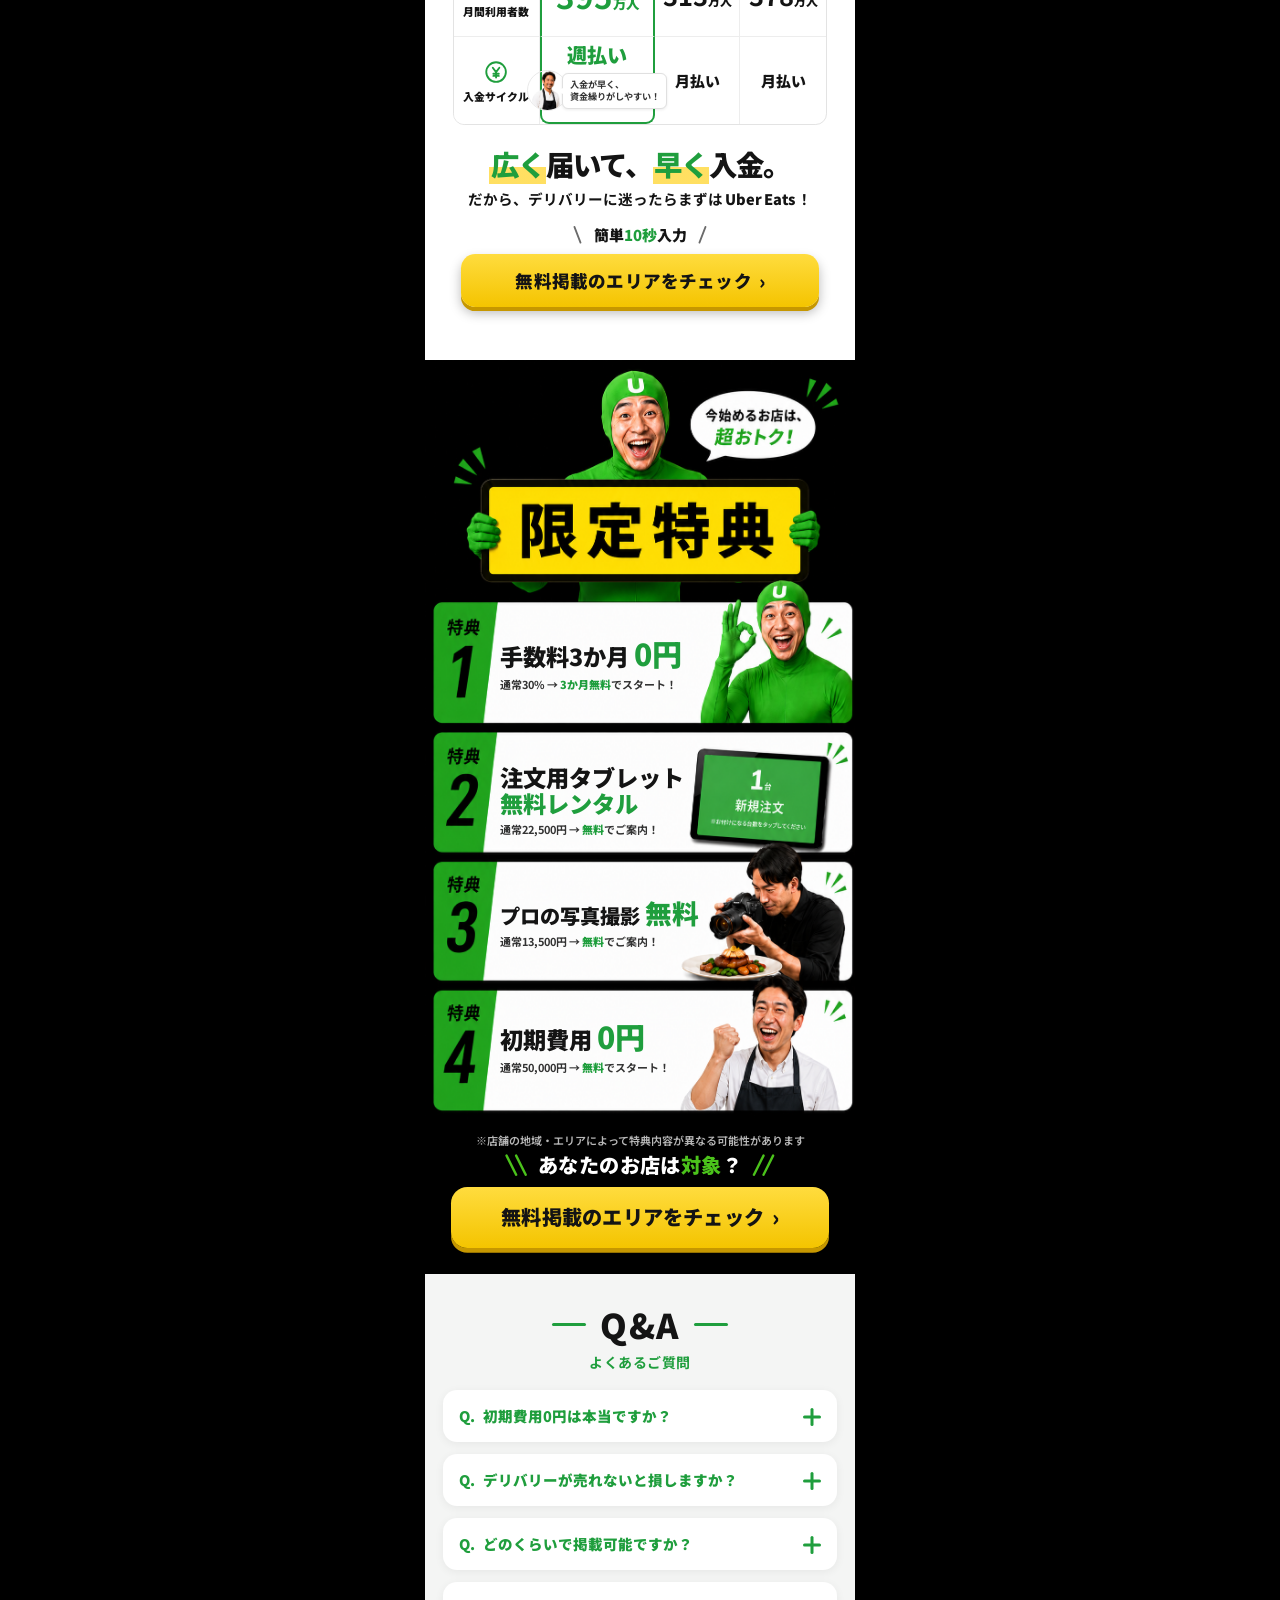
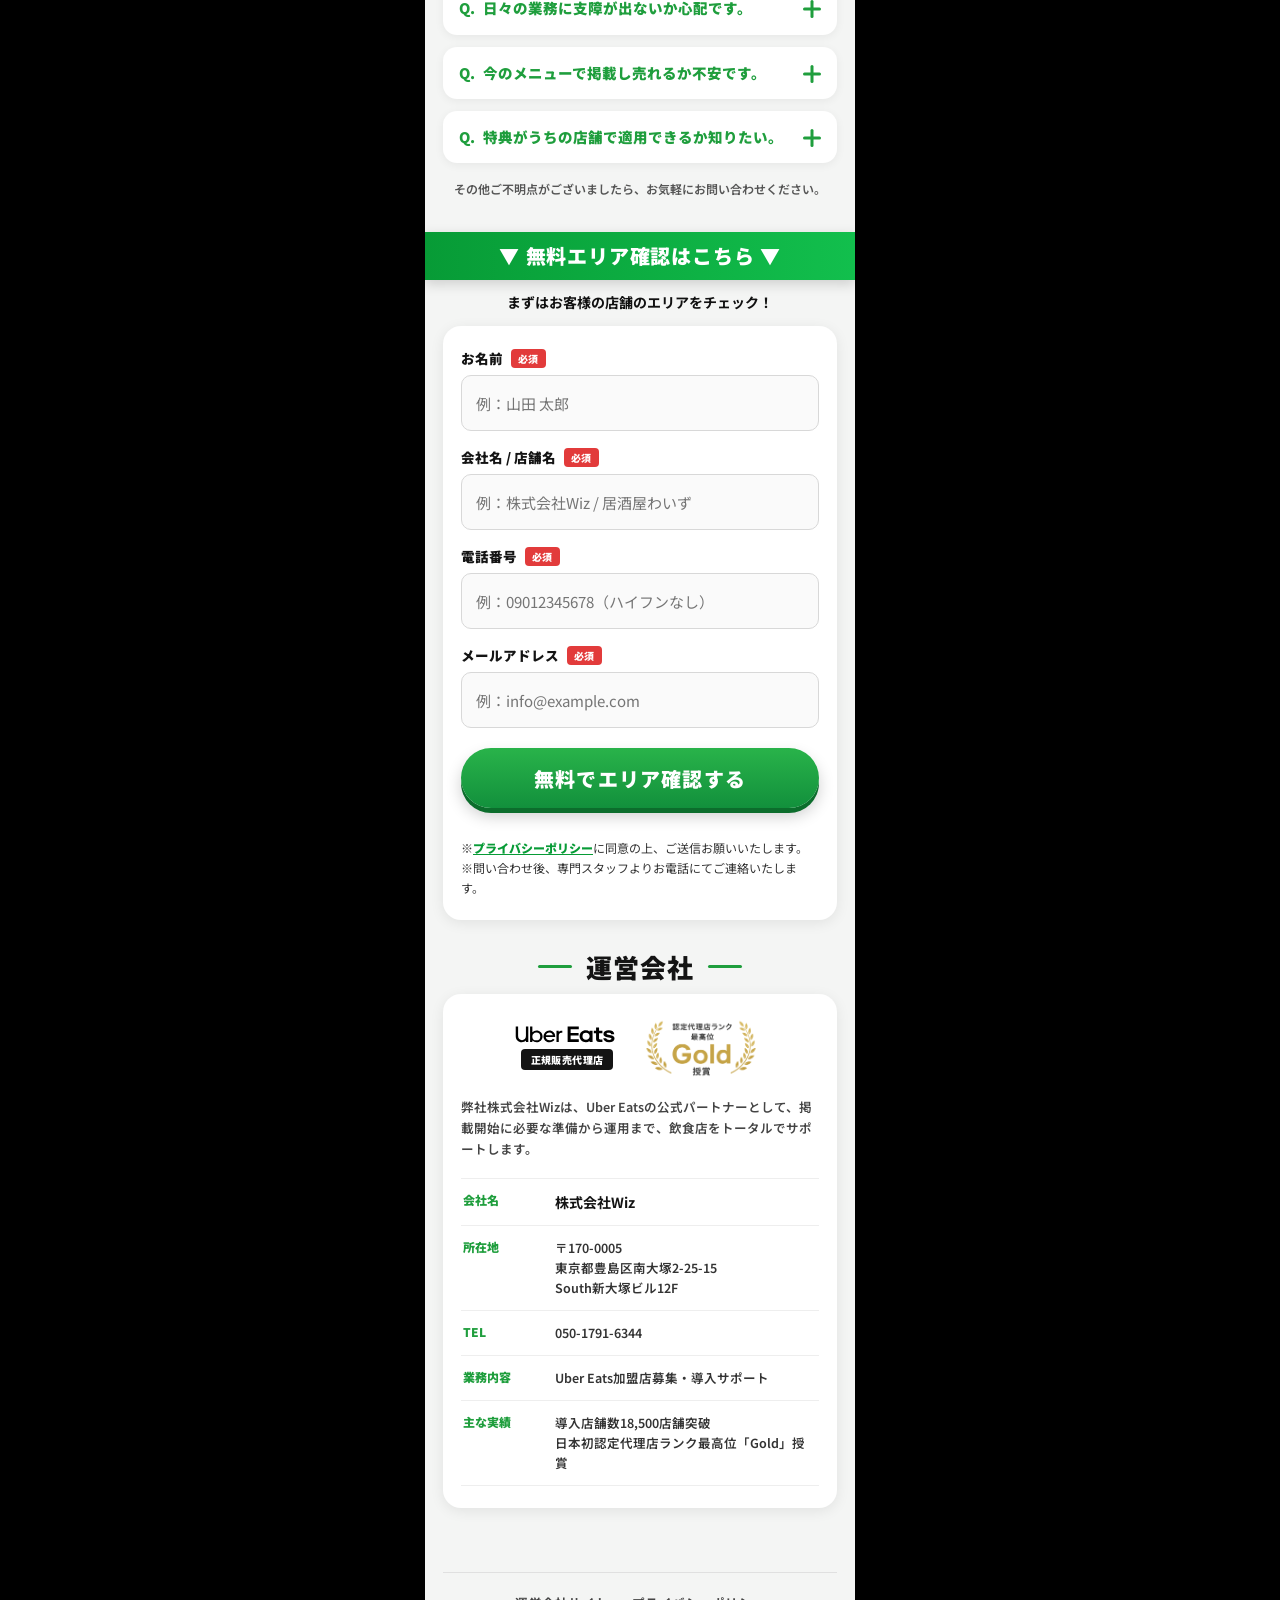
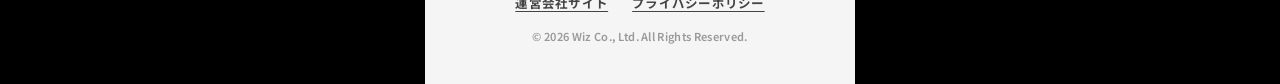
==== commit b9629026: "Update index.html" ====
--- a/index.html
+++ b/index.html
@@ -174,7 +174,7 @@
       <div class="ab-cta-card"></div>
       <div class="ab-cta-lead">
         <span class="deco" aria-hidden="true"><svg viewBox="0 0 24 24" focusable="false"><line x1="4" y1="3" x2="13" y2="21"></line><line x1="12" y1="3" x2="21" y2="21"></line></svg></span>
-        <p>簡単30秒入力</p>
+        <p>簡単10秒入力</p>
         <span class="deco" aria-hidden="true"><svg viewBox="0 0 24 24" focusable="false"><line x1="20" y1="3" x2="11" y2="21"></line><line x1="12" y1="3" x2="3" y2="21"></line></svg></span>
       </div>
 
@@ -389,7 +389,7 @@
 
     <div class="sec04-cta-lead">
       <span class="deco" aria-hidden="true"><svg viewBox="0 0 20 32"><line x1="5" y1="3" x2="15" y2="29"></line></svg></span>
-      <p>簡単<em>30秒</em>入力</p>
+      <p>簡単<em>10秒</em>入力</p>
       <span class="deco" aria-hidden="true"><svg viewBox="0 0 20 32"><line x1="15" y1="3" x2="5" y2="29"></line></svg></span>
     </div>
 
@@ -433,7 +433,7 @@
     <div class="sec05-cta">
       <div class="sec05-cta-lead">
         <span class="deco" aria-hidden="true"><svg viewBox="0 0 32 28"><line x1="5" y1="2" x2="17" y2="26"></line><line x1="17" y1="2" x2="29" y2="26"></line></svg></span>
-        <p>まずは<em>無料相談</em>から</p>
+        <p>あなたのお店は<em>対象</em>？</p>
         <span class="deco" aria-hidden="true"><svg viewBox="0 0 32 28"><line x1="27" y1="2" x2="15" y2="26"></line><line x1="15" y1="2" x2="3" y2="26"></line></svg></span>
       </div>
       <a class="sec05-cta-button" href="#form">
--- a/css/style.css
+++ b/css/style.css
@@ -482,13 +482,13 @@
   .ab-cta-button:active { transform: translateY(0.8cqw); box-shadow: 0 0.6cqw 1.4cqw rgba(0,0,0,.38); }
   .ab-cta-button .lbl {
     color: #fff;
-    font-size: 6.2cqw;
+    font-size: 5.4cqw;
     font-weight: 900;
     letter-spacing: .01em;
     white-space: nowrap;
     line-height: 1.1;
   }
-  .ab-cta-button .lbl em { font-style: normal; color: #ffd23d; font-size: 7.2cqw; }
+  .ab-cta-button .lbl em { font-style: normal; color: #ffd23d; font-size: 6.2cqw; }
   .ab-cta-button .arw { color: #fff; font-size: 5.6cqw; font-weight: 900; line-height: 1; }
 
   /* ============================================================
